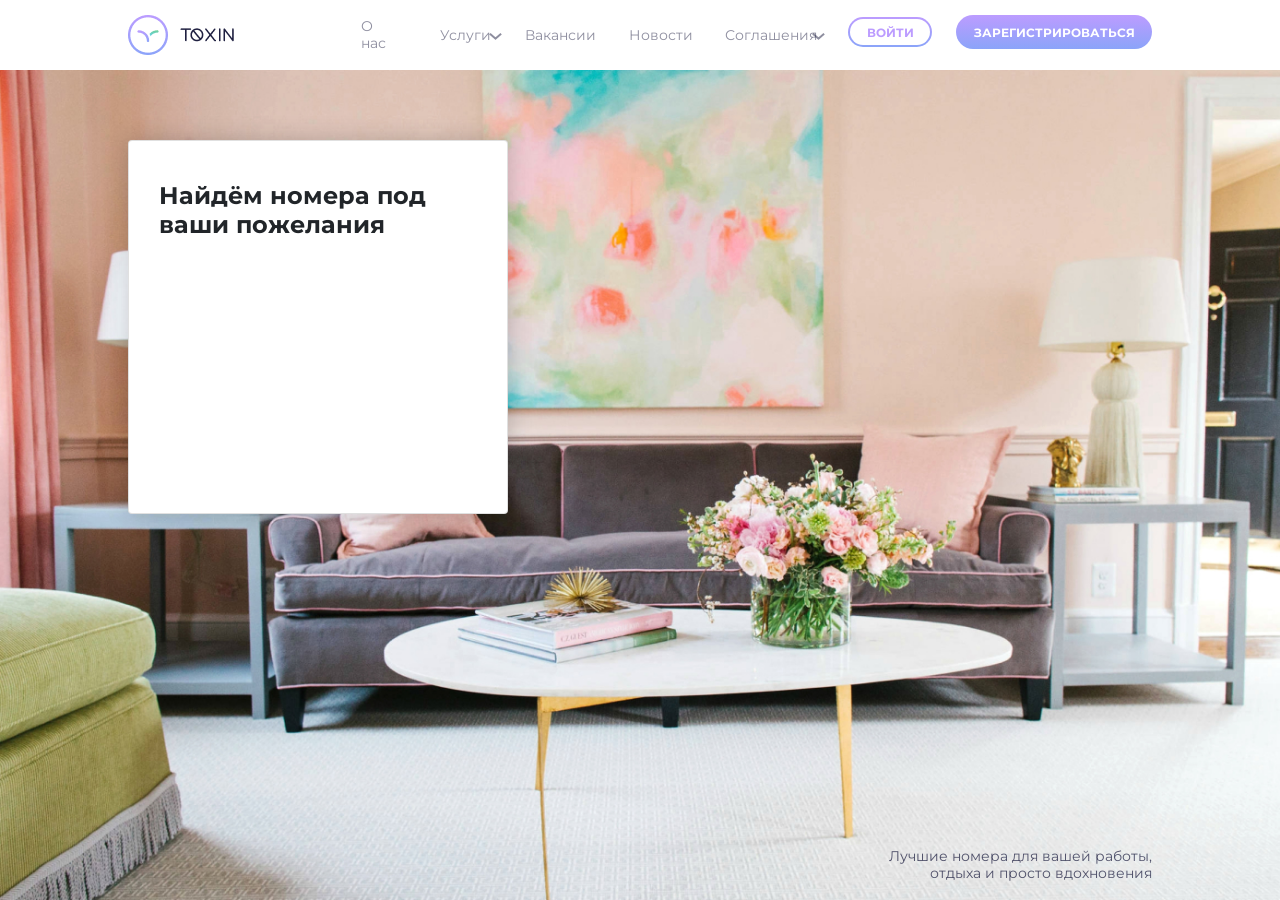
==== src/index.html @ 411ba763 "Начал новый проект, подготовил gulp,папки, начал верстать промо" ====
<!DOCTYPE html>
<html lang="ru">

<head>
    <meta charset="UTF-8">
    <meta http-equiv="X-UA-Compatible" content="IE=edge">
    <meta name="viewport" content="width=device-width, initial-scale=1.0">
    <link rel="stylesheet" href="css/style.min.css">
    <title>Toxin</title>
</head>

<body>
    <section class="header">
        <div class="container">

            <div class="header__wrap">
                <img src="icons/brand_logo_full.png" alt="logo" class="header__logo">

                <div class="nav">

                    <ul class="nav__list">
                        <li class="nav__item">
                            <a href="#" class="nav__link">О нас</a>


                        </li>
                        <li class="nav__item subnav">
                            <div class="subnav__arrow"></div>
                            <a href="#" class="nav__link">Услуги </a>

                            <ul class="subnav__list">

                                <li class="subnav__item nav__item">
                                    <a href="#" class="nav__link">Услуга</a>
                                </li>

                                <li class="subnav__item nav__item">
                                    <a href="#" class="nav__link">Услуга</a>
                                </li>

                                <li class="subnav__item nav__item">
                                    <a href="#" class="nav__link">Услуга</a>
                                </li>

                                <li class="subnav__item nav__item">
                                    <a href="#" class="nav__link">Услуга</a>
                                </li>

                            </ul>

                        </li>
                        <li class="nav__item">
                            <a href="#" class="nav__link">Вакансии</a>

                        </li>
                        <li class="nav__item">
                            <a href="#" class="nav__link">Новости</a>

                        </li>
                        <li class="nav__item subnav">
                            <div class="subnav__arrow"></div>
                            <a href="#" class="nav__link">Соглашения</a>

                            <ul class="subnav__list">

                                <li class="subnav__item nav__item">
                                    <a href="#" class="nav__link">Соглашение</a>
                                </li>

                                <li class="subnav__item nav__item">
                                    <a href="#" class="nav__link">Соглашение</a>
                                </li>

                            </ul>
                        </li>
                    </ul>
                </div>

                <div class="header__authorization">
                    <div class="header__log-off">
                        <button class="button button_nav-small mr20px">войти</button>
                        <button class="button button_nav-big">зарегистрироваться</button>

                    </div>
                    <div class="header__log-in"></div>

                </div>



            </div>

        </div>

    </section>



    </div>



    </div>
    <div class="promo">
        <div class="container">

            <form action="#" class="promo__form">
                <div class="promo__modal_title title">Найдём номера под ваши пожелания</div>

            </form>




            <p class="promo__slogan">
                Лучшие номера для вашей работы, отдыха и просто вдохновения
            </p>


        </div>
    </div>



    <script src="js/script.js"></script>
</body>

</html>
---- src/css/style.min.css ----
/*!
 * Bootstrap Reboot v4.3.1 (https://getbootstrap.com/)
 * Copyright 2011-2019 The Bootstrap Authors
 * Copyright 2011-2019 Twitter, Inc.
 * Licensed under MIT (https://github.com/twbs/bootstrap/blob/master/LICENSE)
 * Forked from Normalize.css, licensed MIT (https://github.com/necolas/normalize.css/blob/master/LICENSE.md)
 */@import url(https://fonts.googleapis.com/css2?family=Montserrat:wght@400;700&display=swap);*,::after,::before{box-sizing:border-box}html{font-family:sans-serif;line-height:1.15;-webkit-text-size-adjust:100%;-webkit-tap-highlight-color:rgba(0,0,0,0)}article,aside,figcaption,figure,footer,header,hgroup,main,nav,section{display:block}body{margin:0;font-family:-apple-system,BlinkMacSystemFont,"Segoe UI",Roboto,"Helvetica Neue",Arial,"Noto Sans",sans-serif,"Apple Color Emoji","Segoe UI Emoji","Segoe UI Symbol","Noto Color Emoji";font-size:1rem;font-weight:400;line-height:1.5;color:#212529;text-align:left;background-color:#fff}[tabindex="-1"]:focus{outline:0!important}hr{box-sizing:content-box;height:0;overflow:visible}h1,h2,h3,h4,h5,h6{margin:0}p{margin:0}abbr[data-original-title],abbr[title]{text-decoration:underline;-webkit-text-decoration:underline dotted;text-decoration:underline dotted;cursor:help;border-bottom:0;-webkit-text-decoration-skip-ink:none;text-decoration-skip-ink:none}address{margin-bottom:1rem;font-style:normal;line-height:inherit}dl,ol,ul{margin-top:0;margin-bottom:1rem}ol ol,ol ul,ul ol,ul ul{margin-bottom:0}dt{font-weight:700}dd{margin-bottom:.5rem;margin-left:0}blockquote{margin:0 0 1rem}b,strong{font-weight:bolder}small{font-size:80%}sub,sup{position:relative;font-size:75%;line-height:0;vertical-align:baseline}sub{bottom:-.25em}sup{top:-.5em}a{color:#007bff;text-decoration:none;background-color:rgba(0,0,0,0)}a:hover{color:#0056b3;text-decoration:underline}a:not([href]):not([tabindex]){color:inherit;text-decoration:none}a:not([href]):not([tabindex]):focus,a:not([href]):not([tabindex]):hover{color:inherit;text-decoration:none}a:not([href]):not([tabindex]):focus{outline:0}code,kbd,pre,samp{font-family:SFMono-Regular,Menlo,Monaco,Consolas,"Liberation Mono","Courier New",monospace;font-size:1em}pre{margin-top:0;margin-bottom:1rem;overflow:auto}figure{margin:0 0 1rem}img{vertical-align:middle;border-style:none}svg{overflow:hidden;vertical-align:middle}table{border-collapse:collapse}caption{padding-top:.75rem;padding-bottom:.75rem;color:#6c757d;text-align:left;caption-side:bottom}th{text-align:inherit}label{display:inline-block;margin-bottom:.5rem}button{border-radius:0}button:focus{outline:1px dotted;outline:5px auto -webkit-focus-ring-color}button,input,optgroup,select,textarea{margin:0;font-family:inherit;font-size:inherit;line-height:inherit}button,input{overflow:visible}button,select{text-transform:none}select{word-wrap:normal}[type=button],[type=reset],[type=submit],button{-webkit-appearance:button}[type=button]:not(:disabled),[type=reset]:not(:disabled),[type=submit]:not(:disabled),button:not(:disabled){cursor:pointer}[type=button]::-moz-focus-inner,[type=reset]::-moz-focus-inner,[type=submit]::-moz-focus-inner,button::-moz-focus-inner{padding:0;border-style:none}input[type=checkbox],input[type=radio]{box-sizing:border-box;padding:0}input[type=date],input[type=datetime-local],input[type=month],input[type=time]{-webkit-appearance:listbox}textarea{overflow:auto;resize:vertical}fieldset{min-width:0;padding:0;margin:0;border:0}legend{display:block;width:100%;max-width:100%;padding:0;margin-bottom:.5rem;font-size:1.5rem;line-height:inherit;color:inherit;white-space:normal}progress{vertical-align:baseline}[type=number]::-webkit-inner-spin-button,[type=number]::-webkit-outer-spin-button{height:auto}[type=search]{outline-offset:-2px;-webkit-appearance:none}[type=search]::-webkit-search-decoration{-webkit-appearance:none}::-webkit-file-upload-button{font:inherit;-webkit-appearance:button}output{display:inline-block}summary{display:list-item;cursor:pointer}template{display:none}[hidden]{display:none!important}*{font-family:Montserrat,sans-serif;font-size:14px;line-height:17px;margin:0;padding:0}body{max-width:1920px;min-width:320px}.mr20px{margin-right:20px}.container{position:relative;max-width:80%;height:100%;margin:0 auto}.header{z-index:9999;width:100%;height:70px}.header__logo{-o-object-fit:cover;object-fit:cover;width:auto;height:40px;justify-self:start}.header__wrap{height:100%;width:100%;display:grid;grid-template-columns:106px auto 305px;align-content:center}.header__authorization{justify-self:end}.title{font-weight:700;font-size:24px;line-height:29px}.subtitle{font-weight:700;font-size:12px;line-height:15px}.promo{position:relative;padding-top:70px;background:url(../img/promo/bg.jpg) center/cover no-repeat;height:830px}.promo__form{padding:40px 30px 30px 30px;background-color:#fff;width:380px;height:374px;border:1px solid rgba(0,0,0,.12);box-shadow:0 0 25px rgba(0,0,0,.2);border-radius:4px}.promo__slogan{color:rgba(31,32,65,.75);text-align:right;position:absolute;width:270px;bottom:18px;right:0}.nav{margin-right:40px;justify-self:end;align-content:center}.nav__list{color:rgba(31,32,65,.5);margin:0;display:flex;align-items:center;justify-content:space-between;width:446px}.nav__item{bottom:0;list-style-type:none}.nav__item:hover>.subnav__arrow{display:block}.nav a{color:inherit;text-decoration:none;color:inherit;transition:text-shadow .4s}.nav a:hover{font-weight:700;text-shadow:0 0 .9px #1f2041}.button{--border-radius:22px;border:none;background:linear-gradient(180deg,#bc9cff 0,#8ba4f9 100%);border-radius:var(--border-radius);font-weight:700;font-size:12px;line-height:15px;text-transform:uppercase;outline:0!important}.button:active{filter:saturate(200%);transform:scale(1.01)}.button_nav-small{color:#bc9cff;--border-width:2px;border:0;width:84px;height:30px;position:relative;z-index:1}.button_nav-small::before{content:"";display:block;height:calc(100% - var(--border-width)*2);width:calc(100% - var(--border-width)*2);background:#fff;position:absolute;top:var(--border-width);left:var(--border-width);border-radius:calc(var(--border-radius) - var(--border-width));z-index:-1}.button_nav-big{color:#fff;width:196px;height:34px}.subnav{z-index:2;position:relative}.subnav__arrow{cursor:pointer;color:#1f2041;position:absolute;right:0;width:16px;height:15px;transform:translateX(13px) translateY(-6px);top:50%;opacity:.5}.subnav__arrow::after,.subnav__arrow::before{top:40%;right:1px;position:absolute;content:"";display:block;height:8px;width:2px;background-color:#1f2041;transform:rotate(50deg) translateY(-50%)}.subnav__arrow::before{right:0;transform:rotate(-50deg) translateY(-50%)}.subnav__list{z-index:-1;position:absolute;opacity:1;color:rgba(31,32,65,.5);visibility:hidden;opacity:0;list-style-type:none;position:absolute;top:-200px;top:18px;left:-5px;background-color:#fff;border-radius:8px;transition:all .4s}.subnav:hover .subnav__arrow{opacity:1}.subnav:hover .subnav__list{visibility:visible;opacity:1}.subnav__item{padding:2px 20px 2px 5px}.subnav:hover>.subnav__list{display:block}
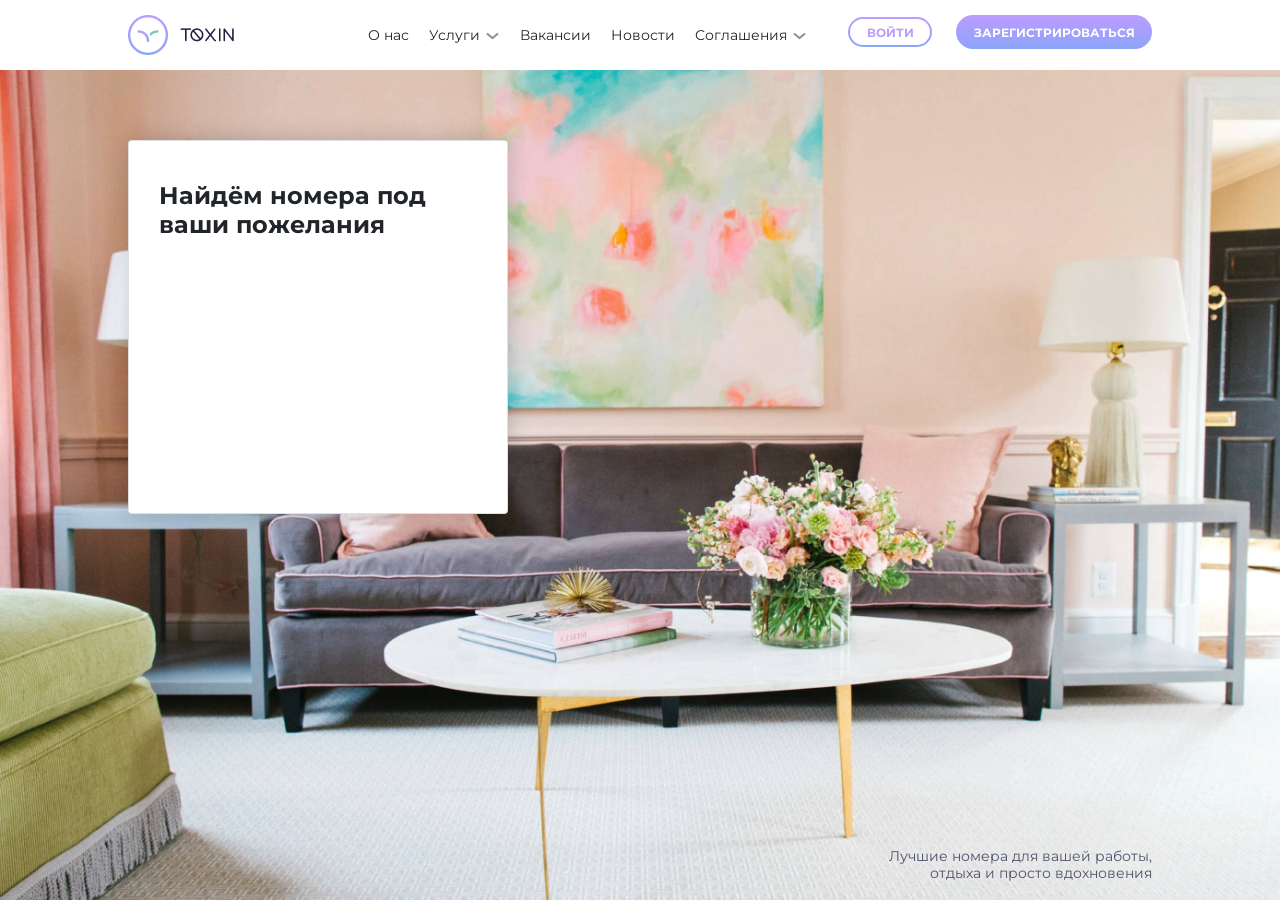
==== commit 707c72a6: "update nav menu" ====
--- a/src/index.html
+++ b/src/index.html
@@ -19,14 +19,15 @@
                 <div class="nav">
 
                     <ul class="nav__list">
+
                         <li class="nav__item">
                             <a href="#" class="nav__link">О нас</a>
 
 
                         </li>
-                        <li class="nav__item subnav">
+                        <li class="nav__item subnav mr40px">
                             <div class="subnav__arrow"></div>
-                            <a href="#" class="nav__link">Услуги </a>
+                            <a href="#" class="nav__link">Услуги</a>
 
                             <ul class="subnav__list">
 
@@ -34,7 +35,7 @@
                                     <a href="#" class="nav__link">Услуга</a>
                                 </li>
 
-                                <li class="subnav__item nav__item">
+                                <li class="subnav__item nav__item ">
                                     <a href="#" class="nav__link">Услуга</a>
                                 </li>
 
@@ -49,8 +50,8 @@
                             </ul>
 
                         </li>
-                        <li class="nav__item">
-                            <a href="#" class="nav__link">Вакансии</a>
+                        <li class="nav__item ">
+                            <a href="#" class="nav__link">Вакансии </a>
 
                         </li>
                         <li class="nav__item">
--- a/src/css/style.min.css
+++ b/src/css/style.min.css
@@ -4,4 +4,4 @@
  * Copyright 2011-2019 Twitter, Inc.
  * Licensed under MIT (https://github.com/twbs/bootstrap/blob/master/LICENSE)
  * Forked from Normalize.css, licensed MIT (https://github.com/necolas/normalize.css/blob/master/LICENSE.md)
- */@import url(https://fonts.googleapis.com/css2?family=Montserrat:wght@400;700&display=swap);*,::after,::before{box-sizing:border-box}html{font-family:sans-serif;line-height:1.15;-webkit-text-size-adjust:100%;-webkit-tap-highlight-color:rgba(0,0,0,0)}article,aside,figcaption,figure,footer,header,hgroup,main,nav,section{display:block}body{margin:0;font-family:-apple-system,BlinkMacSystemFont,"Segoe UI",Roboto,"Helvetica Neue",Arial,"Noto Sans",sans-serif,"Apple Color Emoji","Segoe UI Emoji","Segoe UI Symbol","Noto Color Emoji";font-size:1rem;font-weight:400;line-height:1.5;color:#212529;text-align:left;background-color:#fff}[tabindex="-1"]:focus{outline:0!important}hr{box-sizing:content-box;height:0;overflow:visible}h1,h2,h3,h4,h5,h6{margin:0}p{margin:0}abbr[data-original-title],abbr[title]{text-decoration:underline;-webkit-text-decoration:underline dotted;text-decoration:underline dotted;cursor:help;border-bottom:0;-webkit-text-decoration-skip-ink:none;text-decoration-skip-ink:none}address{margin-bottom:1rem;font-style:normal;line-height:inherit}dl,ol,ul{margin-top:0;margin-bottom:1rem}ol ol,ol ul,ul ol,ul ul{margin-bottom:0}dt{font-weight:700}dd{margin-bottom:.5rem;margin-left:0}blockquote{margin:0 0 1rem}b,strong{font-weight:bolder}small{font-size:80%}sub,sup{position:relative;font-size:75%;line-height:0;vertical-align:baseline}sub{bottom:-.25em}sup{top:-.5em}a{color:#007bff;text-decoration:none;background-color:rgba(0,0,0,0)}a:hover{color:#0056b3;text-decoration:underline}a:not([href]):not([tabindex]){color:inherit;text-decoration:none}a:not([href]):not([tabindex]):focus,a:not([href]):not([tabindex]):hover{color:inherit;text-decoration:none}a:not([href]):not([tabindex]):focus{outline:0}code,kbd,pre,samp{font-family:SFMono-Regular,Menlo,Monaco,Consolas,"Liberation Mono","Courier New",monospace;font-size:1em}pre{margin-top:0;margin-bottom:1rem;overflow:auto}figure{margin:0 0 1rem}img{vertical-align:middle;border-style:none}svg{overflow:hidden;vertical-align:middle}table{border-collapse:collapse}caption{padding-top:.75rem;padding-bottom:.75rem;color:#6c757d;text-align:left;caption-side:bottom}th{text-align:inherit}label{display:inline-block;margin-bottom:.5rem}button{border-radius:0}button:focus{outline:1px dotted;outline:5px auto -webkit-focus-ring-color}button,input,optgroup,select,textarea{margin:0;font-family:inherit;font-size:inherit;line-height:inherit}button,input{overflow:visible}button,select{text-transform:none}select{word-wrap:normal}[type=button],[type=reset],[type=submit],button{-webkit-appearance:button}[type=button]:not(:disabled),[type=reset]:not(:disabled),[type=submit]:not(:disabled),button:not(:disabled){cursor:pointer}[type=button]::-moz-focus-inner,[type=reset]::-moz-focus-inner,[type=submit]::-moz-focus-inner,button::-moz-focus-inner{padding:0;border-style:none}input[type=checkbox],input[type=radio]{box-sizing:border-box;padding:0}input[type=date],input[type=datetime-local],input[type=month],input[type=time]{-webkit-appearance:listbox}textarea{overflow:auto;resize:vertical}fieldset{min-width:0;padding:0;margin:0;border:0}legend{display:block;width:100%;max-width:100%;padding:0;margin-bottom:.5rem;font-size:1.5rem;line-height:inherit;color:inherit;white-space:normal}progress{vertical-align:baseline}[type=number]::-webkit-inner-spin-button,[type=number]::-webkit-outer-spin-button{height:auto}[type=search]{outline-offset:-2px;-webkit-appearance:none}[type=search]::-webkit-search-decoration{-webkit-appearance:none}::-webkit-file-upload-button{font:inherit;-webkit-appearance:button}output{display:inline-block}summary{display:list-item;cursor:pointer}template{display:none}[hidden]{display:none!important}*{font-family:Montserrat,sans-serif;font-size:14px;line-height:17px;margin:0;padding:0}body{max-width:1920px;min-width:320px}.mr20px{margin-right:20px}.container{position:relative;max-width:80%;height:100%;margin:0 auto}.header{z-index:9999;width:100%;height:70px}.header__logo{-o-object-fit:cover;object-fit:cover;width:auto;height:40px;justify-self:start}.header__wrap{height:100%;width:100%;display:grid;grid-template-columns:106px auto 305px;align-content:center}.header__authorization{justify-self:end}.title{font-weight:700;font-size:24px;line-height:29px}.subtitle{font-weight:700;font-size:12px;line-height:15px}.promo{position:relative;padding-top:70px;background:url(../img/promo/bg.jpg) center/cover no-repeat;height:830px}.promo__form{padding:40px 30px 30px 30px;background-color:#fff;width:380px;height:374px;border:1px solid rgba(0,0,0,.12);box-shadow:0 0 25px rgba(0,0,0,.2);border-radius:4px}.promo__slogan{color:rgba(31,32,65,.75);text-align:right;position:absolute;width:270px;bottom:18px;right:0}.nav{margin-right:40px;justify-self:end;align-content:center}.nav__list{color:rgba(31,32,65,.5);margin:0;display:flex;align-items:center;justify-content:space-between;width:446px}.nav__item{bottom:0;list-style-type:none}.nav__item:hover>.subnav__arrow{display:block}.nav a{color:inherit;text-decoration:none;color:inherit;transition:text-shadow .4s}.nav a:hover{font-weight:700;text-shadow:0 0 .9px #1f2041}.button{--border-radius:22px;border:none;background:linear-gradient(180deg,#bc9cff 0,#8ba4f9 100%);border-radius:var(--border-radius);font-weight:700;font-size:12px;line-height:15px;text-transform:uppercase;outline:0!important}.button:active{filter:saturate(200%);transform:scale(1.01)}.button_nav-small{color:#bc9cff;--border-width:2px;border:0;width:84px;height:30px;position:relative;z-index:1}.button_nav-small::before{content:"";display:block;height:calc(100% - var(--border-width)*2);width:calc(100% - var(--border-width)*2);background:#fff;position:absolute;top:var(--border-width);left:var(--border-width);border-radius:calc(var(--border-radius) - var(--border-width));z-index:-1}.button_nav-big{color:#fff;width:196px;height:34px}.subnav{z-index:2;position:relative}.subnav__arrow{cursor:pointer;color:#1f2041;position:absolute;right:0;width:16px;height:15px;transform:translateX(13px) translateY(-6px);top:50%;opacity:.5}.subnav__arrow::after,.subnav__arrow::before{top:40%;right:1px;position:absolute;content:"";display:block;height:8px;width:2px;background-color:#1f2041;transform:rotate(50deg) translateY(-50%)}.subnav__arrow::before{right:0;transform:rotate(-50deg) translateY(-50%)}.subnav__list{z-index:-1;position:absolute;opacity:1;color:rgba(31,32,65,.5);visibility:hidden;opacity:0;list-style-type:none;position:absolute;top:-200px;top:18px;left:-5px;background-color:#fff;border-radius:8px;transition:all .4s}.subnav:hover .subnav__arrow{opacity:1}.subnav:hover .subnav__list{visibility:visible;opacity:1}.subnav__item{padding:2px 20px 2px 5px}.subnav:hover>.subnav__list{display:block}+ */@import url(https://fonts.googleapis.com/css2?family=Montserrat:wght@400;700&display=swap);*,::after,::before{box-sizing:border-box}html{font-family:sans-serif;line-height:1.15;-webkit-text-size-adjust:100%;-webkit-tap-highlight-color:rgba(0,0,0,0)}article,aside,figcaption,figure,footer,header,hgroup,main,nav,section{display:block}body{margin:0;font-family:-apple-system,BlinkMacSystemFont,"Segoe UI",Roboto,"Helvetica Neue",Arial,"Noto Sans",sans-serif,"Apple Color Emoji","Segoe UI Emoji","Segoe UI Symbol","Noto Color Emoji";font-size:1rem;font-weight:400;line-height:1.5;color:#212529;text-align:left;background-color:#fff}[tabindex="-1"]:focus{outline:0!important}hr{box-sizing:content-box;height:0;overflow:visible}h1,h2,h3,h4,h5,h6{margin:0}p{margin:0}abbr[data-original-title],abbr[title]{text-decoration:underline;-webkit-text-decoration:underline dotted;text-decoration:underline dotted;cursor:help;border-bottom:0;-webkit-text-decoration-skip-ink:none;text-decoration-skip-ink:none}address{margin-bottom:1rem;font-style:normal;line-height:inherit}dl,ol,ul{margin-top:0;margin-bottom:1rem}ol ol,ol ul,ul ol,ul ul{margin-bottom:0}dt{font-weight:700}dd{margin-bottom:.5rem;margin-left:0}blockquote{margin:0 0 1rem}b,strong{font-weight:bolder}small{font-size:80%}sub,sup{position:relative;font-size:75%;line-height:0;vertical-align:baseline}sub{bottom:-.25em}sup{top:-.5em}a{color:#007bff;text-decoration:none;background-color:rgba(0,0,0,0)}a:hover{color:#0056b3;text-decoration:underline}a:not([href]):not([tabindex]){color:inherit;text-decoration:none}a:not([href]):not([tabindex]):focus,a:not([href]):not([tabindex]):hover{color:inherit;text-decoration:none}a:not([href]):not([tabindex]):focus{outline:0}code,kbd,pre,samp{font-family:SFMono-Regular,Menlo,Monaco,Consolas,"Liberation Mono","Courier New",monospace;font-size:1em}pre{margin-top:0;margin-bottom:1rem;overflow:auto}figure{margin:0 0 1rem}img{vertical-align:middle;border-style:none}svg{overflow:hidden;vertical-align:middle}table{border-collapse:collapse}caption{padding-top:.75rem;padding-bottom:.75rem;color:#6c757d;text-align:left;caption-side:bottom}th{text-align:inherit}label{display:inline-block;margin-bottom:.5rem}button{border-radius:0}button:focus{outline:1px dotted;outline:5px auto -webkit-focus-ring-color}button,input,optgroup,select,textarea{margin:0;font-family:inherit;font-size:inherit;line-height:inherit}button,input{overflow:visible}button,select{text-transform:none}select{word-wrap:normal}[type=button],[type=reset],[type=submit],button{-webkit-appearance:button}[type=button]:not(:disabled),[type=reset]:not(:disabled),[type=submit]:not(:disabled),button:not(:disabled){cursor:pointer}[type=button]::-moz-focus-inner,[type=reset]::-moz-focus-inner,[type=submit]::-moz-focus-inner,button::-moz-focus-inner{padding:0;border-style:none}input[type=checkbox],input[type=radio]{box-sizing:border-box;padding:0}input[type=date],input[type=datetime-local],input[type=month],input[type=time]{-webkit-appearance:listbox}textarea{overflow:auto;resize:vertical}fieldset{min-width:0;padding:0;margin:0;border:0}legend{display:block;width:100%;max-width:100%;padding:0;margin-bottom:.5rem;font-size:1.5rem;line-height:inherit;color:inherit;white-space:normal}progress{vertical-align:baseline}[type=number]::-webkit-inner-spin-button,[type=number]::-webkit-outer-spin-button{height:auto}[type=search]{outline-offset:-2px;-webkit-appearance:none}[type=search]::-webkit-search-decoration{-webkit-appearance:none}::-webkit-file-upload-button{font:inherit;-webkit-appearance:button}output{display:inline-block}summary{display:list-item;cursor:pointer}template{display:none}[hidden]{display:none!important}*{font-family:Montserrat,sans-serif;font-size:14px;line-height:17px;margin:0;padding:0}body{max-width:1920px;min-width:320px}.mr20px{margin-right:20px}.mr40px{margin-right:40px}.container{position:relative;max-width:80%;height:100%;margin:0 auto}.header{z-index:9999;width:100%;height:70px}.header__logo{-o-object-fit:cover;object-fit:cover;width:auto;height:40px;justify-self:start}.header__wrap{height:100%;width:100%;display:grid;grid-template-columns:106px auto 305px;align-content:center}.header__authorization{justify-self:end}.title{font-weight:700;font-size:24px;line-height:29px}.subtitle{font-weight:700;font-size:12px;line-height:15px}.promo{position:relative;padding-top:70px;background:url(../img/promo/bg.jpg) center/cover no-repeat;height:830px}.promo__form{padding:40px 30px 30px 30px;background-color:#fff;width:380px;height:374px;border:1px solid rgba(0,0,0,.12);box-shadow:0 0 25px rgba(0,0,0,.2);border-radius:4px}.promo__slogan{color:rgba(31,32,65,.75);text-align:right;position:absolute;width:270px;bottom:18px;right:0}.button{--border-radius:22px;border:none;background:linear-gradient(180deg,#bc9cff 0,#8ba4f9 100%);border-radius:var(--border-radius);font-weight:700;font-size:12px;line-height:15px;text-transform:uppercase;outline:0!important}.button:active{filter:saturate(200%);transform:scale(1.01)}.button_nav-small{color:#bc9cff;--border-width:2px;border:0;width:84px;height:30px;position:relative;z-index:1}.button_nav-small::before{content:"";display:block;height:calc(100% - var(--border-width)*2);width:calc(100% - var(--border-width)*2);background:#fff;position:absolute;top:var(--border-width);left:var(--border-width);border-radius:calc(var(--border-radius) - var(--border-width));z-index:-1}.button_nav-big{color:#fff;width:196px;height:34px}.nav{justify-self:end;margin-right:40px;display:flex;align-items:center}.nav a{color:inherit;text-decoration:none;color:inherit;transition:text-shadow .4s}.nav a:hover{-webkit-text-stroke:1px #1f2041;text-shadow:0 0 .9px #1f2041}.nav__list{margin:0;display:flex}.nav__item{margin-right:20px;display:block;list-style-type:none}.nav__item:nth-child(2){margin-right:40px}.subnav{z-index:2;position:relative}.subnav:hover .subnav__arrow{opacity:1}.subnav:hover .subnav__list{visibility:visible;opacity:1}.subnav__arrow{position:relative;opacity:.5;transition:all .9s}.subnav__arrow::after,.subnav__arrow::before{position:absolute;right:-16px;top:5px;content:"";display:block;height:8px;width:2px;background-color:#1f2041;transform:rotate(50deg)}.subnav__arrow::before{right:-11px;transform:rotate(-50deg)}.subnav__list{z-index:-1;background:#fff;border-radius:12px;position:absolute;top:13px;left:-5px;padding-top:4px;padding-left:1px;opacity:0;visibility:hidden;transition:all .5s}.subnav__item{padding:3px 3px}.subnav__item:nth-child(2){margin:0}
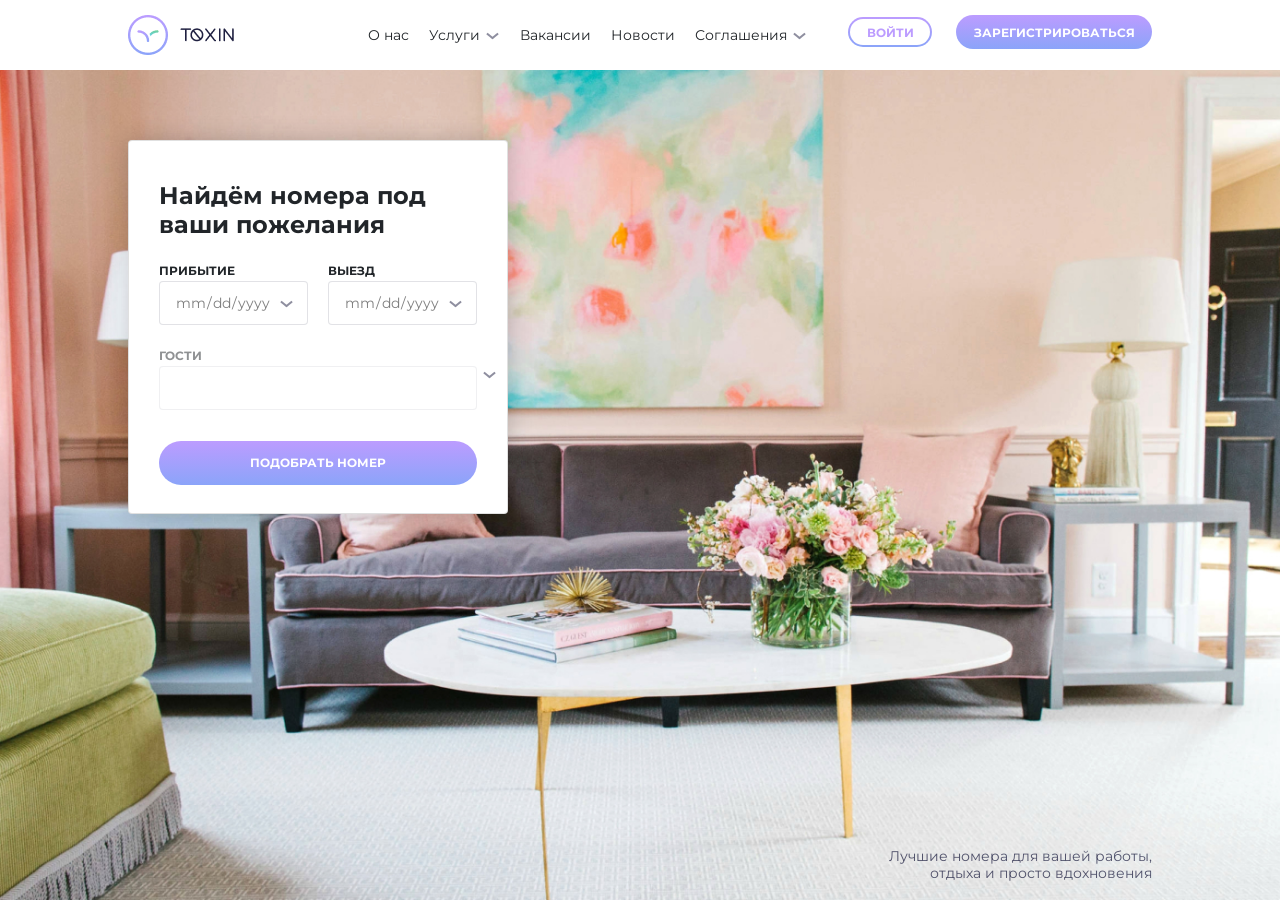
==== commit f6dfad02: "начал делать окно форму с выбором дат" ====
--- a/src/index.html
+++ b/src/index.html
@@ -12,18 +12,12 @@
 <body>
     <section class="header">
         <div class="container">
-
             <div class="header__wrap">
                 <img src="icons/brand_logo_full.png" alt="logo" class="header__logo">
-
                 <div class="nav">
-
                     <ul class="nav__list">
-
                         <li class="nav__item">
                             <a href="#" class="nav__link">О нас</a>
-
-
                         </li>
                         <li class="nav__item subnav mr40px">
                             <div class="subnav__arrow"></div>
@@ -76,50 +70,55 @@
                         </li>
                     </ul>
                 </div>
-
                 <div class="header__authorization">
                     <div class="header__log-off">
                         <button class="button button_nav-small mr20px">войти</button>
                         <button class="button button_nav-big">зарегистрироваться</button>
+                    </div>
+                    <div class="header__log-in">
 
                     </div>
-                    <div class="header__log-in"></div>
+                </div>
+            </div>
+        </div>
+    </section>
 
+    <section class="promo">
+        <div class="container">
+
+            <form action="#" class="form__promo form ">
+                <h1 class="form_title title">Найдём номера под ваши пожелания</h1>
+                <div class="form__wrap">
+
+                    <div class="form__input_wrap">
+                        <input type="date" name="date-in" id="form_date-in">
+                        <label class="subtitle" for="form_date-in">прибытие</label>
+                    </div>
+                    <div class="form__input_wrap">
+                        <input type="date" name="date-out" id="form_date-out">
+                        <label class="subtitle" for="form_date-out">выезд</label>
+                    </div>
+                    <div class="form__guest">
+                        <div class="form__input_wrap">
+                            <input type="text" name="guest" id="form_guest">
+                            <label class="subtitle" for="form_guest">гости</label>
+                        </div>
+                    </div>
+
+                    <button class="button button_form form__btn">подобрать номер</button>
                 </div>
 
 
 
-            </div>
-
-        </div>
-
-    </section>
-
-
-
-    </div>
-
-
-
-    </div>
-    <div class="promo">
-        <div class="container">
-
-            <form action="#" class="promo__form">
-                <div class="promo__modal_title title">Найдём номера под ваши пожелания</div>
 
             </form>
 
 
 
 
-            <p class="promo__slogan">
-                Лучшие номера для вашей работы, отдыха и просто вдохновения
-            </p>
-
-
+            <p class="promo__slogan"> Лучшие номера для вашей работы, отдыха и просто вдохновения </p>
         </div>
-    </div>
+    </section>
 
 
 
--- a/src/css/style.min.css
+++ b/src/css/style.min.css
@@ -4,4 +4,4 @@
  * Copyright 2011-2019 Twitter, Inc.
  * Licensed under MIT (https://github.com/twbs/bootstrap/blob/master/LICENSE)
  * Forked from Normalize.css, licensed MIT (https://github.com/necolas/normalize.css/blob/master/LICENSE.md)
- */@import url(https://fonts.googleapis.com/css2?family=Montserrat:wght@400;700&display=swap);*,::after,::before{box-sizing:border-box}html{font-family:sans-serif;line-height:1.15;-webkit-text-size-adjust:100%;-webkit-tap-highlight-color:rgba(0,0,0,0)}article,aside,figcaption,figure,footer,header,hgroup,main,nav,section{display:block}body{margin:0;font-family:-apple-system,BlinkMacSystemFont,"Segoe UI",Roboto,"Helvetica Neue",Arial,"Noto Sans",sans-serif,"Apple Color Emoji","Segoe UI Emoji","Segoe UI Symbol","Noto Color Emoji";font-size:1rem;font-weight:400;line-height:1.5;color:#212529;text-align:left;background-color:#fff}[tabindex="-1"]:focus{outline:0!important}hr{box-sizing:content-box;height:0;overflow:visible}h1,h2,h3,h4,h5,h6{margin:0}p{margin:0}abbr[data-original-title],abbr[title]{text-decoration:underline;-webkit-text-decoration:underline dotted;text-decoration:underline dotted;cursor:help;border-bottom:0;-webkit-text-decoration-skip-ink:none;text-decoration-skip-ink:none}address{margin-bottom:1rem;font-style:normal;line-height:inherit}dl,ol,ul{margin-top:0;margin-bottom:1rem}ol ol,ol ul,ul ol,ul ul{margin-bottom:0}dt{font-weight:700}dd{margin-bottom:.5rem;margin-left:0}blockquote{margin:0 0 1rem}b,strong{font-weight:bolder}small{font-size:80%}sub,sup{position:relative;font-size:75%;line-height:0;vertical-align:baseline}sub{bottom:-.25em}sup{top:-.5em}a{color:#007bff;text-decoration:none;background-color:rgba(0,0,0,0)}a:hover{color:#0056b3;text-decoration:underline}a:not([href]):not([tabindex]){color:inherit;text-decoration:none}a:not([href]):not([tabindex]):focus,a:not([href]):not([tabindex]):hover{color:inherit;text-decoration:none}a:not([href]):not([tabindex]):focus{outline:0}code,kbd,pre,samp{font-family:SFMono-Regular,Menlo,Monaco,Consolas,"Liberation Mono","Courier New",monospace;font-size:1em}pre{margin-top:0;margin-bottom:1rem;overflow:auto}figure{margin:0 0 1rem}img{vertical-align:middle;border-style:none}svg{overflow:hidden;vertical-align:middle}table{border-collapse:collapse}caption{padding-top:.75rem;padding-bottom:.75rem;color:#6c757d;text-align:left;caption-side:bottom}th{text-align:inherit}label{display:inline-block;margin-bottom:.5rem}button{border-radius:0}button:focus{outline:1px dotted;outline:5px auto -webkit-focus-ring-color}button,input,optgroup,select,textarea{margin:0;font-family:inherit;font-size:inherit;line-height:inherit}button,input{overflow:visible}button,select{text-transform:none}select{word-wrap:normal}[type=button],[type=reset],[type=submit],button{-webkit-appearance:button}[type=button]:not(:disabled),[type=reset]:not(:disabled),[type=submit]:not(:disabled),button:not(:disabled){cursor:pointer}[type=button]::-moz-focus-inner,[type=reset]::-moz-focus-inner,[type=submit]::-moz-focus-inner,button::-moz-focus-inner{padding:0;border-style:none}input[type=checkbox],input[type=radio]{box-sizing:border-box;padding:0}input[type=date],input[type=datetime-local],input[type=month],input[type=time]{-webkit-appearance:listbox}textarea{overflow:auto;resize:vertical}fieldset{min-width:0;padding:0;margin:0;border:0}legend{display:block;width:100%;max-width:100%;padding:0;margin-bottom:.5rem;font-size:1.5rem;line-height:inherit;color:inherit;white-space:normal}progress{vertical-align:baseline}[type=number]::-webkit-inner-spin-button,[type=number]::-webkit-outer-spin-button{height:auto}[type=search]{outline-offset:-2px;-webkit-appearance:none}[type=search]::-webkit-search-decoration{-webkit-appearance:none}::-webkit-file-upload-button{font:inherit;-webkit-appearance:button}output{display:inline-block}summary{display:list-item;cursor:pointer}template{display:none}[hidden]{display:none!important}*{font-family:Montserrat,sans-serif;font-size:14px;line-height:17px;margin:0;padding:0}body{max-width:1920px;min-width:320px}.mr20px{margin-right:20px}.mr40px{margin-right:40px}.container{position:relative;max-width:80%;height:100%;margin:0 auto}.header{z-index:9999;width:100%;height:70px}.header__logo{-o-object-fit:cover;object-fit:cover;width:auto;height:40px;justify-self:start}.header__wrap{height:100%;width:100%;display:grid;grid-template-columns:106px auto 305px;align-content:center}.header__authorization{justify-self:end}.title{font-weight:700;font-size:24px;line-height:29px}.subtitle{font-weight:700;font-size:12px;line-height:15px}.promo{position:relative;padding-top:70px;background:url(../img/promo/bg.jpg) center/cover no-repeat;height:830px}.promo__form{padding:40px 30px 30px 30px;background-color:#fff;width:380px;height:374px;border:1px solid rgba(0,0,0,.12);box-shadow:0 0 25px rgba(0,0,0,.2);border-radius:4px}.promo__slogan{color:rgba(31,32,65,.75);text-align:right;position:absolute;width:270px;bottom:18px;right:0}.button{--border-radius:22px;border:none;background:linear-gradient(180deg,#bc9cff 0,#8ba4f9 100%);border-radius:var(--border-radius);font-weight:700;font-size:12px;line-height:15px;text-transform:uppercase;outline:0!important}.button:active{filter:saturate(200%);transform:scale(1.01)}.button_nav-small{color:#bc9cff;--border-width:2px;border:0;width:84px;height:30px;position:relative;z-index:1}.button_nav-small::before{content:"";display:block;height:calc(100% - var(--border-width)*2);width:calc(100% - var(--border-width)*2);background:#fff;position:absolute;top:var(--border-width);left:var(--border-width);border-radius:calc(var(--border-radius) - var(--border-width));z-index:-1}.button_nav-big{color:#fff;width:196px;height:34px}.nav{justify-self:end;margin-right:40px;display:flex;align-items:center}.nav a{color:inherit;text-decoration:none;color:inherit;transition:text-shadow .4s}.nav a:hover{-webkit-text-stroke:1px #1f2041;text-shadow:0 0 .9px #1f2041}.nav__list{margin:0;display:flex}.nav__item{margin-right:20px;display:block;list-style-type:none}.nav__item:nth-child(2){margin-right:40px}.subnav{z-index:2;position:relative}.subnav:hover .subnav__arrow{opacity:1}.subnav:hover .subnav__list{visibility:visible;opacity:1}.subnav__arrow{position:relative;opacity:.5;transition:all .9s}.subnav__arrow::after,.subnav__arrow::before{position:absolute;right:-16px;top:5px;content:"";display:block;height:8px;width:2px;background-color:#1f2041;transform:rotate(50deg)}.subnav__arrow::before{right:-11px;transform:rotate(-50deg)}.subnav__list{z-index:-1;background:#fff;border-radius:12px;position:absolute;top:13px;left:-5px;padding-top:4px;padding-left:1px;opacity:0;visibility:hidden;transition:all .5s}.subnav__item{padding:3px 3px}.subnav__item:nth-child(2){margin:0}+ */@import url(https://fonts.googleapis.com/css2?family=Montserrat:wght@400;700&display=swap);*,::after,::before{box-sizing:border-box}html{font-family:sans-serif;line-height:1.15;-webkit-text-size-adjust:100%;-webkit-tap-highlight-color:rgba(0,0,0,0)}article,aside,figcaption,figure,footer,header,hgroup,main,nav,section{display:block}body{margin:0;font-family:-apple-system,BlinkMacSystemFont,"Segoe UI",Roboto,"Helvetica Neue",Arial,"Noto Sans",sans-serif,"Apple Color Emoji","Segoe UI Emoji","Segoe UI Symbol","Noto Color Emoji";font-size:1rem;font-weight:400;line-height:1.5;color:#212529;text-align:left;background-color:#fff}[tabindex="-1"]:focus{outline:0!important}hr{box-sizing:content-box;height:0;overflow:visible}h1,h2,h3,h4,h5,h6{margin:0}p{margin:0}abbr[data-original-title],abbr[title]{text-decoration:underline;-webkit-text-decoration:underline dotted;text-decoration:underline dotted;cursor:help;border-bottom:0;-webkit-text-decoration-skip-ink:none;text-decoration-skip-ink:none}address{margin-bottom:1rem;font-style:normal;line-height:inherit}dl,ol,ul{margin-top:0;margin-bottom:1rem}ol ol,ol ul,ul ol,ul ul{margin-bottom:0}dt{font-weight:700}dd{margin-bottom:.5rem;margin-left:0}blockquote{margin:0 0 1rem}b,strong{font-weight:bolder}small{font-size:80%}sub,sup{position:relative;font-size:75%;line-height:0;vertical-align:baseline}sub{bottom:-.25em}sup{top:-.5em}a{color:#007bff;text-decoration:none;background-color:rgba(0,0,0,0)}a:hover{color:#0056b3;text-decoration:underline}a:not([href]):not([tabindex]){color:inherit;text-decoration:none}a:not([href]):not([tabindex]):focus,a:not([href]):not([tabindex]):hover{color:inherit;text-decoration:none}a:not([href]):not([tabindex]):focus{outline:0}code,kbd,pre,samp{font-family:SFMono-Regular,Menlo,Monaco,Consolas,"Liberation Mono","Courier New",monospace;font-size:1em}pre{margin-top:0;margin-bottom:1rem;overflow:auto}figure{margin:0 0 1rem}img{vertical-align:middle;border-style:none}svg{overflow:hidden;vertical-align:middle}table{border-collapse:collapse}caption{padding-top:.75rem;padding-bottom:.75rem;color:#6c757d;text-align:left;caption-side:bottom}th{text-align:inherit}label{display:inline-block;margin-bottom:.5rem}button{border-radius:0}button:focus{outline:1px dotted;outline:5px auto -webkit-focus-ring-color}button,input,optgroup,select,textarea{margin:0;font-family:inherit;font-size:inherit;line-height:inherit}button,input{overflow:visible}button,select{text-transform:none}select{word-wrap:normal}[type=button],[type=reset],[type=submit],button{-webkit-appearance:button}[type=button]:not(:disabled),[type=reset]:not(:disabled),[type=submit]:not(:disabled),button:not(:disabled){cursor:pointer}[type=button]::-moz-focus-inner,[type=reset]::-moz-focus-inner,[type=submit]::-moz-focus-inner,button::-moz-focus-inner{padding:0;border-style:none}input[type=checkbox],input[type=radio]{box-sizing:border-box;padding:0}input[type=date],input[type=datetime-local],input[type=month],input[type=time]{-webkit-appearance:listbox}textarea{overflow:auto;resize:vertical}fieldset{min-width:0;padding:0;margin:0;border:0}legend{display:block;width:100%;max-width:100%;padding:0;margin-bottom:.5rem;font-size:1.5rem;line-height:inherit;color:inherit;white-space:normal}progress{vertical-align:baseline}[type=number]::-webkit-inner-spin-button,[type=number]::-webkit-outer-spin-button{height:auto}[type=search]{outline-offset:-2px;-webkit-appearance:none}[type=search]::-webkit-search-decoration{-webkit-appearance:none}::-webkit-file-upload-button{font:inherit;-webkit-appearance:button}output{display:inline-block}summary{display:list-item;cursor:pointer}template{display:none}[hidden]{display:none!important}*{font-family:Montserrat,sans-serif;font-size:14px;line-height:17px;margin:0;padding:0}body{max-width:1920px;min-width:320px}.mr20px{margin-right:20px}.mt42px{margin-top:42px}.mr40px{margin-right:40px}.container{position:relative;max-width:80%;height:100%;margin:0 auto}.header{z-index:9999;width:100%;height:70px}.header__logo{-o-object-fit:cover;object-fit:cover;width:auto;height:40px;justify-self:start}.header__wrap{height:100%;width:100%;display:grid;grid-template-columns:106px auto 305px;align-content:center}.header__authorization{justify-self:end}.title{font-weight:700;font-size:24px;line-height:29px}.subtitle{text-transform:uppercase;font-weight:700;font-size:12px;line-height:15px}.promo{position:relative;padding-top:70px;background:url(../img/promo/bg.jpg) center/cover no-repeat;height:830px}.promo__slogan{color:rgba(31,32,65,.75);text-align:right;position:absolute;width:270px;bottom:18px;right:0}.button{--border-radius:22px;border:none;background:linear-gradient(180deg,#bc9cff 0,#8ba4f9 100%);border-radius:var(--border-radius);font-weight:700;font-size:12px;line-height:15px;text-transform:uppercase;outline:0!important}.button:active{filter:saturate(200%);transform:scale(1.01)}.button_nav-small{color:#bc9cff;--border-width:2px;border:0;width:84px;height:30px;position:relative;z-index:1}.button_nav-small::before{content:"";display:block;height:calc(100% - var(--border-width)*2);width:calc(100% - var(--border-width)*2);background:#fff;position:absolute;top:var(--border-width);left:var(--border-width);border-radius:calc(var(--border-radius) - var(--border-width));z-index:-1}.button_nav-big{color:#fff;width:196px;height:34px}.button_form{color:#fff;height:44px}.nav{justify-self:end;margin-right:40px;display:flex;align-items:center}.nav a{color:inherit;text-decoration:none;color:inherit;transition:text-shadow .4s}.nav a:hover{-webkit-text-stroke:1px #1f2041;text-shadow:0 0 .9px #1f2041}.nav__list{margin:0;display:flex}.nav__item{margin-right:20px;display:block;list-style-type:none}.nav__item:nth-child(2){margin-right:40px}.subnav{z-index:2;position:relative}.subnav:hover .subnav__arrow{opacity:1}.subnav:hover .subnav__list{visibility:visible;opacity:1}.subnav__arrow{position:relative;opacity:.5;transition:all .5s}.subnav__arrow::after,.subnav__arrow::before{position:absolute;right:-16px;top:5px;content:"";display:block;height:8px;width:2px;background-color:#1f2041;transform:rotate(50deg)}.subnav__arrow::before{right:-11px;transform:rotate(-50deg)}.subnav__list{z-index:-1;background:#fff;border-radius:12px;position:absolute;top:13px;left:-5px;padding-top:4px;padding-left:1px;opacity:0;visibility:hidden;transition:all .5s}.subnav__item{padding:3px 3px}.subnav__item:nth-child(2){margin:0}.form input{padding:11.5px 11px 11.5px 15px;width:100%;height:44px;border:1px solid rgba(31,32,65,.25);border-radius:4px;position:relative;opacity:.5;transition:all .5s}.form input::-webkit-calendar-picker-indicator{z-index:10;position:absolute;right:5px;width:20px;opacity:0}.form input::after,.form input::before{position:absolute;right:17px;top:18px;content:"";display:block;height:8px;width:2px;background-color:#1f2041;transform:rotate(50deg)}.form input::before{right:22px;transform:rotate(-50deg)}.form label{position:absolute;top:-18px;left:0}.form__promo{padding:40px 30px 30px 30px;background-color:#fff;width:380px;height:374px;border:1px solid rgba(0,0,0,.12);box-shadow:0 0 25px rgba(0,0,0,.2);border-radius:4px}.form__input_wrap{position:relative}.form__wrap{margin-top:42px;display:grid;grid-template-columns:1fr 1fr;-moz-column-gap:20px;column-gap:20px}.form__guest{position:relative;opacity:.5;transition:all .5s;margin-top:40.5px;grid-column:1/3}.form__guest::after,.form__guest::before{position:absolute;right:-16px;top:5px;content:"";display:block;height:8px;width:2px;background-color:#1f2041;transform:rotate(50deg)}.form__guest::before{right:-11px;transform:rotate(-50deg)}.form__btn{margin-top:31px;grid-column:1/3}
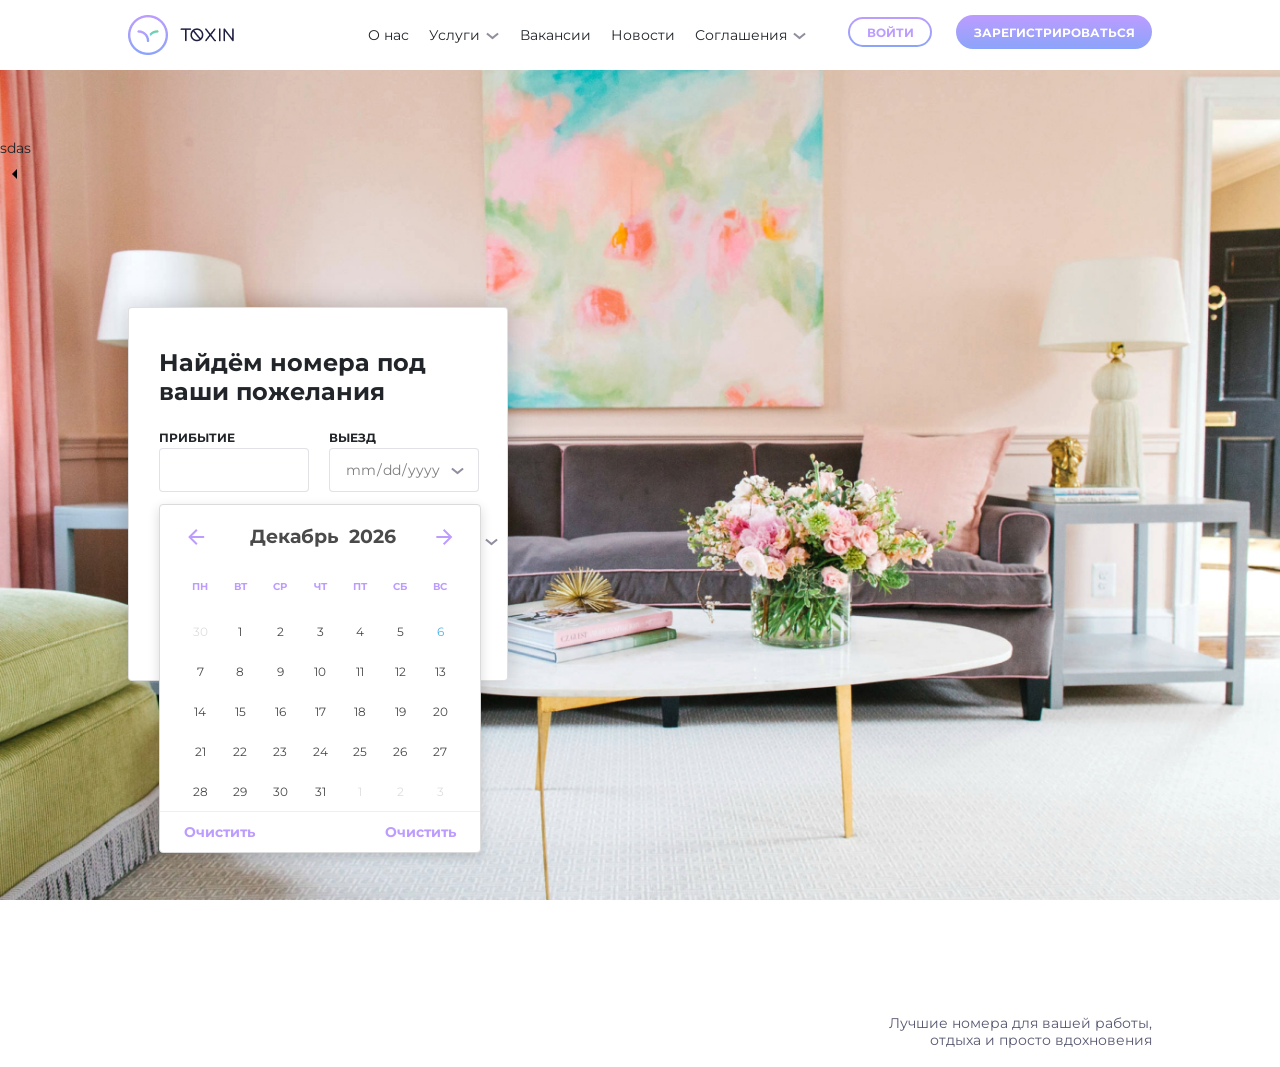
==== commit fb6ea00a: "Каледарь air date picker" ====
--- a/src/index.html
+++ b/src/index.html
@@ -6,6 +6,7 @@
     <meta http-equiv="X-UA-Compatible" content="IE=edge">
     <meta name="viewport" content="width=device-width, initial-scale=1.0">
     <link rel="stylesheet" href="css/style.min.css">
+    <link rel="stylesheet" href="css/air-datepicker.css">
     <title>Toxin</title>
 </head>
 
@@ -84,14 +85,20 @@
     </section>
 
     <section class="promo">
+        <div class="tstcontain">
+            sdas
+        </div>
+
+        <svg><path d="M17,12 l -5,5 l 5,5"></path></svg> <br>
+
         <div class="container">
 
             <form action="#" class="form__promo form ">
-                <h1 class="form_title title">Найдём номера под ваши пожелания</h1>
+                <h1 class="form_title title">Найдём номера под ваши пожелания </h1>
                 <div class="form__wrap">
 
                     <div class="form__input_wrap">
-                        <input type="date" name="date-in" id="form_date-in">
+                        <input id="calendar" type="text" name="date-in" id="form_date-in">
                         <label class="subtitle" for="form_date-in">прибытие</label>
                     </div>
                     <div class="form__input_wrap">
@@ -121,8 +128,9 @@
     </section>
 
 
+    <script src="js/air-datepicker.js"></script>
+    <script src="js/script.js"></script>
 
-    <script src="js/script.js"></script>
 </body>
 
 </html>
--- a/src/css/style.min.css
+++ b/src/css/style.min.css
@@ -4,4 +4,4 @@
  * Copyright 2011-2019 Twitter, Inc.
  * Licensed under MIT (https://github.com/twbs/bootstrap/blob/master/LICENSE)
  * Forked from Normalize.css, licensed MIT (https://github.com/necolas/normalize.css/blob/master/LICENSE.md)
- */@import url(https://fonts.googleapis.com/css2?family=Montserrat:wght@400;700&display=swap);*,::after,::before{box-sizing:border-box}html{font-family:sans-serif;line-height:1.15;-webkit-text-size-adjust:100%;-webkit-tap-highlight-color:rgba(0,0,0,0)}article,aside,figcaption,figure,footer,header,hgroup,main,nav,section{display:block}body{margin:0;font-family:-apple-system,BlinkMacSystemFont,"Segoe UI",Roboto,"Helvetica Neue",Arial,"Noto Sans",sans-serif,"Apple Color Emoji","Segoe UI Emoji","Segoe UI Symbol","Noto Color Emoji";font-size:1rem;font-weight:400;line-height:1.5;color:#212529;text-align:left;background-color:#fff}[tabindex="-1"]:focus{outline:0!important}hr{box-sizing:content-box;height:0;overflow:visible}h1,h2,h3,h4,h5,h6{margin:0}p{margin:0}abbr[data-original-title],abbr[title]{text-decoration:underline;-webkit-text-decoration:underline dotted;text-decoration:underline dotted;cursor:help;border-bottom:0;-webkit-text-decoration-skip-ink:none;text-decoration-skip-ink:none}address{margin-bottom:1rem;font-style:normal;line-height:inherit}dl,ol,ul{margin-top:0;margin-bottom:1rem}ol ol,ol ul,ul ol,ul ul{margin-bottom:0}dt{font-weight:700}dd{margin-bottom:.5rem;margin-left:0}blockquote{margin:0 0 1rem}b,strong{font-weight:bolder}small{font-size:80%}sub,sup{position:relative;font-size:75%;line-height:0;vertical-align:baseline}sub{bottom:-.25em}sup{top:-.5em}a{color:#007bff;text-decoration:none;background-color:rgba(0,0,0,0)}a:hover{color:#0056b3;text-decoration:underline}a:not([href]):not([tabindex]){color:inherit;text-decoration:none}a:not([href]):not([tabindex]):focus,a:not([href]):not([tabindex]):hover{color:inherit;text-decoration:none}a:not([href]):not([tabindex]):focus{outline:0}code,kbd,pre,samp{font-family:SFMono-Regular,Menlo,Monaco,Consolas,"Liberation Mono","Courier New",monospace;font-size:1em}pre{margin-top:0;margin-bottom:1rem;overflow:auto}figure{margin:0 0 1rem}img{vertical-align:middle;border-style:none}svg{overflow:hidden;vertical-align:middle}table{border-collapse:collapse}caption{padding-top:.75rem;padding-bottom:.75rem;color:#6c757d;text-align:left;caption-side:bottom}th{text-align:inherit}label{display:inline-block;margin-bottom:.5rem}button{border-radius:0}button:focus{outline:1px dotted;outline:5px auto -webkit-focus-ring-color}button,input,optgroup,select,textarea{margin:0;font-family:inherit;font-size:inherit;line-height:inherit}button,input{overflow:visible}button,select{text-transform:none}select{word-wrap:normal}[type=button],[type=reset],[type=submit],button{-webkit-appearance:button}[type=button]:not(:disabled),[type=reset]:not(:disabled),[type=submit]:not(:disabled),button:not(:disabled){cursor:pointer}[type=button]::-moz-focus-inner,[type=reset]::-moz-focus-inner,[type=submit]::-moz-focus-inner,button::-moz-focus-inner{padding:0;border-style:none}input[type=checkbox],input[type=radio]{box-sizing:border-box;padding:0}input[type=date],input[type=datetime-local],input[type=month],input[type=time]{-webkit-appearance:listbox}textarea{overflow:auto;resize:vertical}fieldset{min-width:0;padding:0;margin:0;border:0}legend{display:block;width:100%;max-width:100%;padding:0;margin-bottom:.5rem;font-size:1.5rem;line-height:inherit;color:inherit;white-space:normal}progress{vertical-align:baseline}[type=number]::-webkit-inner-spin-button,[type=number]::-webkit-outer-spin-button{height:auto}[type=search]{outline-offset:-2px;-webkit-appearance:none}[type=search]::-webkit-search-decoration{-webkit-appearance:none}::-webkit-file-upload-button{font:inherit;-webkit-appearance:button}output{display:inline-block}summary{display:list-item;cursor:pointer}template{display:none}[hidden]{display:none!important}*{font-family:Montserrat,sans-serif;font-size:14px;line-height:17px;margin:0;padding:0}body{max-width:1920px;min-width:320px}.mr20px{margin-right:20px}.mt42px{margin-top:42px}.mr40px{margin-right:40px}.container{position:relative;max-width:80%;height:100%;margin:0 auto}.header{z-index:9999;width:100%;height:70px}.header__logo{-o-object-fit:cover;object-fit:cover;width:auto;height:40px;justify-self:start}.header__wrap{height:100%;width:100%;display:grid;grid-template-columns:106px auto 305px;align-content:center}.header__authorization{justify-self:end}.title{font-weight:700;font-size:24px;line-height:29px}.subtitle{text-transform:uppercase;font-weight:700;font-size:12px;line-height:15px}.promo{position:relative;padding-top:70px;background:url(../img/promo/bg.jpg) center/cover no-repeat;height:830px}.promo__slogan{color:rgba(31,32,65,.75);text-align:right;position:absolute;width:270px;bottom:18px;right:0}.button{--border-radius:22px;border:none;background:linear-gradient(180deg,#bc9cff 0,#8ba4f9 100%);border-radius:var(--border-radius);font-weight:700;font-size:12px;line-height:15px;text-transform:uppercase;outline:0!important}.button:active{filter:saturate(200%);transform:scale(1.01)}.button_nav-small{color:#bc9cff;--border-width:2px;border:0;width:84px;height:30px;position:relative;z-index:1}.button_nav-small::before{content:"";display:block;height:calc(100% - var(--border-width)*2);width:calc(100% - var(--border-width)*2);background:#fff;position:absolute;top:var(--border-width);left:var(--border-width);border-radius:calc(var(--border-radius) - var(--border-width));z-index:-1}.button_nav-big{color:#fff;width:196px;height:34px}.button_form{color:#fff;height:44px}.nav{justify-self:end;margin-right:40px;display:flex;align-items:center}.nav a{color:inherit;text-decoration:none;color:inherit;transition:text-shadow .4s}.nav a:hover{-webkit-text-stroke:1px #1f2041;text-shadow:0 0 .9px #1f2041}.nav__list{margin:0;display:flex}.nav__item{margin-right:20px;display:block;list-style-type:none}.nav__item:nth-child(2){margin-right:40px}.subnav{z-index:2;position:relative}.subnav:hover .subnav__arrow{opacity:1}.subnav:hover .subnav__list{visibility:visible;opacity:1}.subnav__arrow{position:relative;opacity:.5;transition:all .5s}.subnav__arrow::after,.subnav__arrow::before{position:absolute;right:-16px;top:5px;content:"";display:block;height:8px;width:2px;background-color:#1f2041;transform:rotate(50deg)}.subnav__arrow::before{right:-11px;transform:rotate(-50deg)}.subnav__list{z-index:-1;background:#fff;border-radius:12px;position:absolute;top:13px;left:-5px;padding-top:4px;padding-left:1px;opacity:0;visibility:hidden;transition:all .5s}.subnav__item{padding:3px 3px}.subnav__item:nth-child(2){margin:0}.form input{padding:11.5px 11px 11.5px 15px;width:100%;height:44px;border:1px solid rgba(31,32,65,.25);border-radius:4px;position:relative;opacity:.5;transition:all .5s}.form input::-webkit-calendar-picker-indicator{z-index:10;position:absolute;right:5px;width:20px;opacity:0}.form input::after,.form input::before{position:absolute;right:17px;top:18px;content:"";display:block;height:8px;width:2px;background-color:#1f2041;transform:rotate(50deg)}.form input::before{right:22px;transform:rotate(-50deg)}.form label{position:absolute;top:-18px;left:0}.form__promo{padding:40px 30px 30px 30px;background-color:#fff;width:380px;height:374px;border:1px solid rgba(0,0,0,.12);box-shadow:0 0 25px rgba(0,0,0,.2);border-radius:4px}.form__input_wrap{position:relative}.form__wrap{margin-top:42px;display:grid;grid-template-columns:1fr 1fr;-moz-column-gap:20px;column-gap:20px}.form__guest{position:relative;opacity:.5;transition:all .5s;margin-top:40.5px;grid-column:1/3}.form__guest::after,.form__guest::before{position:absolute;right:-16px;top:5px;content:"";display:block;height:8px;width:2px;background-color:#1f2041;transform:rotate(50deg)}.form__guest::before{right:-11px;transform:rotate(-50deg)}.form__btn{margin-top:31px;grid-column:1/3}+ */@import url(https://fonts.googleapis.com/css2?family=Montserrat:wght@400;700&display=swap);*,::after,::before{box-sizing:border-box}html{font-family:sans-serif;line-height:1.15;-webkit-text-size-adjust:100%;-webkit-tap-highlight-color:rgba(0,0,0,0)}article,aside,figcaption,figure,footer,header,hgroup,main,nav,section{display:block}body{margin:0;font-family:-apple-system,BlinkMacSystemFont,"Segoe UI",Roboto,"Helvetica Neue",Arial,"Noto Sans",sans-serif,"Apple Color Emoji","Segoe UI Emoji","Segoe UI Symbol","Noto Color Emoji";font-size:1rem;font-weight:400;line-height:1.5;color:#212529;text-align:left;background-color:#fff}[tabindex="-1"]:focus{outline:0!important}hr{box-sizing:content-box;height:0;overflow:visible}h1,h2,h3,h4,h5,h6{margin:0}p{margin:0}abbr[data-original-title],abbr[title]{text-decoration:underline;-webkit-text-decoration:underline dotted;text-decoration:underline dotted;cursor:help;border-bottom:0;-webkit-text-decoration-skip-ink:none;text-decoration-skip-ink:none}address{margin-bottom:1rem;font-style:normal;line-height:inherit}dl,ol,ul{margin-top:0;margin-bottom:1rem}ol ol,ol ul,ul ol,ul ul{margin-bottom:0}dt{font-weight:700}dd{margin-bottom:.5rem;margin-left:0}blockquote{margin:0 0 1rem}b,strong{font-weight:bolder}small{font-size:80%}sub,sup{position:relative;font-size:75%;line-height:0;vertical-align:baseline}sub{bottom:-.25em}sup{top:-.5em}a{color:#007bff;text-decoration:none;background-color:rgba(0,0,0,0)}a:hover{color:#0056b3;text-decoration:underline}a:not([href]):not([tabindex]){color:inherit;text-decoration:none}a:not([href]):not([tabindex]):focus,a:not([href]):not([tabindex]):hover{color:inherit;text-decoration:none}a:not([href]):not([tabindex]):focus{outline:0}code,kbd,pre,samp{font-family:SFMono-Regular,Menlo,Monaco,Consolas,"Liberation Mono","Courier New",monospace;font-size:1em}pre{margin-top:0;margin-bottom:1rem;overflow:auto}figure{margin:0 0 1rem}img{vertical-align:middle;border-style:none}svg{overflow:hidden;vertical-align:middle}table{border-collapse:collapse}caption{padding-top:.75rem;padding-bottom:.75rem;color:#6c757d;text-align:left;caption-side:bottom}th{text-align:inherit}label{display:inline-block;margin-bottom:.5rem}button{border-radius:0}button:focus{outline:1px dotted;outline:5px auto -webkit-focus-ring-color}button,input,optgroup,select,textarea{margin:0;font-family:inherit;font-size:inherit;line-height:inherit}button,input{overflow:visible}button,select{text-transform:none}select{word-wrap:normal}[type=button],[type=reset],[type=submit],button{-webkit-appearance:button}[type=button]:not(:disabled),[type=reset]:not(:disabled),[type=submit]:not(:disabled),button:not(:disabled){cursor:pointer}[type=button]::-moz-focus-inner,[type=reset]::-moz-focus-inner,[type=submit]::-moz-focus-inner,button::-moz-focus-inner{padding:0;border-style:none}input[type=checkbox],input[type=radio]{box-sizing:border-box;padding:0}input[type=date],input[type=datetime-local],input[type=month],input[type=time]{-webkit-appearance:listbox}textarea{overflow:auto;resize:vertical}fieldset{min-width:0;padding:0;margin:0;border:0}legend{display:block;width:100%;max-width:100%;padding:0;margin-bottom:.5rem;font-size:1.5rem;line-height:inherit;color:inherit;white-space:normal}progress{vertical-align:baseline}[type=number]::-webkit-inner-spin-button,[type=number]::-webkit-outer-spin-button{height:auto}[type=search]{outline-offset:-2px;-webkit-appearance:none}[type=search]::-webkit-search-decoration{-webkit-appearance:none}::-webkit-file-upload-button{font:inherit;-webkit-appearance:button}output{display:inline-block}summary{display:list-item;cursor:pointer}template{display:none}[hidden]{display:none!important}*{font-family:Montserrat,sans-serif;font-size:14px;line-height:17px;margin:0;padding:0}body{max-width:1920px;min-width:320px}.mr20px{margin-right:20px}.mt42px{margin-top:42px}.mr40px{margin-right:40px}.container{position:relative;max-width:80%;height:100%;margin:0 auto}.-emoji-cell-{--adp-cell-background-color-selected:#ffb8ff;--adp-cell-background-color-selected-hover:#fda5fd}.header{z-index:9999;width:100%;height:70px}.header__logo{-o-object-fit:cover;object-fit:cover;width:auto;height:40px;justify-self:start}.header__wrap{height:100%;width:100%;display:grid;grid-template-columns:106px auto 305px;align-content:center}.header__authorization{justify-self:end}.title{font-weight:700;font-size:24px;line-height:29px}.subtitle{text-transform:uppercase;font-weight:700;font-size:12px;line-height:15px}.promo{position:relative;padding-top:70px;background:url(../img/promo/bg.jpg) center/cover no-repeat;height:830px}.promo__slogan{color:rgba(31,32,65,.75);text-align:right;position:absolute;width:270px;bottom:18px;right:0}.button{--border-radius:22px;border:none;background:linear-gradient(180deg,#bc9cff 0,#8ba4f9 100%);border-radius:var(--border-radius);font-weight:700;font-size:12px;line-height:15px;text-transform:uppercase;outline:0!important}.button:active{filter:saturate(200%);transform:scale(1.01)}.button_nav-small{color:#bc9cff;--border-width:2px;border:0;width:84px;height:30px;position:relative;z-index:1}.button_nav-small::before{content:"";display:block;height:calc(100% - var(--border-width)*2);width:calc(100% - var(--border-width)*2);background:#fff;position:absolute;top:var(--border-width);left:var(--border-width);border-radius:calc(var(--border-radius) - var(--border-width));z-index:-1}.button_nav-big{color:#fff;width:196px;height:34px}.button_form{color:#fff;height:44px}.nav{justify-self:end;margin-right:40px;display:flex;align-items:center}.nav a{color:inherit;text-decoration:none;color:inherit;transition:text-shadow .4s}.nav a:hover{-webkit-text-stroke:1px #1f2041;text-shadow:0 0 .9px #1f2041}.nav__list{margin:0;display:flex}.nav__item{margin-right:20px;display:block;list-style-type:none}.nav__item:nth-child(2){margin-right:40px}.subnav{z-index:2;position:relative}.subnav:hover .subnav__arrow{opacity:1}.subnav:hover .subnav__list{visibility:visible;opacity:1}.subnav__arrow{position:relative;opacity:.5;transition:all .5s}.subnav__arrow::after,.subnav__arrow::before{position:absolute;right:-16px;top:5px;content:"";display:block;height:8px;width:2px;background-color:#1f2041;transform:rotate(50deg)}.subnav__arrow::before{right:-11px;transform:rotate(-50deg)}.subnav__list{z-index:-1;background:#fff;border-radius:12px;position:absolute;top:13px;left:-5px;padding-top:4px;padding-left:1px;opacity:0;visibility:hidden;transition:all .5s}.subnav__item{padding:3px 3px}.subnav__item:nth-child(2){margin:0}.form input{padding:11.5px 11px 11.5px 15px;width:100%;height:44px;border:1px solid rgba(31,32,65,.25);border-radius:4px;position:relative;opacity:.5;transition:all .5s}.form input::-webkit-calendar-picker-indicator{z-index:10;position:absolute;right:5px;width:20px;opacity:0}.form input::after,.form input::before{position:absolute;right:17px;top:18px;content:"";display:block;height:8px;width:2px;background-color:#1f2041;transform:rotate(50deg)}.form input::before{right:22px;transform:rotate(-50deg)}.form label{position:absolute;top:-18px;left:0}.form__promo{padding:40px 28px 30px 30px;background-color:#fff;width:380px;height:374px;border:1px solid rgba(0,0,0,.12);box-shadow:0 0 25px rgba(0,0,0,.2);border-radius:4px}.form__input_wrap{position:relative}.form__wrap{margin-top:42px;display:grid;grid-template-columns:1fr 1fr;-moz-column-gap:20px;column-gap:20px}.form__guest{position:relative;opacity:.5;transition:all .5s;margin-top:40.5px;grid-column:1/3}.form__guest::after,.form__guest::before{position:absolute;right:-16px;top:5px;content:"";display:block;height:8px;width:2px;background-color:#1f2041;transform:rotate(50deg)}.form__guest::before{right:-11px;transform:rotate(-50deg)}.form__btn{margin-top:31px;grid-column:1/3}
--- a/src/css/air-datepicker.css
+++ b/src/css/air-datepicker.css
@@ -0,0 +1,848 @@
+.air-datepicker-cell.-day-.-other-month-,
+.air-datepicker-cell.-year-.-other-decade- {
+    color: var(--adp-color-other-month)
+}
+
+.air-datepicker-cell.-day-.-other-month-:hover,
+.air-datepicker-cell.-year-.-other-decade-:hover {
+    color: var(--adp-color-other-month-hover)
+}
+
+.-disabled-.-focus-.air-datepicker-cell.-day-.-other-month-,
+.-disabled-.-focus-.air-datepicker-cell.-year-.-other-decade- {
+    color: var(--adp-color-other-month)
+}
+
+.-selected-.air-datepicker-cell.-day-.-other-month-,
+.-selected-.air-datepicker-cell.-year-.-other-decade- {
+    color: #fff;
+    background: var(--adp-background-color-selected-other-month)
+}
+
+.-selected-.-focus-.air-datepicker-cell.-day-.-other-month-,
+.-selected-.-focus-.air-datepicker-cell.-year-.-other-decade- {
+    background: var(--adp-background-color-selected-other-month-focused)
+}
+
+.-in-range-.air-datepicker-cell.-day-.-other-month-,
+.-in-range-.air-datepicker-cell.-year-.-other-decade- {
+    background-color: var(--adp-background-color-in-range);
+    color: var(--adp-color)
+}
+
+.-in-range-.-focus-.air-datepicker-cell.-day-.-other-month-,
+.-in-range-.-focus-.air-datepicker-cell.-year-.-other-decade- {
+    background-color: var(--adp-background-color-in-range-focused)
+}
+
+.air-datepicker-cell.-day-.-other-month-:empty,
+.air-datepicker-cell.-year-.-other-decade-:empty {
+    background: none;
+    border: none
+}
+
+.air-datepicker-cell {
+    border-radius: var(--adp-cell-border-radius);
+    box-sizing: border-box;
+    cursor: pointer;
+    display: flex;
+    position: relative;
+    align-items: center;
+    justify-content: center;
+    z-index: 1
+}
+
+.air-datepicker-cell.-focus- {
+    background: var(--adp-background-color-hover);
+}
+
+.air-datepicker-cell.-current- {
+    color: var(--adp-color-current-date)
+}
+
+.air-datepicker-cell.-current-.-focus- {
+    color: var(--adp-color)
+}
+
+.air-datepicker-cell.-current-.-in-range- {
+    color: var(--adp-color-current-date)
+}
+
+.air-datepicker-cell.-disabled- {
+    cursor: default;
+    color: var(--adp-color-disabled)
+}
+
+.air-datepicker-cell.-disabled-.-focus- {
+    color: var(--adp-color-disabled)
+}
+
+.air-datepicker-cell.-disabled-.-in-range- {
+    color: var(--adp-color-disabled-in-range)
+}
+
+.air-datepicker-cell.-disabled-.-current-.-focus- {
+    color: var(--adp-color-disabled)
+}
+
+.air-datepicker-cell.-in-range- {
+    background: var(--adp-cell-background-color-in-range);
+    border-radius: 0
+}
+
+.air-datepicker-cell.-in-range-:hover {
+    background: var(--adp-cell-background-color-in-range-hover)
+}
+
+.air-datepicker-cell.-range-from- {
+    border: 1px solid var(--adp-cell-border-color-in-range);
+    background: var(--adp-cell-background-color-in-range);
+    border-radius: var(--adp-cell-border-radius) 0 0 var(--adp-cell-border-radius)
+}
+
+.air-datepicker-cell.-range-to- {
+    border: 1px solid var(--adp-cell-border-color-in-range);
+    background: var(--adp-cell-background-color-in-range);
+    border-radius: 0 var(--adp-cell-border-radius) var(--adp-cell-border-radius) 0
+}
+
+.air-datepicker-cell.-range-to-.-range-from- {
+    border-radius: var(--adp-cell-border-radius)
+}
+
+.air-datepicker-cell.-selected- {
+    color: #fff;
+    border: none;
+    background: var(--adp-cell-background-color-selected)
+}
+
+.air-datepicker-cell.-selected-.-current- {
+    color: #fff;
+    background: var(--adp-cell-background-color-selected)
+}
+
+.air-datepicker-cell.-selected-.-focus- {
+    background: var(--adp-cell-background-color-selected-hover)
+}
+
+.air-datepicker-body {
+    padding: 0 20px;
+    transition: all var(--adp-transition-duration) var(--adp-transition-ease)
+}
+
+.air-datepicker-body.-hidden- {
+    display: none
+}
+
+.air-datepicker-body--day-names {
+    display: grid;
+    grid-template-columns: repeat(7, var(--adp-day-cell-width));
+    font-weight: 700;
+    font-size: 12px;
+    line-height: 15px;
+    /* margin: 8px 0 3px */
+}
+
+.air-datepicker-body--day-name {
+    color: #BC9CFF;
+    display: flex;
+    align-items: center;
+    justify-content: center;
+    flex: 1;
+    text-align: center;
+    text-transform: uppercase;
+    font-size: .8em
+}
+
+.air-datepicker-body--day-name.-clickable- {
+    cursor: pointer
+}
+
+.air-datepicker-body--day-name.-clickable-:hover {
+    color: var(--adp-day-name-color-hover)
+}
+
+.air-datepicker-body--cells {
+    margin-top: 16px;
+    display: grid
+}
+
+.air-datepicker-body--cells.-days- {
+    grid-template-columns: repeat(7, var(--adp-day-cell-width));
+    grid-auto-rows: var(--adp-day-cell-height)
+}
+
+.air-datepicker-body--cells.-months- {
+    grid-template-columns: repeat(3, 1fr);
+    grid-auto-rows: var(--adp-month-cell-height)
+}
+
+.air-datepicker-body--cells.-years- {
+    grid-template-columns: repeat(4, 1fr);
+    grid-auto-rows: var(--adp-year-cell-height)
+}
+
+.air-datepicker-nav {
+    display: flex;
+    justify-content: space-between;
+    /* border-bottom: 1px solid var(--adp-border-color-inner); */
+    /* min-height: var(--adp-nav-height); */
+    padding: 20px 20px 30px 20px;
+    box-sizing: content-box
+}
+
+.-only-timepicker- .air-datepicker-nav {
+    display: none
+}
+
+.air-datepicker-nav--title,
+.air-datepicker-nav--action {
+    display: flex;
+    cursor: pointer;
+    align-items: center;
+    justify-content: center
+}
+
+.air-datepicker-nav--action {
+    width: var(--adp-nav-action-size);
+    border-radius: var(--adp-border-radius);
+    -webkit-user-select: none;
+    -moz-user-select: none;
+    user-select: none
+}
+
+.air-datepicker-nav--action:hover {
+    background: var(--adp-background-color-hover)
+}
+
+.air-datepicker-nav--action:active {
+    background: var(--adp-background-color-active)
+}
+
+.air-datepicker-nav--action.-disabled- {
+    visibility: hidden
+}
+
+.air-datepicker-nav--action svg {
+    /* width: 32px;
+    height: 32px */
+}
+
+.air-datepicker-nav--action path {
+    /* fill: none; */
+    /* stroke: var(--adp-nav-arrow-color); */
+    /* stroke-width: 2px */
+}
+
+.air-datepicker-nav--title {
+    font-weight: 700;
+    font-size: 19px;
+    line-height: 23px;
+    border-radius: var(--adp-border-radius);
+    padding: 0 8px
+}
+
+.air-datepicker-nav--title i {
+    font-weight: 700;
+    font-size: 19px;
+    line-height: 23px;
+    font-style: normal;
+    /* color: var(--adp-nav-color-secondary); */
+    margin-left: .3em
+}
+
+.air-datepicker-nav--title:hover {
+    background: var(--adp-background-color-hover)
+}
+
+.air-datepicker-nav--title:active {
+    background: var(--adp-background-color-active)
+}
+
+.air-datepicker-nav--title.-disabled- {
+    cursor: default;
+    background: none
+}
+
+.air-datepicker-buttons {
+    padding: 0 20px;
+    display: flex;
+    grid-auto-flow: column;
+    justify-content: space-between;
+}
+
+.air-datepicker-button {
+    font-weight: 700;
+    font-size: 12px;
+    line-height: 15px;
+    display: inline-flex;
+    color: #BC9CFF;
+    border-radius: var(--adp-btn-border-radius);
+    cursor: pointer;
+    height: var(--adp-btn-height);
+    border: none;
+    background: rgba(255, 255, 255, 0)
+}
+
+.air-datepicker-button:hover {
+    /* color: var(--adp-btn-color-hover); */
+    background: var(--adp-btn-background-color-hover)
+}
+
+.air-datepicker-button:focus {
+    color: var(--adp-btn-color-hover);
+    background: var(--adp-btn-background-color-hover);
+    outline: none
+}
+
+.air-datepicker-button:active {
+    background: var(--adp-btn-background-color-active)
+}
+
+.air-datepicker-button span {
+    outline: none;
+    display: flex;
+    align-items: center;
+    justify-content: center;
+    width: 100%;
+    height: 100%
+}
+
+.air-datepicker-time {
+    display: grid;
+    grid-template-columns: -webkit-max-content 1fr;
+    grid-template-columns: max-content 1fr;
+    grid-column-gap: 12px;
+    align-items: center;
+    position: relative;
+    padding: 0 var(--adp-time-padding-inner)
+}
+
+.-only-timepicker- .air-datepicker-time {
+    border-top: none
+}
+
+.air-datepicker-time--current {
+    display: flex;
+    align-items: center;
+    flex: 1;
+    font-size: 14px;
+    text-align: center
+}
+
+.air-datepicker-time--current-colon {
+    margin: 0 2px 3px;
+    line-height: 1
+}
+
+.air-datepicker-time--current-hours,
+.air-datepicker-time--current-minutes {
+    line-height: 1;
+    font-size: 19px;
+    font-family: "Century Gothic", CenturyGothic, AppleGothic, sans-serif;
+    position: relative;
+    z-index: 1
+}
+
+.air-datepicker-time--current-hours:after,
+.air-datepicker-time--current-minutes:after {
+    content: '';
+    background: var(--adp-background-color-hover);
+    border-radius: var(--adp-border-radius);
+    position: absolute;
+    left: -2px;
+    top: -3px;
+    right: -2px;
+    bottom: -2px;
+    z-index: -1;
+    opacity: 0
+}
+
+.air-datepicker-time--current-hours.-focus-:after,
+.air-datepicker-time--current-minutes.-focus-:after {
+    opacity: 1
+}
+
+.air-datepicker-time--current-ampm {
+    text-transform: uppercase;
+    align-self: flex-end;
+    color: var(--adp-time-day-period-color);
+    margin-left: 6px;
+    font-size: 11px;
+    margin-bottom: 1px
+}
+
+.air-datepicker-time--row {
+    display: flex;
+    align-items: center;
+    font-size: 11px;
+    height: 17px;
+    background: linear-gradient(to right, var(--adp-time-track-color), var(--adp-time-track-color)) left 50%/100% var(--adp-time-track-height) no-repeat
+}
+
+.air-datepicker-time--row:first-child {
+    margin-bottom: 4px
+}
+
+.air-datepicker-time--row input[type='range'] {
+    background: none;
+    cursor: pointer;
+    flex: 1;
+    height: 100%;
+    width: 100%;
+    padding: 0;
+    margin: 0;
+    -webkit-appearance: none
+}
+
+.air-datepicker-time--row input[type='range']::-webkit-slider-thumb {
+    -webkit-appearance: none
+}
+
+.air-datepicker-time--row input[type='range']::-ms-tooltip {
+    display: none
+}
+
+.air-datepicker-time--row input[type='range']:hover::-webkit-slider-thumb {
+    border-color: var(--adp-time-track-color-hover)
+}
+
+.air-datepicker-time--row input[type='range']:hover::-moz-range-thumb {
+    border-color: var(--adp-time-track-color-hover)
+}
+
+.air-datepicker-time--row input[type='range']:hover::-ms-thumb {
+    border-color: var(--adp-time-track-color-hover)
+}
+
+.air-datepicker-time--row input[type='range']:focus {
+    outline: none
+}
+
+.air-datepicker-time--row input[type='range']:focus::-webkit-slider-thumb {
+    background: var(--adp-cell-background-color-selected);
+    border-color: var(--adp-cell-background-color-selected)
+}
+
+.air-datepicker-time--row input[type='range']:focus::-moz-range-thumb {
+    background: var(--adp-cell-background-color-selected);
+    border-color: var(--adp-cell-background-color-selected)
+}
+
+.air-datepicker-time--row input[type='range']:focus::-ms-thumb {
+    background: var(--adp-cell-background-color-selected);
+    border-color: var(--adp-cell-background-color-selected)
+}
+
+.air-datepicker-time--row input[type='range']::-webkit-slider-thumb {
+    box-sizing: border-box;
+    height: 12px;
+    width: 12px;
+    border-radius: 3px;
+    border: 1px solid var(--adp-time-track-color);
+    background: #fff;
+    cursor: pointer;
+    -webkit-transition: background var(--adp-transition-duration);
+    transition: background var(--adp-transition-duration)
+}
+
+.air-datepicker-time--row input[type='range']::-moz-range-thumb {
+    box-sizing: border-box;
+    height: 12px;
+    width: 12px;
+    border-radius: 3px;
+    border: 1px solid var(--adp-time-track-color);
+    background: #fff;
+    cursor: pointer;
+    -moz-transition: background var(--adp-transition-duration);
+    transition: background var(--adp-transition-duration)
+}
+
+.air-datepicker-time--row input[type='range']::-ms-thumb {
+    box-sizing: border-box;
+    height: 12px;
+    width: 12px;
+    border-radius: 3px;
+    border: 1px solid var(--adp-time-track-color);
+    background: #fff;
+    cursor: pointer;
+    -ms-transition: background var(--adp-transition-duration);
+    transition: background var(--adp-transition-duration)
+}
+
+.air-datepicker-time--row input[type='range']::-webkit-slider-thumb {
+    margin-top: calc(var(--adp-time-thumb-size) / 2 * -1)
+}
+
+.air-datepicker-time--row input[type='range']::-webkit-slider-runnable-track {
+    border: none;
+    height: var(--adp-time-track-height);
+    cursor: pointer;
+    color: transparent;
+    background: transparent
+}
+
+.air-datepicker-time--row input[type='range']::-moz-range-track {
+    border: none;
+    height: var(--adp-time-track-height);
+    cursor: pointer;
+    color: transparent;
+    background: transparent
+}
+
+.air-datepicker-time--row input[type='range']::-ms-track {
+    border: none;
+    height: var(--adp-time-track-height);
+    cursor: pointer;
+    color: transparent;
+    background: transparent
+}
+
+.air-datepicker-time--row input[type='range']::-ms-fill-lower {
+    background: transparent
+}
+
+.air-datepicker-time--row input[type='range']::-ms-fill-upper {
+    background: transparent
+}
+
+.air-datepicker {
+    --adp-font-family: -apple-system, BlinkMacSystemFont, "Segoe UI", Roboto, Helvetica, Arial, sans-serif, "Apple Color Emoji", "Segoe UI Emoji", "Segoe UI Symbol";
+    --adp-font-size: 14px;
+    --adp-width: 320px;
+    --adp-z-index: 100;
+    --adp-padding: 4px;
+    --adp-grid-areas: 'nav' 'body' 'timepicker' 'buttons';
+    --adp-transition-duration: .3s;
+    --adp-transition-ease: ease-out;
+    --adp-transition-offset: 8px;
+    --adp-background-color: #fff;
+    --adp-background-color-hover: rgba(188, 156, 255, 0.25);
+    --adp-background-color-active: #eaeaea;
+    --adp-background-color-in-range: rgba(92, 196, 239, .1);
+    --adp-background-color-in-range-focused: rgba(92, 196, 239, .2);
+    --adp-background-color-selected-other-month-focused: #8ad5f4;
+    --adp-background-color-selected-other-month: #a2ddf6;
+    --adp-color: #4a4a4a;
+    --adp-color-secondary: #9c9c9c;
+    --adp-accent-color: #4eb5e6;
+    --adp-color-current-date: var(--adp-accent-color);
+    --adp-color-other-month: #dedede;
+    --adp-color-disabled: #aeaeae;
+    --adp-color-disabled-in-range: #939393;
+    --adp-color-other-month-hover: #c5c5c5;
+    --adp-border-color: #dbdbdb;
+    --adp-border-color-inner: #efefef;
+    --adp-border-radius: 4px;
+    --adp-border-color-inline: #d7d7d7;
+    /* --adp-nav-height: 88px; */
+    --adp-nav-arrow-color: var(--adp-color-secondary);
+    --adp-nav-action-size: 32px;
+    --adp-nav-color-secondary: var(--adp-color-secondary);
+    --adp-day-name-color: #ff9a19;
+    --adp-day-name-color-hover: #8ad5f4;
+    --adp-day-cell-width: 40px;
+    --adp-day-cell-height: 40px;
+    --adp-month-cell-height: 42px;
+    --adp-year-cell-height: 56px;
+    --adp-pointer-size: 10px;
+    --adp-poiner-border-radius: 2px;
+    --adp-pointer-offset: 14px;
+    --adp-cell-border-radius: 50%;
+    --adp-cell-background-color-selected: linear-gradient(180deg, #BC9CFF 0%, #8BA4F9 100%);
+    --adp-cell-background-color-selected-hover: linear-gradient(180deg, #BC9CFF 0%, #8BA4F9 100%);
+    --adp-cell-background-color-in-range: linear-gradient(180deg, rgba(188, 156, 255, 0.25) 0%, rgba(139, 164, 249, 0.25) 100%);
+    /* --adp-cell-background-color-in-range: linear-gradient(180deg, rgba(188, 156, 255, 0.3) 25%, #8BA4F9 2%);*/
+    --adp-cell-background-color-in-range-hover: linear-gradient(180deg, rgba(188, 156, 255, 0.40) 0%, rgba(139, 164, 249, 0.40) 100%);
+    --adp-cell-border-color-in-range: #BC9CFF;
+    --adp-btn-height: 32px;
+    --adp-btn-color: var(--adp-accent-color);
+    --adp-btn-color-hover: var(--adp-color);
+    --adp-btn-border-radius: var(--adp-border-radius);
+    --adp-btn-background-color-hover: var(--adp-background-color-hover);
+    --adp-btn-background-color-active: var(--adp-background-color-active);
+    --adp-time-track-height: 1px;
+    --adp-time-track-color: #dedede;
+    --adp-time-track-color-hover: #b1b1b1;
+    --adp-time-thumb-size: 12px;
+    --adp-time-padding-inner: 10px;
+    --adp-time-day-period-color: var(--adp-color-secondary);
+    --adp-mobile-font-size: 16px;
+    --adp-mobile-nav-height: 40px;
+    --adp-mobile-width: 320px;
+    --adp-mobile-day-cell-height: 38px;
+    --adp-mobile-month-cell-height: 48px;
+    --adp-mobile-year-cell-height: 64px
+}
+
+.air-datepicker-overlay {
+    --adp-overlay-background-color: rgba(0, 0, 0, .3);
+    --adp-overlay-transition-duration: .3s;
+    --adp-overlay-transition-ease: ease-out;
+    --adp-overlay-z-index: 99
+}
+
+.air-datepicker {
+    background: var(--adp-background-color);
+    border: 1px solid var(--adp-border-color);
+    box-shadow: 0 4px 12px rgba(0, 0, 0, 0.15);
+    border-radius: var(--adp-border-radius);
+    box-sizing: content-box;
+    display: grid;
+    grid-template-columns: 1fr;
+    grid-template-rows: repeat(4, -webkit-max-content);
+    grid-template-rows: repeat(4, max-content);
+    grid-template-areas: var(--adp-grid-areas);
+    font-family: var(--adp-font-family), sans-serif;
+    font-size: var(--adp-font-size);
+    color: var(--adp-color);
+    width: var(--adp-width);
+    position: absolute;
+    transition: opacity var(--adp-transition-duration) var(--adp-transition-ease), transform var(--adp-transition-duration) var(--adp-transition-ease);
+    z-index: var(--adp-z-index)
+}
+
+.air-datepicker:not(.-custom-position-) {
+    opacity: 0
+}
+
+.air-datepicker.-from-top- {
+    transform: translateY(calc(var(--adp-transition-offset) * -1))
+}
+
+.air-datepicker.-from-right- {
+    transform: translateX(var(--adp-transition-offset))
+}
+
+.air-datepicker.-from-bottom- {
+    transform: translateY(var(--adp-transition-offset))
+}
+
+.air-datepicker.-from-left- {
+    transform: translateX(calc(var(--adp-transition-offset) * -1))
+}
+
+.air-datepicker.-active-:not(.-custom-position-) {
+    transform: translate(0, 0);
+    opacity: 1
+}
+
+.air-datepicker.-active-.-custom-position- {
+    transition: none
+}
+
+.air-datepicker.-inline- {
+    border-color: var(--adp-border-color-inline);
+    box-shadow: none;
+    position: static;
+    left: auto;
+    right: auto;
+    opacity: 1;
+    transform: none
+}
+
+.air-datepicker.-inline- .air-datepicker--pointer {
+    display: none
+}
+
+.air-datepicker.-is-mobile- {
+    --adp-font-size: var(--adp-mobile-font-size);
+    --adp-day-cell-height: var(--adp-mobile-day-cell-height);
+    --adp-month-cell-height: var(--adp-mobile-month-cell-height);
+    --adp-year-cell-height: var(--adp-mobile-year-cell-height);
+    --adp-nav-height: var(--adp-mobile-nav-height);
+    --adp-nav-action-size: var(--adp-mobile-nav-height);
+    position: fixed;
+    width: var(--adp-mobile-width);
+    border: none
+}
+
+.air-datepicker.-is-mobile- * {
+    -webkit-tap-highlight-color: transparent
+}
+
+.air-datepicker.-is-mobile- .air-datepicker--pointer {
+    display: none
+}
+
+.air-datepicker.-is-mobile-:not(.-custom-position-) {
+    transform: translate(-50%, calc(-50% + var(--adp-transition-offset)))
+}
+
+.air-datepicker.-is-mobile-.-active-:not(.-custom-position-) {
+    transform: translate(-50%, -50%)
+}
+
+.air-datepicker.-custom-position- {
+    transition: none
+}
+
+.air-datepicker-global-container {
+    position: absolute;
+    left: 0;
+    top: 0
+}
+
+.air-datepicker--pointer {
+    --pointer-half-size: calc(var(--adp-pointer-size) / 2);
+    position: absolute;
+    width: var(--adp-pointer-size);
+    height: var(--adp-pointer-size);
+    z-index: -1
+}
+
+.air-datepicker--pointer:after {
+    /* // стрелка откуда календарь */
+    display: none;
+    content: '';
+    position: absolute;
+    background: #fff;
+    border-top: 1px solid var(--adp-border-color-inline);
+    border-right: 1px solid var(--adp-border-color-inline);
+    border-top-right-radius: var(--adp-poiner-border-radius);
+    width: var(--adp-pointer-size);
+    height: var(--adp-pointer-size);
+    box-sizing: border-box
+}
+
+.-top-left- .air-datepicker--pointer,
+.-top-center- .air-datepicker--pointer,
+.-top-right- .air-datepicker--pointer,
+[data-popper-placement^='top'] .air-datepicker--pointer {
+    top: calc(100% - var(--pointer-half-size) + 1px)
+}
+
+.-top-left- .air-datepicker--pointer:after,
+.-top-center- .air-datepicker--pointer:after,
+.-top-right- .air-datepicker--pointer:after,
+[data-popper-placement^='top'] .air-datepicker--pointer:after {
+    transform: rotate(135deg)
+}
+
+.-right-top- .air-datepicker--pointer,
+.-right-center- .air-datepicker--pointer,
+.-right-bottom- .air-datepicker--pointer,
+[data-popper-placement^='right'] .air-datepicker--pointer {
+    right: calc(100% - var(--pointer-half-size) + 1px)
+}
+
+.-right-top- .air-datepicker--pointer:after,
+.-right-center- .air-datepicker--pointer:after,
+.-right-bottom- .air-datepicker--pointer:after,
+[data-popper-placement^='right'] .air-datepicker--pointer:after {
+    transform: rotate(225deg)
+}
+
+.-bottom-left- .air-datepicker--pointer,
+.-bottom-center- .air-datepicker--pointer,
+.-bottom-right- .air-datepicker--pointer,
+[data-popper-placement^='bottom'] .air-datepicker--pointer {
+    bottom: calc(100% - var(--pointer-half-size) + 1px)
+}
+
+.-bottom-left- .air-datepicker--pointer:after,
+.-bottom-center- .air-datepicker--pointer:after,
+.-bottom-right- .air-datepicker--pointer:after,
+[data-popper-placement^='bottom'] .air-datepicker--pointer:after {
+    transform: rotate(315deg)
+}
+
+.-left-top- .air-datepicker--pointer,
+.-left-center- .air-datepicker--pointer,
+.-left-bottom- .air-datepicker--pointer,
+[data-popper-placement^='left'] .air-datepicker--pointer {
+    left: calc(100% - var(--pointer-half-size) + 1px)
+}
+
+.-left-top- .air-datepicker--pointer:after,
+.-left-center- .air-datepicker--pointer:after,
+.-left-bottom- .air-datepicker--pointer:after,
+[data-popper-placement^='left'] .air-datepicker--pointer:after {
+    transform: rotate(45deg)
+}
+
+.-top-left- .air-datepicker--pointer,
+.-bottom-left- .air-datepicker--pointer {
+    left: var(--adp-pointer-offset)
+}
+
+.-top-right- .air-datepicker--pointer,
+.-bottom-right- .air-datepicker--pointer {
+    right: var(--adp-pointer-offset)
+}
+
+.-top-center- .air-datepicker--pointer,
+.-bottom-center- .air-datepicker--pointer {
+    left: calc(50% - var(--adp-pointer-size) / 2)
+}
+
+.-left-top- .air-datepicker--pointer,
+.-right-top- .air-datepicker--pointer {
+    top: var(--adp-pointer-offset)
+}
+
+.-left-bottom- .air-datepicker--pointer,
+.-right-bottom- .air-datepicker--pointer {
+    bottom: var(--adp-pointer-offset)
+}
+
+.-left-center- .air-datepicker--pointer,
+.-right-center- .air-datepicker--pointer {
+    top: calc(50% - var(--adp-pointer-size) / 2)
+}
+
+.air-datepicker--navigation {
+    grid-area: nav
+}
+
+.air-datepicker--content {
+    box-sizing: content-box;
+    /* padding: var(--adp-padding); */
+    grid-area: body
+}
+
+.-only-timepicker- .air-datepicker--content {
+    display: none
+}
+
+.air-datepicker--time {
+    grid-area: timepicker
+}
+
+.air-datepicker--buttons {
+    grid-area: buttons
+}
+
+.air-datepicker--buttons,
+.air-datepicker--time {
+    padding: var(--adp-padding);
+    border-top: 1px solid var(--adp-border-color-inner)
+}
+
+.air-datepicker-overlay {
+    position: fixed;
+    background: var(--adp-overlay-background-color);
+    left: 0;
+    top: 0;
+    width: 0;
+    height: 0;
+    opacity: 0;
+    transition: opacity var(--adp-overlay-transition-duration) var(--adp-overlay-transition-ease), left 0s, height 0s, width 0s;
+    transition-delay: 0s, var(--adp-overlay-transition-duration), var(--adp-overlay-transition-duration), var(--adp-overlay-transition-duration);
+    z-index: var(--adp-overlay-z-index)
+}
+
+.air-datepicker-overlay.-active- {
+    opacity: 1;
+    width: 100%;
+    height: 100%;
+    transition: opacity var(--adp-overlay-transition-duration) var(--adp-overlay-transition-ease), height 0s, width 0s
+}
+
+.-day- {
+    font-size: 12px;
+}
+
+.-focus- {
+    border-radius: 50%;
+}
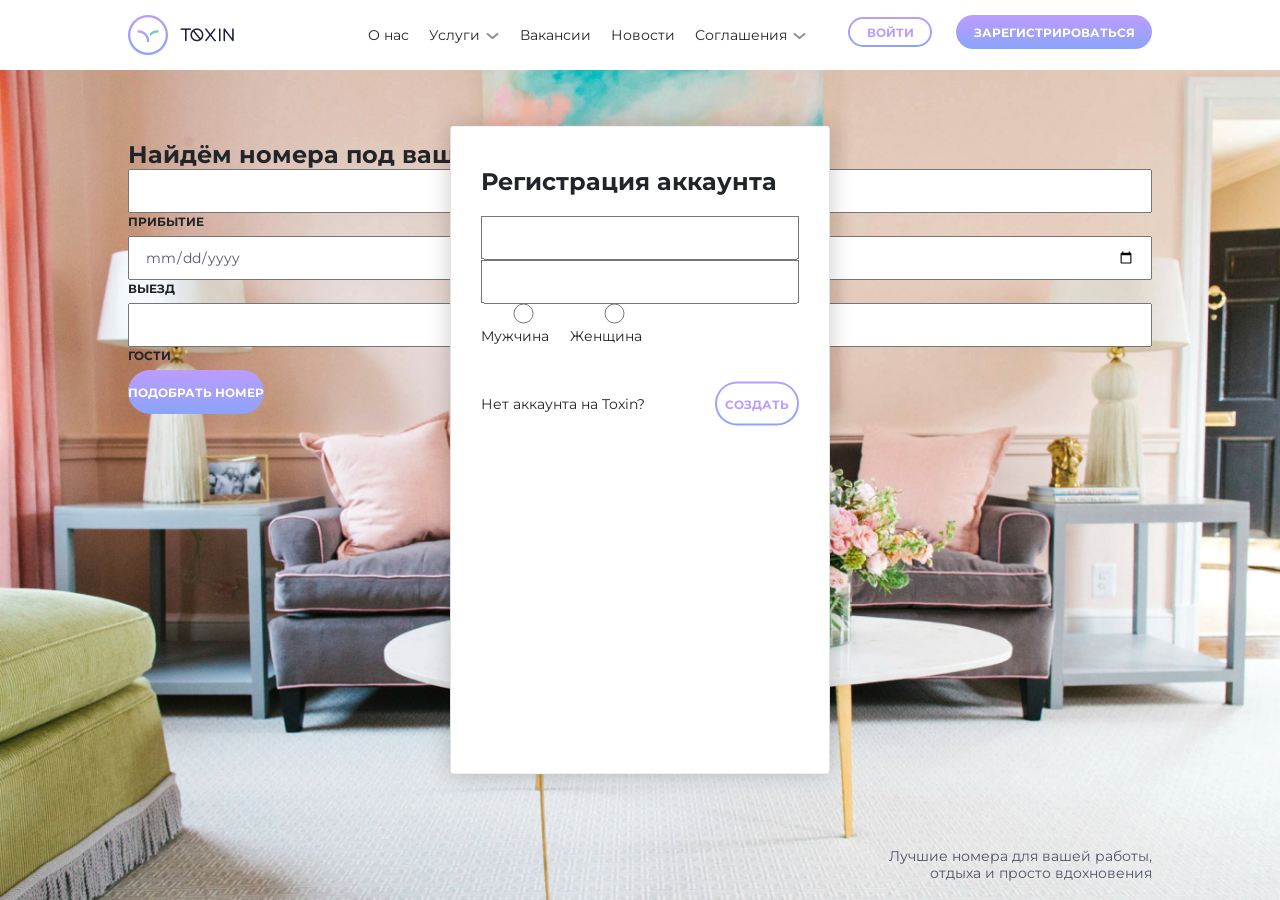
==== commit e28dc85b: "Modal Window" ====
--- a/src/index.html
+++ b/src/index.html
@@ -85,11 +85,8 @@
     </section>
 
     <section class="promo">
-        <div class="tstcontain">
-            sdas
-        </div>
 
-        <svg><path d="M17,12 l -5,5 l 5,5"></path></svg> <br>
+
 
         <div class="container">
 
@@ -127,6 +124,61 @@
         </div>
     </section>
 
+    <div class="modals">
+
+
+        <div class="disp-no modal modal__autorization">
+            <div class="title">Войти</div>
+
+            <form action="#" class="form form_autorization">
+                <input placeholder="Email" name="email" type="email">
+                <input class="form_autorization-pwd" placeholder="Пароль" name="paswrd" type="password">
+                <button class="button button_modal">Войти</button>
+            </form>
+
+            <div class="modal__footer">
+                <p>Нет аккаунта на Toxin?</p>
+                <button class="button button_nav-small button_modal-small">создать</button>
+            </div>
+
+        </div>
+
+
+
+
+        <div class=" modal modal__registration">
+            <div class="title">Регистрация аккаунта</div>
+
+            <form action="#" class="form form_registration">
+                <fieldset>
+                    <input name="name" type="text">
+                    <input name="surname" type="text">
+                    <label for="male"><input class="form__radio" id="male" name="gender" type="radio"> Мужчина</label>
+                    <label for="female"><input class="form__radio" id="female" name="gender" type="radio"> Женщина</label>
+                </fieldset>
+            </form>
+
+            <div class="modal__footer">
+                <p>Нет аккаунта на Toxin?</p>
+                <button class="button button_nav-small button_modal-small">создать</button>
+            </div>
+
+        </div>
+
+        <!-- <div class="modal modal__registration ">
+            <div class="title">Регистрация аккаунта</div>
+            <form action="#" class="form form_registration ">
+
+                <input type="text">
+
+
+
+
+            </form>
+        </div> -->
+
+    </div>
+
 
     <script src="js/air-datepicker.js"></script>
     <script src="js/script.js"></script>
--- a/src/css/style.min.css
+++ b/src/css/style.min.css
@@ -4,4 +4,4 @@
  * Copyright 2011-2019 Twitter, Inc.
  * Licensed under MIT (https://github.com/twbs/bootstrap/blob/master/LICENSE)
  * Forked from Normalize.css, licensed MIT (https://github.com/necolas/normalize.css/blob/master/LICENSE.md)
- */@import url(https://fonts.googleapis.com/css2?family=Montserrat:wght@400;700&display=swap);*,::after,::before{box-sizing:border-box}html{font-family:sans-serif;line-height:1.15;-webkit-text-size-adjust:100%;-webkit-tap-highlight-color:rgba(0,0,0,0)}article,aside,figcaption,figure,footer,header,hgroup,main,nav,section{display:block}body{margin:0;font-family:-apple-system,BlinkMacSystemFont,"Segoe UI",Roboto,"Helvetica Neue",Arial,"Noto Sans",sans-serif,"Apple Color Emoji","Segoe UI Emoji","Segoe UI Symbol","Noto Color Emoji";font-size:1rem;font-weight:400;line-height:1.5;color:#212529;text-align:left;background-color:#fff}[tabindex="-1"]:focus{outline:0!important}hr{box-sizing:content-box;height:0;overflow:visible}h1,h2,h3,h4,h5,h6{margin:0}p{margin:0}abbr[data-original-title],abbr[title]{text-decoration:underline;-webkit-text-decoration:underline dotted;text-decoration:underline dotted;cursor:help;border-bottom:0;-webkit-text-decoration-skip-ink:none;text-decoration-skip-ink:none}address{margin-bottom:1rem;font-style:normal;line-height:inherit}dl,ol,ul{margin-top:0;margin-bottom:1rem}ol ol,ol ul,ul ol,ul ul{margin-bottom:0}dt{font-weight:700}dd{margin-bottom:.5rem;margin-left:0}blockquote{margin:0 0 1rem}b,strong{font-weight:bolder}small{font-size:80%}sub,sup{position:relative;font-size:75%;line-height:0;vertical-align:baseline}sub{bottom:-.25em}sup{top:-.5em}a{color:#007bff;text-decoration:none;background-color:rgba(0,0,0,0)}a:hover{color:#0056b3;text-decoration:underline}a:not([href]):not([tabindex]){color:inherit;text-decoration:none}a:not([href]):not([tabindex]):focus,a:not([href]):not([tabindex]):hover{color:inherit;text-decoration:none}a:not([href]):not([tabindex]):focus{outline:0}code,kbd,pre,samp{font-family:SFMono-Regular,Menlo,Monaco,Consolas,"Liberation Mono","Courier New",monospace;font-size:1em}pre{margin-top:0;margin-bottom:1rem;overflow:auto}figure{margin:0 0 1rem}img{vertical-align:middle;border-style:none}svg{overflow:hidden;vertical-align:middle}table{border-collapse:collapse}caption{padding-top:.75rem;padding-bottom:.75rem;color:#6c757d;text-align:left;caption-side:bottom}th{text-align:inherit}label{display:inline-block;margin-bottom:.5rem}button{border-radius:0}button:focus{outline:1px dotted;outline:5px auto -webkit-focus-ring-color}button,input,optgroup,select,textarea{margin:0;font-family:inherit;font-size:inherit;line-height:inherit}button,input{overflow:visible}button,select{text-transform:none}select{word-wrap:normal}[type=button],[type=reset],[type=submit],button{-webkit-appearance:button}[type=button]:not(:disabled),[type=reset]:not(:disabled),[type=submit]:not(:disabled),button:not(:disabled){cursor:pointer}[type=button]::-moz-focus-inner,[type=reset]::-moz-focus-inner,[type=submit]::-moz-focus-inner,button::-moz-focus-inner{padding:0;border-style:none}input[type=checkbox],input[type=radio]{box-sizing:border-box;padding:0}input[type=date],input[type=datetime-local],input[type=month],input[type=time]{-webkit-appearance:listbox}textarea{overflow:auto;resize:vertical}fieldset{min-width:0;padding:0;margin:0;border:0}legend{display:block;width:100%;max-width:100%;padding:0;margin-bottom:.5rem;font-size:1.5rem;line-height:inherit;color:inherit;white-space:normal}progress{vertical-align:baseline}[type=number]::-webkit-inner-spin-button,[type=number]::-webkit-outer-spin-button{height:auto}[type=search]{outline-offset:-2px;-webkit-appearance:none}[type=search]::-webkit-search-decoration{-webkit-appearance:none}::-webkit-file-upload-button{font:inherit;-webkit-appearance:button}output{display:inline-block}summary{display:list-item;cursor:pointer}template{display:none}[hidden]{display:none!important}*{font-family:Montserrat,sans-serif;font-size:14px;line-height:17px;margin:0;padding:0}body{max-width:1920px;min-width:320px}.mr20px{margin-right:20px}.mt42px{margin-top:42px}.mr40px{margin-right:40px}.container{position:relative;max-width:80%;height:100%;margin:0 auto}.-emoji-cell-{--adp-cell-background-color-selected:#ffb8ff;--adp-cell-background-color-selected-hover:#fda5fd}.header{z-index:9999;width:100%;height:70px}.header__logo{-o-object-fit:cover;object-fit:cover;width:auto;height:40px;justify-self:start}.header__wrap{height:100%;width:100%;display:grid;grid-template-columns:106px auto 305px;align-content:center}.header__authorization{justify-self:end}.title{font-weight:700;font-size:24px;line-height:29px}.subtitle{text-transform:uppercase;font-weight:700;font-size:12px;line-height:15px}.promo{position:relative;padding-top:70px;background:url(../img/promo/bg.jpg) center/cover no-repeat;height:830px}.promo__slogan{color:rgba(31,32,65,.75);text-align:right;position:absolute;width:270px;bottom:18px;right:0}.button{--border-radius:22px;border:none;background:linear-gradient(180deg,#bc9cff 0,#8ba4f9 100%);border-radius:var(--border-radius);font-weight:700;font-size:12px;line-height:15px;text-transform:uppercase;outline:0!important}.button:active{filter:saturate(200%);transform:scale(1.01)}.button_nav-small{color:#bc9cff;--border-width:2px;border:0;width:84px;height:30px;position:relative;z-index:1}.button_nav-small::before{content:"";display:block;height:calc(100% - var(--border-width)*2);width:calc(100% - var(--border-width)*2);background:#fff;position:absolute;top:var(--border-width);left:var(--border-width);border-radius:calc(var(--border-radius) - var(--border-width));z-index:-1}.button_nav-big{color:#fff;width:196px;height:34px}.button_form{color:#fff;height:44px}.nav{justify-self:end;margin-right:40px;display:flex;align-items:center}.nav a{color:inherit;text-decoration:none;color:inherit;transition:text-shadow .4s}.nav a:hover{-webkit-text-stroke:1px #1f2041;text-shadow:0 0 .9px #1f2041}.nav__list{margin:0;display:flex}.nav__item{margin-right:20px;display:block;list-style-type:none}.nav__item:nth-child(2){margin-right:40px}.subnav{z-index:2;position:relative}.subnav:hover .subnav__arrow{opacity:1}.subnav:hover .subnav__list{visibility:visible;opacity:1}.subnav__arrow{position:relative;opacity:.5;transition:all .5s}.subnav__arrow::after,.subnav__arrow::before{position:absolute;right:-16px;top:5px;content:"";display:block;height:8px;width:2px;background-color:#1f2041;transform:rotate(50deg)}.subnav__arrow::before{right:-11px;transform:rotate(-50deg)}.subnav__list{z-index:-1;background:#fff;border-radius:12px;position:absolute;top:13px;left:-5px;padding-top:4px;padding-left:1px;opacity:0;visibility:hidden;transition:all .5s}.subnav__item{padding:3px 3px}.subnav__item:nth-child(2){margin:0}.form input{padding:11.5px 11px 11.5px 15px;width:100%;height:44px;border:1px solid rgba(31,32,65,.25);border-radius:4px;position:relative;opacity:.5;transition:all .5s}.form input::-webkit-calendar-picker-indicator{z-index:10;position:absolute;right:5px;width:20px;opacity:0}.form input::after,.form input::before{position:absolute;right:17px;top:18px;content:"";display:block;height:8px;width:2px;background-color:#1f2041;transform:rotate(50deg)}.form input::before{right:22px;transform:rotate(-50deg)}.form label{position:absolute;top:-18px;left:0}.form__promo{padding:40px 28px 30px 30px;background-color:#fff;width:380px;height:374px;border:1px solid rgba(0,0,0,.12);box-shadow:0 0 25px rgba(0,0,0,.2);border-radius:4px}.form__input_wrap{position:relative}.form__wrap{margin-top:42px;display:grid;grid-template-columns:1fr 1fr;-moz-column-gap:20px;column-gap:20px}.form__guest{position:relative;opacity:.5;transition:all .5s;margin-top:40.5px;grid-column:1/3}.form__guest::after,.form__guest::before{position:absolute;right:-16px;top:5px;content:"";display:block;height:8px;width:2px;background-color:#1f2041;transform:rotate(50deg)}.form__guest::before{right:-11px;transform:rotate(-50deg)}.form__btn{margin-top:31px;grid-column:1/3}+ */@import url(https://fonts.googleapis.com/css2?family=Montserrat:wght@400;700&display=swap);*,::after,::before{box-sizing:border-box}html{font-family:sans-serif;line-height:1.15;-webkit-text-size-adjust:100%;-webkit-tap-highlight-color:rgba(0,0,0,0)}article,aside,figcaption,figure,footer,header,hgroup,main,nav,section{display:block}body{margin:0;font-family:-apple-system,BlinkMacSystemFont,"Segoe UI",Roboto,"Helvetica Neue",Arial,"Noto Sans",sans-serif,"Apple Color Emoji","Segoe UI Emoji","Segoe UI Symbol","Noto Color Emoji";font-size:1rem;font-weight:400;line-height:1.5;color:#212529;text-align:left;background-color:#fff}[tabindex="-1"]:focus{outline:0!important}hr{box-sizing:content-box;height:0;overflow:visible}h1,h2,h3,h4,h5,h6{margin:0}p{margin:0}abbr[data-original-title],abbr[title]{text-decoration:underline;-webkit-text-decoration:underline dotted;text-decoration:underline dotted;cursor:help;border-bottom:0;-webkit-text-decoration-skip-ink:none;text-decoration-skip-ink:none}address{margin-bottom:1rem;font-style:normal;line-height:inherit}dl,ol,ul{margin-top:0;margin-bottom:1rem}ol ol,ol ul,ul ol,ul ul{margin-bottom:0}dt{font-weight:700}dd{margin-bottom:.5rem;margin-left:0}blockquote{margin:0 0 1rem}b,strong{font-weight:bolder}small{font-size:80%}sub,sup{position:relative;font-size:75%;line-height:0;vertical-align:baseline}sub{bottom:-.25em}sup{top:-.5em}a{color:#007bff;text-decoration:none;background-color:rgba(0,0,0,0)}a:hover{color:#0056b3;text-decoration:underline}a:not([href]):not([tabindex]){color:inherit;text-decoration:none}a:not([href]):not([tabindex]):focus,a:not([href]):not([tabindex]):hover{color:inherit;text-decoration:none}a:not([href]):not([tabindex]):focus{outline:0}code,kbd,pre,samp{font-family:SFMono-Regular,Menlo,Monaco,Consolas,"Liberation Mono","Courier New",monospace;font-size:1em}pre{margin-top:0;margin-bottom:1rem;overflow:auto}figure{margin:0 0 1rem}img{vertical-align:middle;border-style:none}svg{overflow:hidden;vertical-align:middle}table{border-collapse:collapse}caption{padding-top:.75rem;padding-bottom:.75rem;color:#6c757d;text-align:left;caption-side:bottom}th{text-align:inherit}label{display:inline-block;margin-bottom:.5rem}button{border-radius:0}button:focus{outline:1px dotted;outline:5px auto -webkit-focus-ring-color}button,input,optgroup,select,textarea{margin:0;font-family:inherit;font-size:inherit;line-height:inherit}button,input{overflow:visible}button,select{text-transform:none}select{word-wrap:normal}[type=button],[type=reset],[type=submit],button{-webkit-appearance:button}[type=button]:not(:disabled),[type=reset]:not(:disabled),[type=submit]:not(:disabled),button:not(:disabled){cursor:pointer}[type=button]::-moz-focus-inner,[type=reset]::-moz-focus-inner,[type=submit]::-moz-focus-inner,button::-moz-focus-inner{padding:0;border-style:none}input[type=checkbox],input[type=radio]{box-sizing:border-box;padding:0}input[type=date],input[type=datetime-local],input[type=month],input[type=time]{-webkit-appearance:listbox}textarea{overflow:auto;resize:vertical}fieldset{min-width:0;padding:0;margin:0;border:0}legend{display:block;width:100%;max-width:100%;padding:0;margin-bottom:.5rem;font-size:1.5rem;line-height:inherit;color:inherit;white-space:normal}progress{vertical-align:baseline}[type=number]::-webkit-inner-spin-button,[type=number]::-webkit-outer-spin-button{height:auto}[type=search]{outline-offset:-2px;-webkit-appearance:none}[type=search]::-webkit-search-decoration{-webkit-appearance:none}::-webkit-file-upload-button{font:inherit;-webkit-appearance:button}output{display:inline-block}summary{display:list-item;cursor:pointer}template{display:none}[hidden]{display:none!important}*{font-family:Montserrat,sans-serif;font-size:14px;line-height:17px;margin:0;padding:0}body{max-width:1920px;min-width:320px}.mr20px{margin-right:20px}.mt42px{margin-top:42px}.mr40px{margin-right:40px}.container{position:relative;max-width:80%;height:100%;margin:0 auto}.-emoji-cell-{--adp-cell-background-color-selected:#ffb8ff;--adp-cell-background-color-selected-hover:#fda5fd}.header{z-index:9999;width:100%;height:70px}.header__logo{-o-object-fit:cover;object-fit:cover;width:auto;height:40px;justify-self:start}.header__wrap{height:100%;width:100%;display:grid;grid-template-columns:106px auto 305px;align-content:center}.header__authorization{justify-self:end}.title{font-weight:700;font-size:24px;line-height:29px}.subtitle{text-transform:uppercase;font-weight:700;font-size:12px;line-height:15px}.promo{position:relative;padding-top:70px;background:url(../img/promo/bg.jpg) center/cover no-repeat;height:830px}.promo__slogan{color:rgba(31,32,65,.75);text-align:right;position:absolute;width:270px;bottom:18px;right:0}.button{--border-radius:22px;border:none;background:linear-gradient(180deg,#bc9cff 0,#8ba4f9 100%);border-radius:var(--border-radius);font-weight:700;font-size:12px;line-height:15px;text-transform:uppercase;outline:0!important;color:#fff}.button:active{filter:saturate(200%);transform:scale(1.01)}.button_nav-small{color:#bc9cff;--border-width:2px;border:0;width:84px;height:30px;position:relative;z-index:1}.button_nav-small::before{content:"";display:block;height:calc(100% - var(--border-width)*2);width:calc(100% - var(--border-width)*2);background:#fff;position:absolute;top:var(--border-width);left:var(--border-width);border-radius:calc(var(--border-radius) - var(--border-width));z-index:-1}.button_nav-big{color:#fff;width:196px;height:34px}.button_form{color:#fff;height:44px}.button_modal{position:relative;margin-top:20px;height:44px}.button_modal::after{position:absolute;top:50%;right:14px;content:"";display:block;border:solid #fff;border-width:0 2px 2px 0;padding:5px;transform:translateY(-50%) rotate(-45deg)}.button_modal::before{position:absolute;top:50%;right:13px;transform:translateY(-50%);content:"";display:block;background:#fff;height:2px;width:16px}.button_modal-small{height:44px}.nav{justify-self:end;margin-right:40px;display:flex;align-items:center}.nav a{color:inherit;text-decoration:none;color:inherit;transition:text-shadow .4s}.nav a:hover{-webkit-text-stroke:1px #1f2041;text-shadow:0 0 .9px #1f2041}.nav__list{margin:0;display:flex}.nav__item{margin-right:20px;display:block;list-style-type:none}.nav__item:nth-child(2){margin-right:40px}.subnav{z-index:2;position:relative}.subnav:hover .subnav__arrow{opacity:1}.subnav:hover .subnav__list{visibility:visible;opacity:1}.subnav__arrow{position:relative;opacity:.5;transition:all .5s}.subnav__arrow::after,.subnav__arrow::before{position:absolute;right:-16px;top:5px;content:"";display:block;height:8px;width:2px;background-color:#1f2041;transform:rotate(50deg)}.subnav__arrow::before{right:-11px;transform:rotate(-50deg)}.subnav__list{z-index:-1;background:#fff;border-radius:12px;position:absolute;top:13px;left:-5px;padding-top:4px;padding-left:1px;opacity:0;visibility:hidden;transition:all .5s}.subnav__item{padding:3px 3px}.subnav__item:nth-child(2){margin:0}.form input{height:44px;width:100%;color:rgba(31,32,65,.75);font-weight:400;font-size:14px;line-height:24px;padding:0 15px}.form input[type=radio]{background:green;height:20px}.form input[type=radio]:checked{border:6px solid #000;height:20px}.form button{height:44px}.form_autorization{margin-top:20px;display:flex;flex-direction:column}.form_autorization-pwd{margin-top:10px}.form_autorization .button{height:44px}.form_registration fieldset{margin-top:20px}.modal{padding:40px 30px 30px 30px;background-color:#fff;width:380px;border:1px solid rgba(0,0,0,.12);box-shadow:0 0 25px rgba(0,0,0,.2);border-radius:4px}.modal__autorization,.modal__registration{top:50%;left:50%;transform:translate(-50%,-50%);position:absolute;height:360px}.modal__registration{height:649px}.modal__footer{margin-top:30px;display:flex;justify-content:space-between;align-items:center}.disp-no{display:none}
--- a/src/css/air-datepicker.css
+++ b/src/css/air-datepicker.css
@@ -90,6 +90,26 @@
     border-radius: 0
 }
 
+
+/* думал через псведо элемент */
+
+
+/* .-range-from-::after {
+    z-index: -1;
+    content: '';
+    display: block;
+    position: absolute;
+    box-shadow: 9px 9px 0px 11px rgb(139 164 249 / 25%), 9px -9px 0px 11px rgb(188 156 255 / 25%)
+}
+
+.-range-to-::after {
+    z-index: -1;
+    content: '';
+    display: block;
+    position: absolute;
+    box-shadow: -9px 9px 0px 11px rgb(139 164 249 / 25%), -9px -9px 0px 11px rgb(188 156 255 / 25%);
+} */
+
 .air-datepicker-cell.-in-range-:hover {
     background: var(--adp-cell-background-color-in-range-hover)
 }
@@ -111,6 +131,7 @@
 }
 
 .air-datepicker-cell.-selected- {
+    /* border-radius: 55%; */
     color: #fff;
     border: none;
     background: var(--adp-cell-background-color-selected)
@@ -509,7 +530,7 @@
 .air-datepicker {
     --adp-font-family: -apple-system, BlinkMacSystemFont, "Segoe UI", Roboto, Helvetica, Arial, sans-serif, "Apple Color Emoji", "Segoe UI Emoji", "Segoe UI Symbol";
     --adp-font-size: 14px;
-    --adp-width: 320px;
+    --adp-width: 318px;
     --adp-z-index: 100;
     --adp-padding: 4px;
     --adp-grid-areas: 'nav' 'body' 'timepicker' 'buttons';
@@ -797,7 +818,6 @@
 
 .air-datepicker--content {
     box-sizing: content-box;
-    /* padding: var(--adp-padding); */
     grid-area: body
 }
 
@@ -841,8 +861,4 @@
 
 .-day- {
     font-size: 12px;
-}
-
-.-focus- {
-    border-radius: 50%;
 }
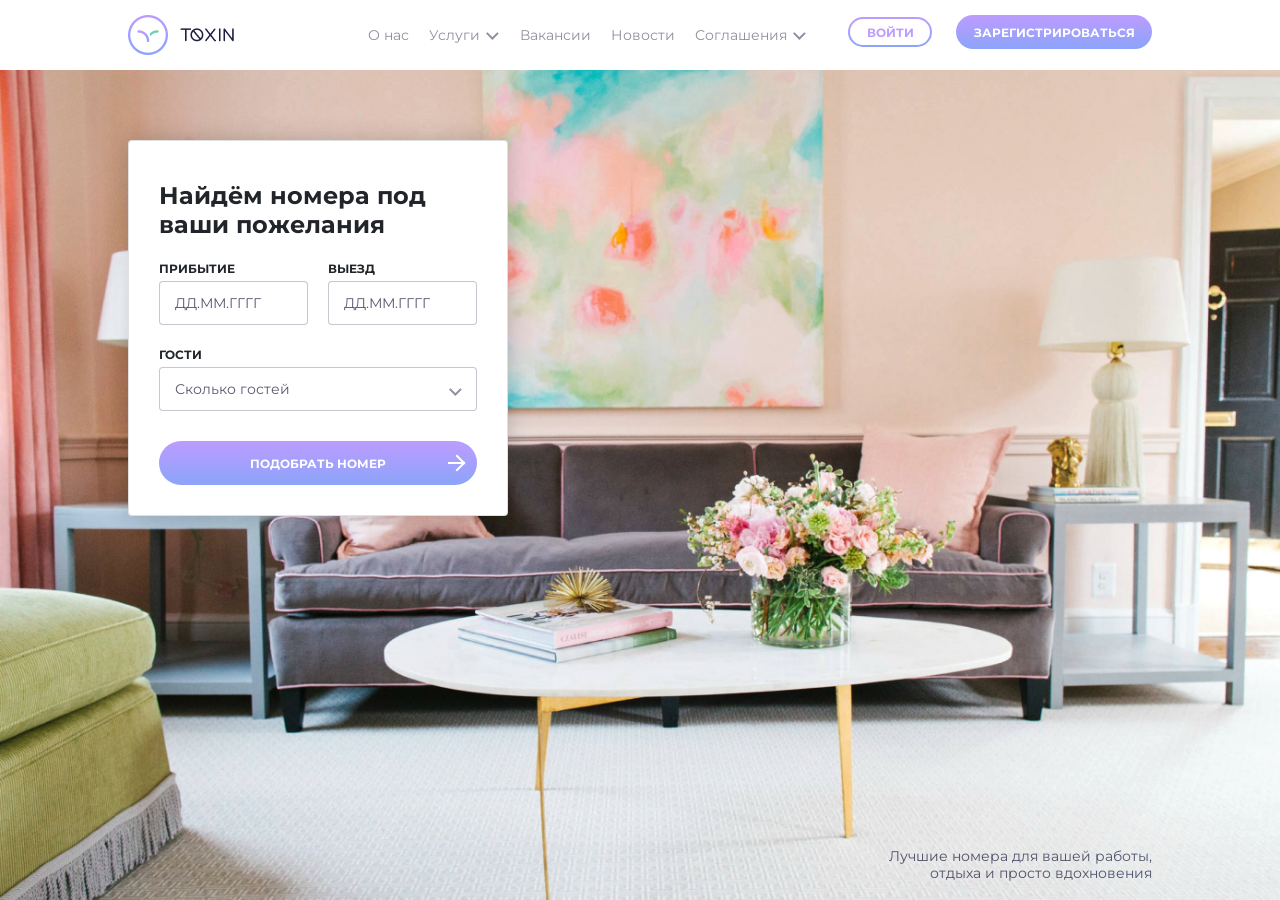
==== commit 71d69de5: "модальные окна js" ====
--- a/src/index.html
+++ b/src/index.html
@@ -73,7 +73,7 @@
                 </div>
                 <div class="header__authorization">
                     <div class="header__log-off">
-                        <button class="button button_nav-small mr20px">войти</button>
+                        <button id="sign-in" class="button button_nav-small mr20px">войти</button>
                         <button class="button button_nav-big">зарегистрироваться</button>
                     </div>
                     <div class="header__log-in">
@@ -89,33 +89,39 @@
 
 
         <div class="container">
-
-            <form action="#" class="form__promo form ">
-                <h1 class="form_title title">Найдём номера под ваши пожелания </h1>
-                <div class="form__wrap">
-
-                    <div class="form__input_wrap">
-                        <input id="calendar" type="text" name="date-in" id="form_date-in">
-                        <label class="subtitle" for="form_date-in">прибытие</label>
-                    </div>
-                    <div class="form__input_wrap">
-                        <input type="date" name="date-out" id="form_date-out">
-                        <label class="subtitle" for="form_date-out">выезд</label>
-                    </div>
-                    <div class="form__guest">
-                        <div class="form__input_wrap">
-                            <input type="text" name="guest" id="form_guest">
-                            <label class="subtitle" for="form_guest">гости</label>
-                        </div>
-                    </div>
-
-                    <button class="button button_form form__btn">подобрать номер</button>
-                </div>
-
-
-
-
-            </form>
+            <div class="modal">
+                <form action="#" class="form form__promo  ">
+                    <h1 class="form_title title">Найдём номера под ваши пожелания </h1>
+                    <div class="form__promo_wrap">
+
+                        <div class="form__promo_input-wrap">
+                            <label class="subtitle" for="form_date-in">прибытие</label>
+                            <input placeholder="ДД.ММ.ГГГГ" id="calendar" type="text" name="date-in" id="form_date-in">
+
+                        </div>
+                        <div class="form__promo_input-wrap">
+                            <label class="subtitle" for="form_date-out">выезд</label>
+                            <input placeholder="ДД.ММ.ГГГГ" type="text" name="date-out" id="form_date-out">
+
+                        </div>
+                        <div class="form__promo_guest">
+                            <div class="form__promo_input-wrap">
+                                <label class="subtitle" for="form_guest">гости</label>
+                                <input class="tst" placeholder="Сколько гостей" type="text" name="guest" id="form_guest">
+
+                            </div>
+                        </div>
+
+                        <button class="button button_modal button_form form__promo_btn">подобрать номер</button>
+                    </div>
+
+
+
+
+                </form>
+
+            </div>
+
 
 
 
@@ -124,10 +130,10 @@
         </div>
     </section>
 
-    <div class="modals">
-
-
-        <div class="disp-no modal modal__autorization">
+    <div class="modals overlay modal__hide ">
+
+
+        <div class="modal__hide  modal modal__autorization">
             <div class="title">Войти</div>
 
             <form action="#" class="form form_autorization">
@@ -146,36 +152,56 @@
 
 
 
-        <div class=" modal modal__registration">
+        <div class="modal__hide modal modal__registration">
             <div class="title">Регистрация аккаунта</div>
 
             <form action="#" class="form form_registration">
                 <fieldset>
-                    <input name="name" type="text">
-                    <input name="surname" type="text">
-                    <label for="male"><input class="form__radio" id="male" name="gender" type="radio"> Мужчина</label>
-                    <label for="female"><input class="form__radio" id="female" name="gender" type="radio"> Женщина</label>
+                    <input placeholder="Имя" name="name" type="text">
+                    <input placeholder="Фамилия" class="mt10px" name="surname" type="text">
+                    <div class="form_registration__wrap-male">
+
+                        <label class="form_registration__male" for="male">
+                            <input class="form__radio" id="male" name="gender" type="radio">
+                            <label for="male">Мужчина</label>
+                        </label>
+
+                        <div class="form_registration__male">
+                            <input class="form__radio" id="female" name="gender" type="radio">
+                            <label for="female">Женщина</label>
+                        </div>
+                    </div>
+
+
                 </fieldset>
+                <fieldset>
+                    <div class="subtitle">дата рождения</div>
+                    <input class="mt5px" placeholder="ДД.ММ.ГГГГ" name="born-date" type="text">
+                </fieldset>
+                <fieldset>
+                    <div class="subtitle">данные для входа в сервис</div>
+                    <input class="mt5px" placeholder="Email" name="email" type="email">
+                    <input class="mt10px" placeholder="Пароль" name="paswrd" type="password">
+                    <div class="form_registration_switch-wrap">
+                        <label class="form__switch">
+                            <input type="checkbox">
+                            <span class="slider round"></span>
+                          </label>
+                        <p> Получать спецпредложения</p>
+
+                    </div>
+
+                </fieldset>
+                <button class="button button_modal">зарегистрироваться</button>
             </form>
 
             <div class="modal__footer">
-                <p>Нет аккаунта на Toxin?</p>
-                <button class="button button_nav-small button_modal-small">создать</button>
-            </div>
-
-        </div>
-
-        <!-- <div class="modal modal__registration ">
-            <div class="title">Регистрация аккаунта</div>
-            <form action="#" class="form form_registration ">
-
-                <input type="text">
-
-
-
-
-            </form>
-        </div> -->
+                <p>Уже есть аккаунт на Toxin</p>
+                <button class="button button_nav-small button_modal-small">войти</button>
+            </div>
+
+        </div>
+
 
     </div>
 
--- a/src/css/style.min.css
+++ b/src/css/style.min.css
@@ -4,4 +4,4 @@
  * Copyright 2011-2019 Twitter, Inc.
  * Licensed under MIT (https://github.com/twbs/bootstrap/blob/master/LICENSE)
  * Forked from Normalize.css, licensed MIT (https://github.com/necolas/normalize.css/blob/master/LICENSE.md)
- */@import url(https://fonts.googleapis.com/css2?family=Montserrat:wght@400;700&display=swap);*,::after,::before{box-sizing:border-box}html{font-family:sans-serif;line-height:1.15;-webkit-text-size-adjust:100%;-webkit-tap-highlight-color:rgba(0,0,0,0)}article,aside,figcaption,figure,footer,header,hgroup,main,nav,section{display:block}body{margin:0;font-family:-apple-system,BlinkMacSystemFont,"Segoe UI",Roboto,"Helvetica Neue",Arial,"Noto Sans",sans-serif,"Apple Color Emoji","Segoe UI Emoji","Segoe UI Symbol","Noto Color Emoji";font-size:1rem;font-weight:400;line-height:1.5;color:#212529;text-align:left;background-color:#fff}[tabindex="-1"]:focus{outline:0!important}hr{box-sizing:content-box;height:0;overflow:visible}h1,h2,h3,h4,h5,h6{margin:0}p{margin:0}abbr[data-original-title],abbr[title]{text-decoration:underline;-webkit-text-decoration:underline dotted;text-decoration:underline dotted;cursor:help;border-bottom:0;-webkit-text-decoration-skip-ink:none;text-decoration-skip-ink:none}address{margin-bottom:1rem;font-style:normal;line-height:inherit}dl,ol,ul{margin-top:0;margin-bottom:1rem}ol ol,ol ul,ul ol,ul ul{margin-bottom:0}dt{font-weight:700}dd{margin-bottom:.5rem;margin-left:0}blockquote{margin:0 0 1rem}b,strong{font-weight:bolder}small{font-size:80%}sub,sup{position:relative;font-size:75%;line-height:0;vertical-align:baseline}sub{bottom:-.25em}sup{top:-.5em}a{color:#007bff;text-decoration:none;background-color:rgba(0,0,0,0)}a:hover{color:#0056b3;text-decoration:underline}a:not([href]):not([tabindex]){color:inherit;text-decoration:none}a:not([href]):not([tabindex]):focus,a:not([href]):not([tabindex]):hover{color:inherit;text-decoration:none}a:not([href]):not([tabindex]):focus{outline:0}code,kbd,pre,samp{font-family:SFMono-Regular,Menlo,Monaco,Consolas,"Liberation Mono","Courier New",monospace;font-size:1em}pre{margin-top:0;margin-bottom:1rem;overflow:auto}figure{margin:0 0 1rem}img{vertical-align:middle;border-style:none}svg{overflow:hidden;vertical-align:middle}table{border-collapse:collapse}caption{padding-top:.75rem;padding-bottom:.75rem;color:#6c757d;text-align:left;caption-side:bottom}th{text-align:inherit}label{display:inline-block;margin-bottom:.5rem}button{border-radius:0}button:focus{outline:1px dotted;outline:5px auto -webkit-focus-ring-color}button,input,optgroup,select,textarea{margin:0;font-family:inherit;font-size:inherit;line-height:inherit}button,input{overflow:visible}button,select{text-transform:none}select{word-wrap:normal}[type=button],[type=reset],[type=submit],button{-webkit-appearance:button}[type=button]:not(:disabled),[type=reset]:not(:disabled),[type=submit]:not(:disabled),button:not(:disabled){cursor:pointer}[type=button]::-moz-focus-inner,[type=reset]::-moz-focus-inner,[type=submit]::-moz-focus-inner,button::-moz-focus-inner{padding:0;border-style:none}input[type=checkbox],input[type=radio]{box-sizing:border-box;padding:0}input[type=date],input[type=datetime-local],input[type=month],input[type=time]{-webkit-appearance:listbox}textarea{overflow:auto;resize:vertical}fieldset{min-width:0;padding:0;margin:0;border:0}legend{display:block;width:100%;max-width:100%;padding:0;margin-bottom:.5rem;font-size:1.5rem;line-height:inherit;color:inherit;white-space:normal}progress{vertical-align:baseline}[type=number]::-webkit-inner-spin-button,[type=number]::-webkit-outer-spin-button{height:auto}[type=search]{outline-offset:-2px;-webkit-appearance:none}[type=search]::-webkit-search-decoration{-webkit-appearance:none}::-webkit-file-upload-button{font:inherit;-webkit-appearance:button}output{display:inline-block}summary{display:list-item;cursor:pointer}template{display:none}[hidden]{display:none!important}*{font-family:Montserrat,sans-serif;font-size:14px;line-height:17px;margin:0;padding:0}body{max-width:1920px;min-width:320px}.mr20px{margin-right:20px}.mt42px{margin-top:42px}.mr40px{margin-right:40px}.container{position:relative;max-width:80%;height:100%;margin:0 auto}.-emoji-cell-{--adp-cell-background-color-selected:#ffb8ff;--adp-cell-background-color-selected-hover:#fda5fd}.header{z-index:9999;width:100%;height:70px}.header__logo{-o-object-fit:cover;object-fit:cover;width:auto;height:40px;justify-self:start}.header__wrap{height:100%;width:100%;display:grid;grid-template-columns:106px auto 305px;align-content:center}.header__authorization{justify-self:end}.title{font-weight:700;font-size:24px;line-height:29px}.subtitle{text-transform:uppercase;font-weight:700;font-size:12px;line-height:15px}.promo{position:relative;padding-top:70px;background:url(../img/promo/bg.jpg) center/cover no-repeat;height:830px}.promo__slogan{color:rgba(31,32,65,.75);text-align:right;position:absolute;width:270px;bottom:18px;right:0}.button{--border-radius:22px;border:none;background:linear-gradient(180deg,#bc9cff 0,#8ba4f9 100%);border-radius:var(--border-radius);font-weight:700;font-size:12px;line-height:15px;text-transform:uppercase;outline:0!important;color:#fff}.button:active{filter:saturate(200%);transform:scale(1.01)}.button_nav-small{color:#bc9cff;--border-width:2px;border:0;width:84px;height:30px;position:relative;z-index:1}.button_nav-small::before{content:"";display:block;height:calc(100% - var(--border-width)*2);width:calc(100% - var(--border-width)*2);background:#fff;position:absolute;top:var(--border-width);left:var(--border-width);border-radius:calc(var(--border-radius) - var(--border-width));z-index:-1}.button_nav-big{color:#fff;width:196px;height:34px}.button_form{color:#fff;height:44px}.button_modal{position:relative;margin-top:20px;height:44px}.button_modal::after{position:absolute;top:50%;right:14px;content:"";display:block;border:solid #fff;border-width:0 2px 2px 0;padding:5px;transform:translateY(-50%) rotate(-45deg)}.button_modal::before{position:absolute;top:50%;right:13px;transform:translateY(-50%);content:"";display:block;background:#fff;height:2px;width:16px}.button_modal-small{height:44px}.nav{justify-self:end;margin-right:40px;display:flex;align-items:center}.nav a{color:inherit;text-decoration:none;color:inherit;transition:text-shadow .4s}.nav a:hover{-webkit-text-stroke:1px #1f2041;text-shadow:0 0 .9px #1f2041}.nav__list{margin:0;display:flex}.nav__item{margin-right:20px;display:block;list-style-type:none}.nav__item:nth-child(2){margin-right:40px}.subnav{z-index:2;position:relative}.subnav:hover .subnav__arrow{opacity:1}.subnav:hover .subnav__list{visibility:visible;opacity:1}.subnav__arrow{position:relative;opacity:.5;transition:all .5s}.subnav__arrow::after,.subnav__arrow::before{position:absolute;right:-16px;top:5px;content:"";display:block;height:8px;width:2px;background-color:#1f2041;transform:rotate(50deg)}.subnav__arrow::before{right:-11px;transform:rotate(-50deg)}.subnav__list{z-index:-1;background:#fff;border-radius:12px;position:absolute;top:13px;left:-5px;padding-top:4px;padding-left:1px;opacity:0;visibility:hidden;transition:all .5s}.subnav__item{padding:3px 3px}.subnav__item:nth-child(2){margin:0}.form input{height:44px;width:100%;color:rgba(31,32,65,.75);font-weight:400;font-size:14px;line-height:24px;padding:0 15px}.form input[type=radio]{background:green;height:20px}.form input[type=radio]:checked{border:6px solid #000;height:20px}.form button{height:44px}.form_autorization{margin-top:20px;display:flex;flex-direction:column}.form_autorization-pwd{margin-top:10px}.form_autorization .button{height:44px}.form_registration fieldset{margin-top:20px}.modal{padding:40px 30px 30px 30px;background-color:#fff;width:380px;border:1px solid rgba(0,0,0,.12);box-shadow:0 0 25px rgba(0,0,0,.2);border-radius:4px}.modal__autorization,.modal__registration{top:50%;left:50%;transform:translate(-50%,-50%);position:absolute;height:360px}.modal__registration{height:649px}.modal__footer{margin-top:30px;display:flex;justify-content:space-between;align-items:center}.disp-no{display:none}+ */@import url(https://fonts.googleapis.com/css2?family=Montserrat:wght@400;700&display=swap);*,::after,::before{box-sizing:border-box}html{font-family:sans-serif;line-height:1.15;-webkit-text-size-adjust:100%;-webkit-tap-highlight-color:rgba(0,0,0,0)}article,aside,figcaption,figure,footer,header,hgroup,main,nav,section{display:block}body{margin:0;font-family:-apple-system,BlinkMacSystemFont,"Segoe UI",Roboto,"Helvetica Neue",Arial,"Noto Sans",sans-serif,"Apple Color Emoji","Segoe UI Emoji","Segoe UI Symbol","Noto Color Emoji";font-size:1rem;font-weight:400;line-height:1.5;color:#212529;text-align:left;background-color:#fff}[tabindex="-1"]:focus{outline:0!important}hr{box-sizing:content-box;height:0;overflow:visible}h1,h2,h3,h4,h5,h6{margin:0}p{margin:0}abbr[data-original-title],abbr[title]{text-decoration:underline;-webkit-text-decoration:underline dotted;text-decoration:underline dotted;cursor:help;border-bottom:0;-webkit-text-decoration-skip-ink:none;text-decoration-skip-ink:none}address{margin-bottom:1rem;font-style:normal;line-height:inherit}dl,ol,ul{margin-top:0;margin-bottom:1rem}ol ol,ol ul,ul ol,ul ul{margin-bottom:0}dt{font-weight:700}dd{margin-bottom:.5rem;margin-left:0}blockquote{margin:0 0 1rem}b,strong{font-weight:bolder}small{font-size:80%}sub,sup{position:relative;font-size:75%;line-height:0;vertical-align:baseline}sub{bottom:-.25em}sup{top:-.5em}a{color:#007bff;text-decoration:none;background-color:rgba(0,0,0,0)}a:hover{color:#0056b3;text-decoration:underline}a:not([href]):not([tabindex]){color:inherit;text-decoration:none}a:not([href]):not([tabindex]):focus,a:not([href]):not([tabindex]):hover{color:inherit;text-decoration:none}a:not([href]):not([tabindex]):focus{outline:0}code,kbd,pre,samp{font-family:SFMono-Regular,Menlo,Monaco,Consolas,"Liberation Mono","Courier New",monospace;font-size:1em}pre{margin-top:0;margin-bottom:1rem;overflow:auto}figure{margin:0 0 1rem}img{vertical-align:middle;border-style:none}svg{overflow:hidden;vertical-align:middle}table{border-collapse:collapse}caption{padding-top:.75rem;padding-bottom:.75rem;color:#6c757d;text-align:left;caption-side:bottom}th{text-align:inherit}label{display:inline-block;margin-bottom:.5rem}button{border-radius:0}button:focus{outline:1px dotted;outline:5px auto -webkit-focus-ring-color}button,input,optgroup,select,textarea{margin:0;font-family:inherit;font-size:inherit;line-height:inherit}button,input{overflow:visible}button,select{text-transform:none}select{word-wrap:normal}[type=button],[type=reset],[type=submit],button{-webkit-appearance:button}[type=button]:not(:disabled),[type=reset]:not(:disabled),[type=submit]:not(:disabled),button:not(:disabled){cursor:pointer}[type=button]::-moz-focus-inner,[type=reset]::-moz-focus-inner,[type=submit]::-moz-focus-inner,button::-moz-focus-inner{padding:0;border-style:none}input[type=checkbox],input[type=radio]{box-sizing:border-box;padding:0}input[type=date],input[type=datetime-local],input[type=month],input[type=time]{-webkit-appearance:listbox}textarea{overflow:auto;resize:vertical}fieldset{min-width:0;padding:0;margin:0;border:0}legend{display:block;width:100%;max-width:100%;padding:0;margin-bottom:.5rem;font-size:1.5rem;line-height:inherit;color:inherit;white-space:normal}progress{vertical-align:baseline}[type=number]::-webkit-inner-spin-button,[type=number]::-webkit-outer-spin-button{height:auto}[type=search]{outline-offset:-2px;-webkit-appearance:none}[type=search]::-webkit-search-decoration{-webkit-appearance:none}::-webkit-file-upload-button{font:inherit;-webkit-appearance:button}output{display:inline-block}summary{display:list-item;cursor:pointer}template{display:none}[hidden]{display:none!important}*{font-family:Montserrat,sans-serif;font-size:14px;line-height:17px;margin:0;padding:0}body{max-width:1920px;min-width:320px}.mt5px{margin-top:5px}.mt10px{margin-top:10px}.mr20px{margin-right:20px}.mt42px{margin-top:42px}.mr40px{margin-right:40px}.container{position:relative;max-width:80%;height:100%;margin:0 auto}.-emoji-cell-{--adp-cell-background-color-selected:#ffb8ff;--adp-cell-background-color-selected-hover:#fda5fd}.header{z-index:9999;width:100%;height:70px}.header__logo{-o-object-fit:cover;object-fit:cover;width:auto;height:40px;justify-self:start}.header__wrap{height:100%;width:100%;display:grid;grid-template-columns:106px auto 305px;align-content:center}.header__authorization{justify-self:end}.title{font-weight:700;font-size:24px;line-height:29px}.subtitle{text-transform:uppercase;font-weight:700;font-size:12px;line-height:15px}.promo{position:relative;padding-top:70px;background:url(../img/promo/bg.jpg) center/cover no-repeat;height:830px}.promo__slogan{color:rgba(31,32,65,.75);text-align:right;position:absolute;width:270px;bottom:18px;right:0}.button{--border-radius:22px;border:none;background:linear-gradient(180deg,#bc9cff 0,#8ba4f9 100%);border-radius:var(--border-radius);font-weight:700;font-size:12px;line-height:15px;text-transform:uppercase;outline:0!important;color:#fff}.button:active{filter:saturate(200%);transform:scale(1.01)}.button_nav-small{color:#bc9cff;--border-width:2px;border:0;width:84px;height:30px;position:relative;z-index:1}.button_nav-small::before{content:"";display:block;height:calc(100% - var(--border-width)*2);width:calc(100% - var(--border-width)*2);background:#fff;position:absolute;top:var(--border-width);left:var(--border-width);border-radius:calc(var(--border-radius) - var(--border-width));z-index:-1}.button_nav-big{color:#fff;width:196px;height:34px}.button_form{color:#fff;height:44px}.button_modal{width:100%;position:relative;margin-top:20px;height:44px}.button_modal::after{position:absolute;top:50%;right:14px;content:"";display:block;border:solid #fff;border-width:0 2px 2px 0;padding:5px;transform:translateY(-50%) rotate(-45deg)}.button_modal::before{position:absolute;top:50%;right:13px;transform:translateY(-50%);content:"";display:block;background:#fff;height:2px;width:16px}.button_modal-small{height:44px}.nav{color:rgba(31,32,65,.5);justify-self:end;margin-right:40px;display:flex;align-items:center}.nav a{color:inherit;text-decoration:none;color:inherit;transition:text-shadow .4s}.nav a:hover{-webkit-text-stroke:1px #1f2041;text-shadow:0 0 .9px #1f2041}.nav__list{margin:0;display:flex}.nav__item{margin-right:20px;display:block;list-style-type:none}.nav__item:nth-child(2){margin-right:40px}.subnav{z-index:2;position:relative}.subnav:hover .subnav__arrow::after{border-color:#1f2041}.subnav:hover .subnav__list{visibility:visible;opacity:1}.subnav__arrow{cursor:pointer;position:relative}.subnav__arrow::after{content:"";display:block;position:absolute;right:-17px;top:2.5px;border:solid rgba(31,32,65,.5);border-width:0 2px 2px 0;padding:3.4px;transform:rotate(45deg)}.subnav__list{z-index:-1;background:#fff;border-radius:12px;position:absolute;top:13px;left:-5px;padding-top:4px;padding-left:1px;opacity:0;visibility:hidden;transition:all .5s}.subnav__item{padding:3px 3px}.subnav__item:nth-child(2){margin:0}.form input{height:44px;width:100%;color:rgba(31,32,65,.75);font-weight:400;font-size:14px;line-height:24px;padding:0 15px;border:1px solid rgba(31,32,65,.25);border-radius:4px}.form input::-webkit-input-placeholder{color:rgba(31,32,65,.25)}.form input::-moz-placeholder{color:rgba(31,32,65,.25)}.form button{height:44px}.form__promo label{margin-bottom:5px}.form__promo input::-webkit-input-placeholder{color:rgba(31,32,65,.75)}.form__promo input::-moz-placeholder{color:rgba(31,32,65,.75)}.form__promo_wrap{margin-top:21px;display:grid;grid-template-columns:1fr 1fr;-moz-column-gap:20px;column-gap:20px}.form__promo_input-wrap{position:relative}.form__promo_guest{margin-top:20.5px;grid-column:1/3;cursor:pointer;position:relative}.form__promo_guest::after{content:"";display:block;position:absolute;right:-17px;top:2.5px;border:solid rgba(31,32,65,.5);border-width:0 2px 2px 0;padding:3.4px;transform:rotate(45deg)}.form__promo_guest:after{right:17px;top:39px}.form__promo_btn{margin-top:30.5px;grid-column:1/3}.form_autorization{margin-top:20px;display:flex;flex-direction:column}.form_autorization-pwd{margin-top:10px}.form_autorization .button{height:44px}.form__radio{position:absolute;z-index:-1;opacity:0}.form__radio+label{position:relative;display:inline-flex;align-items:center;-webkit-user-select:none;-moz-user-select:none;-ms-user-select:none;user-select:none}.form__radio+label::before{content:"";display:inline-block;width:20px;height:20px;border-radius:50%;flex-shrink:0;flex-grow:0;border:1px solid rgba(31,32,65,.25);margin-right:10px;background-repeat:no-repeat;background-position:center center;background-size:50% 50%}.form__radio+label::after{content:"";display:block;width:12px;height:12px;position:absolute;left:4px;background:linear-gradient(180deg,#bc9cff 0,#8ba4f9 100%);border-radius:50%;opacity:0;transition:.4s}.form__radio:checked+label::before{border-color:#bc9cff;background:#fff}.form__radio:checked+label::after{opacity:1}.form_registration label{margin-bottom:0;color:rgba(31,32,65,.75)}.form_registration fieldset{margin-top:20px}.form_registration input[type=radio]{margin:0;height:20px}.form_registration input[type=radio]:checked{height:20px}.form_registration__wrap-male{margin-top:10px;display:flex}.form_registration__male{margin-right:20px;width:100px;display:flex;align-items:center}.form_registration_switch-wrap{display:flex;align-items:center;margin-top:10px}.form_registration .form__switch{margin-right:10px}.form_registration p{color:rgba(31,32,65,.75)}.form__switch{position:relative;display:inline-block;width:40px;height:20px}.form__switch input{display:none}.form__switch .slider{position:absolute;cursor:pointer;top:0;left:0;right:0;bottom:0;background-color:#fff;border:1px solid rgba(31,32,65,.25);transition:.4s}.form__switch .slider:before{position:absolute;content:"";height:12px;width:12px;left:4px;bottom:3px;background:hwb(240deg 78% 19%);transition:.4s}.form__switch input:checked+.slider{background:linear-gradient(180deg,#bc9cff 0,#8ba4f9 100%);border:none}.form__switch input:focus+.slider{box-shadow:0 0 1px #2196f3}.form__switch input:checked+.slider:before{bottom:4px;background-color:#fff;transform:translateX(19px)}.form__switch .slider.round{border-radius:34px}.form__switch .slider.round:before{border-radius:50%}.modals{z-index:2;top:0;position:fixed;width:100%;height:100%}.modal{padding:40px 30px 30px 30px;background-color:#fff;width:380px;border:1px solid rgba(0,0,0,.12);box-shadow:0 0 25px rgba(0,0,0,.2);border-radius:4px}.modal__autorization,.modal__registration{top:50%;left:50%;transform:translate(-50%,-50%);position:absolute;height:360px;transition:.4s}.modal__registration{height:640px}.modal__footer{margin-top:30px;display:flex;justify-content:space-between;align-items:center}.modal__hide{visibility:hidden;opacity:0}.disp-no{display:none}
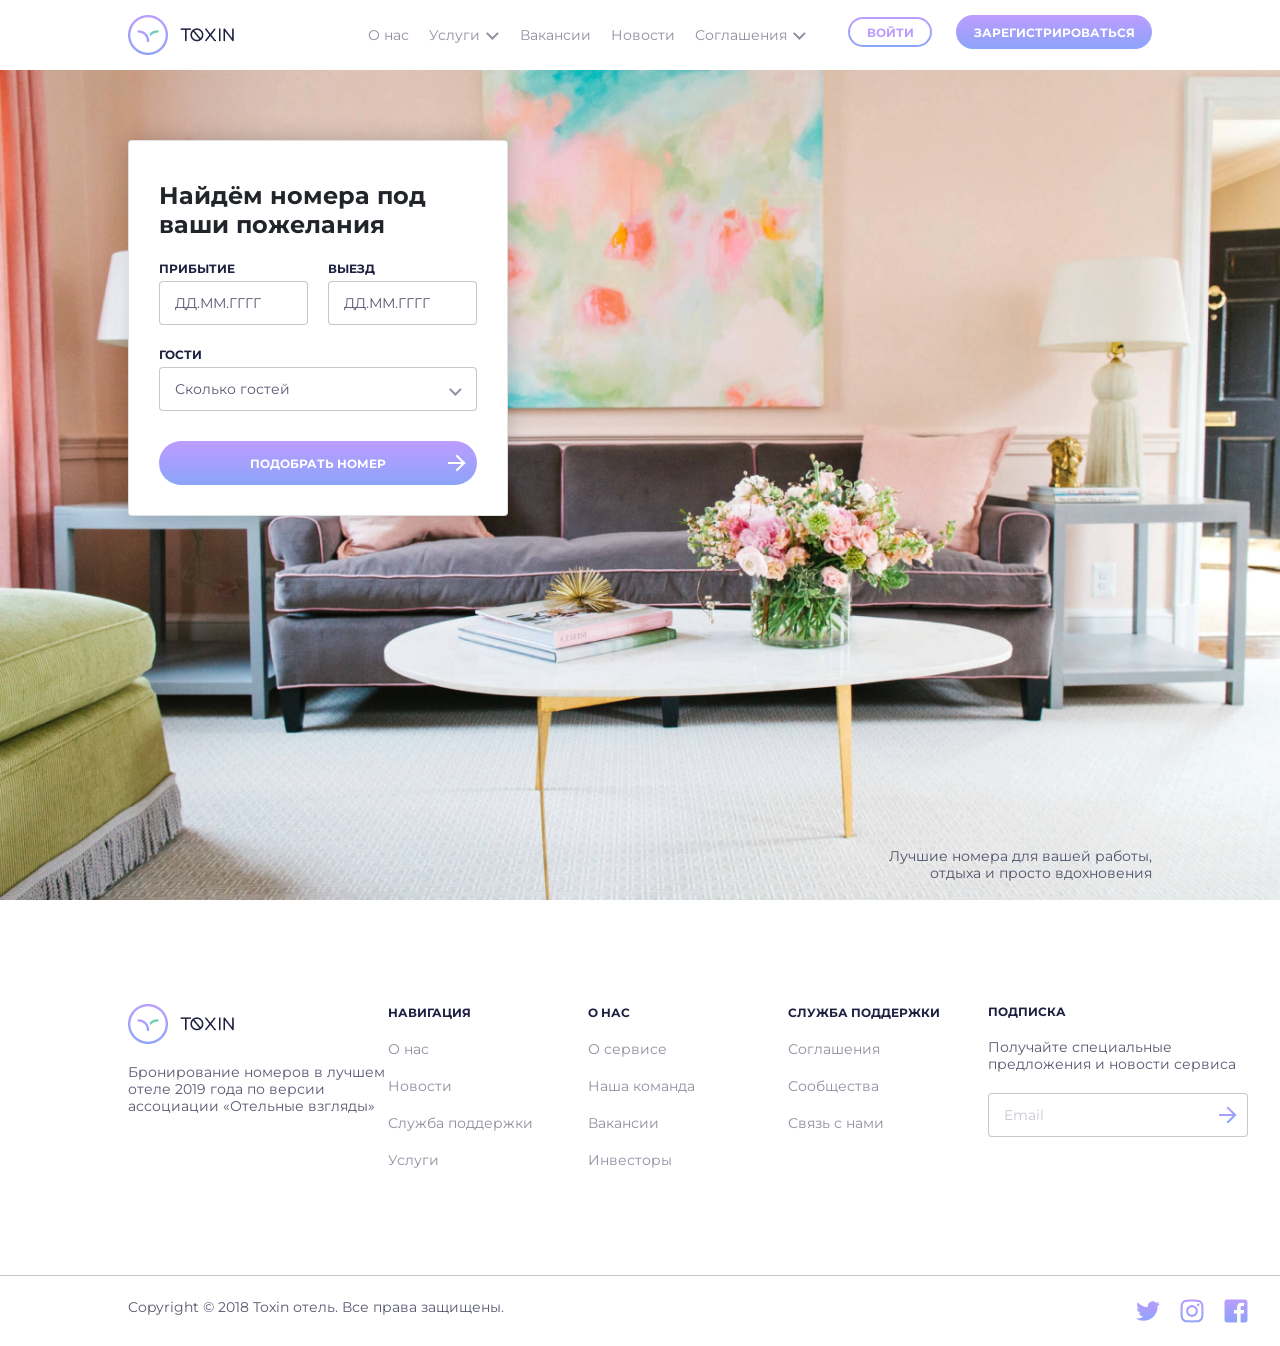
==== commit 230c6245: "+ Footer" ====
--- a/src/index.html
+++ b/src/index.html
@@ -14,7 +14,9 @@
     <section class="header">
         <div class="container">
             <div class="header__wrap">
-                <img src="icons/brand_logo_full.png" alt="logo" class="header__logo">
+                <a href="#">
+                    <img src="icons/brand_logo_full.png" alt="logo" class="header__logo">
+                </a>
                 <div class="nav">
                     <ul class="nav__list">
                         <li class="nav__item">
@@ -74,7 +76,7 @@
                 <div class="header__authorization">
                     <div class="header__log-off">
                         <button id="sign-in" class="button button_nav-small mr20px">войти</button>
-                        <button class="button button_nav-big">зарегистрироваться</button>
+                        <button id="registation" class="button button_nav-big">зарегистрироваться</button>
                     </div>
                     <div class="header__log-in">
 
@@ -89,7 +91,7 @@
 
 
         <div class="container">
-            <div class="modal">
+            <div class="modal modal__hide modal__promo ">
                 <form action="#" class="form form__promo  ">
                     <h1 class="form_title title">Найдём номера под ваши пожелания </h1>
                     <div class="form__promo_wrap">
@@ -122,12 +124,122 @@
 
             </div>
 
-
-
-
-
-            <p class="promo__slogan"> Лучшие номера для вашей работы, отдыха и просто вдохновения </p>
-        </div>
+        </div>
+        <p class="promo__slogan"> Лучшие номера для вашей работы, отдыха и просто вдохновения </p>
+    </section>
+
+    <section class="footer">
+        <div class="container">
+
+            <div class="footer__grid">
+                <div class="footer__logo">
+                    <a href="#">
+                        <img src="icons/brand_logo_full.png" alt="logo">
+                    </a>
+                    <p>
+                        Бронирование номеров в лучшем отеле 2019 года по версии ассоциации «Отельные взгляды»
+                    </p>
+                </div>
+
+                <div class="footer__nav nav nav_footer">
+                    <ul class="nav_footer-list">
+                        <lh class="subtitle"> навигация</lh>
+                        <li class="nav__item">
+                            <a href="#">О нас</a>
+                        </li>
+                        <li class="nav__item">
+                            <a href="#">Новости</a>
+                        </li>
+                        <li class="nav__item">
+                            <a href="#">Служба поддержки</a>
+                        </li>
+                        <li class="nav__item">
+                            <a href="#">Услуги</a>
+                        </li>
+                    </ul>
+                    <ul class="nav_footer-list">
+                        <lh class="subtitle"> о нас</lh>
+                        <li class="nav__item">
+                            <a href="#">О сервисе</a>
+                        </li>
+                        <li class="nav__item">
+                            <a href="#">Наша команда</a>
+                        </li>
+                        <li class="nav__item">
+                            <a href="#">Вакансии</a>
+                        </li>
+                        <li class="nav__item">
+                            <a href="#">Инвесторы</a>
+                        </li>
+                    </ul>
+                    <ul class="nav_footer-list">
+                        <lh class="subtitle"> Служба поддержки</lh>
+                        <li class="nav__item">
+                            <a href="#">Соглашения</a>
+                        </li>
+                        <li class="nav__item">
+                            <a href="#">Сообщества</a>
+                        </li>
+                        <li class="nav__item">
+                            <a href="#">Связь с нами</a>
+                        </li>
+                    </ul>
+                </div>
+                <div class="footer__subscribe">
+                    <div class="subtitle">Подписка</div>
+                    <p>Получайте специальные предложения и новости сервиса</p>
+                    <form class="form form_footer" action="#">
+                        <input required type="email" placeholder="Email" name="subscribe">
+                        <button class="button_subscribe"></button>
+                    </form>
+                </div>
+
+                <div class="footer__footer">
+                    <p>Copyright © 2018 Toxin отель. Все права защищены.</p>
+                    <div class="footer__social">
+                        <a href="">
+                            <svg width="24" height="24" viewBox="0 0 24 20" fill="none" xmlns="http://www.w3.org/2000/svg">
+                                <path d="M21.5156 5.125C21.5469 5.25 21.5625 5.45312 21.5625 5.73438C21.5625 7.98438 21.0156 10.1562 19.9219 12.25C18.7969 14.4688 17.2188 16.2344 15.1875 17.5469C12.9688 19.0156 10.4219 19.75 7.54688 19.75C4.79688 19.75 2.28125 19.0156 0 17.5469C0.34375 17.5781 0.734375 17.5938 1.17188 17.5938C3.45312 17.5938 5.5 16.8906 7.3125 15.4844C6.21875 15.4844 5.25 15.1719 4.40625 14.5469C3.59375 13.8906 3.03125 13.0781 2.71875 12.1094C3.03125 12.1406 3.32812 12.1562 3.60938 12.1562C4.04688 12.1562 4.48438 12.1094 4.92188 12.0156C3.79688 11.7656 2.85938 11.1875 2.10938 10.2812C1.35938 9.375 0.984375 8.34375 0.984375 7.1875V7.09375C1.67188 7.5 2.40625 7.71875 3.1875 7.75C2.53125 7.28125 2 6.6875 1.59375 5.96875C1.1875 5.25 0.984375 4.46875 0.984375 3.625C0.984375 2.75 1.21875 1.92188 1.6875 1.14062C2.90625 2.67188 4.39062 3.89063 6.14062 4.79688C7.92188 5.70312 9.8125 6.20312 11.8125 6.29688C11.75 5.92188 11.7188 5.54688 11.7188 5.17188C11.7188 4.29687 11.9375 3.48438 12.375 2.73438C12.8125 1.95312 13.4062 1.34375 14.1562 0.90625C14.9062 0.46875 15.7188 0.25 16.5938 0.25C17.3125 0.25 17.9688 0.390625 18.5625 0.671875C19.1875 0.953125 19.7344 1.32812 20.2031 1.79688C21.3281 1.57812 22.375 1.1875 23.3438 0.625C22.9688 1.78125 22.25 2.6875 21.1875 3.34375C22.125 3.21875 23.0625 2.95313 24 2.54688C23.3125 3.54687 22.4844 4.40625 21.5156 5.125Z" fill="url(#paint0_linear_18370_8)"/>
+                                <defs>
+                                <linearGradient id="paint0_linear_18370_8" x1="12" y1="-2" x2="12" y2="22" gradientUnits="userSpaceOnUse">
+                                <stop stop-color="#BC9CFF"/>
+                                <stop offset="1" stop-color="#8BA4F9"/>
+                                </linearGradient>
+                                </defs>
+                            </svg>
+                        </a>
+                        <a href="">
+                            <svg width="24" height="24" viewBox="0 0 22 22" fill="none" xmlns="http://www.w3.org/2000/svg">
+                                <path d="M11 5.60938C10.0312 5.60938 9.125 5.85937 8.28125 6.35938C7.46875 6.82812 6.8125 7.48438 6.3125 8.32812C5.84375 9.14062 5.60938 10.0312 5.60938 11C5.60938 11.9688 5.84375 12.875 6.3125 13.7188C6.8125 14.5312 7.46875 15.1875 8.28125 15.6875C9.125 16.1562 10.0312 16.3906 11 16.3906C11.9688 16.3906 12.8594 16.1562 13.6719 15.6875C14.5156 15.1875 15.1719 14.5312 15.6406 13.7188C16.1406 12.875 16.3906 11.9688 16.3906 11C16.3906 10.0312 16.1406 9.14062 15.6406 8.32812C15.1719 7.48438 14.5156 6.82812 13.6719 6.35938C12.8594 5.85937 11.9688 5.60938 11 5.60938ZM11 14.5156C10.0312 14.5156 9.20312 14.1719 8.51562 13.4844C7.82812 12.7969 7.48438 11.9688 7.48438 11C7.48438 10.0312 7.82812 9.20312 8.51562 8.51562C9.20312 7.82812 10.0312 7.48438 11 7.48438C11.9688 7.48438 12.7969 7.82812 13.4844 8.51562C14.1719 9.20312 14.5156 10.0312 14.5156 11C14.5156 11.9688 14.1719 12.7969 13.4844 13.4844C12.7969 14.1719 11.9688 14.5156 11 14.5156ZM17.8906 5.375C17.8594 5.71875 17.7188 6.01563 17.4688 6.26562C17.25 6.51562 16.9688 6.64062 16.625 6.64062C16.2812 6.64062 15.9844 6.51562 15.7344 6.26562C15.4844 6.01563 15.3594 5.71875 15.3594 5.375C15.3594 5.03125 15.4844 4.73437 15.7344 4.48438C15.9844 4.23438 16.2812 4.10938 16.625 4.10938C16.9688 4.10938 17.2656 4.23438 17.5156 4.48438C17.7656 4.73437 17.8906 5.03125 17.8906 5.375ZM21.4531 6.64062C21.3906 5.73438 21.25 4.95312 21.0312 4.29688C20.75 3.51562 20.3125 2.84375 19.7188 2.28125C19.1562 1.6875 18.4844 1.25 17.7031 0.96875C17.0469 0.75 16.2656 0.625 15.3594 0.59375C14.4844 0.53125 13.0312 0.5 11 0.5C8.96875 0.5 7.5 0.53125 6.59375 0.59375C5.71875 0.625 4.95312 0.75 4.29688 0.96875C3.51562 1.25 2.82812 1.6875 2.23438 2.28125C1.67188 2.84375 1.25 3.51562 0.96875 4.29688C0.75 4.95312 0.609375 5.73438 0.546875 6.64062C0.515625 7.51562 0.5 8.96875 0.5 11C0.5 13.0312 0.515625 14.5 0.546875 15.4062C0.609375 16.2812 0.75 17.0469 0.96875 17.7031C1.25 18.4844 1.67188 19.1719 2.23438 19.7656C2.82812 20.3281 3.51562 20.7344 4.29688 20.9844C4.95312 21.2344 5.71875 21.375 6.59375 21.4062C7.5 21.4688 8.96875 21.5 11 21.5C13.0312 21.5 14.4844 21.4688 15.3594 21.4062C16.2656 21.375 17.0469 21.25 17.7031 21.0312C18.4844 20.75 19.1562 20.3281 19.7188 19.7656C20.3125 19.1719 20.75 18.4844 21.0312 17.7031C21.25 17.0469 21.375 16.2812 21.4062 15.4062C21.4688 14.5 21.5 13.0312 21.5 11C21.5 8.96875 21.4844 7.51562 21.4531 6.64062ZM19.2031 17.1875C18.8281 18.125 18.1562 18.7969 17.1875 19.2031C16.6875 19.3906 15.8438 19.5156 14.6562 19.5781C14 19.6094 13.0312 19.625 11.75 19.625H10.25C9 19.625 8.03125 19.6094 7.34375 19.5781C6.1875 19.5156 5.34375 19.3906 4.8125 19.2031C3.875 18.8281 3.20312 18.1562 2.79688 17.1875C2.60938 16.6562 2.48438 15.8125 2.42188 14.6562C2.39062 13.9688 2.375 13 2.375 11.75V10.25C2.375 9 2.39062 8.03125 2.42188 7.34375C2.48438 6.15625 2.60938 5.3125 2.79688 4.8125C3.17188 3.84375 3.84375 3.17188 4.8125 2.79688C5.34375 2.60938 6.1875 2.48437 7.34375 2.42188C8.03125 2.39062 9 2.375 10.25 2.375H11.75C13 2.375 13.9688 2.39062 14.6562 2.42188C15.8438 2.48437 16.6875 2.60938 17.1875 2.79688C18.1562 3.17188 18.8281 3.84375 19.2031 4.8125C19.3906 5.3125 19.5156 6.15625 19.5781 7.34375C19.6094 8 19.625 8.96875 19.625 10.25V11.75C19.625 13 19.6094 13.9688 19.5781 14.6562C19.5156 15.8125 19.3906 16.6562 19.2031 17.1875Z" fill="url(#paint0_linear_18370_10)"/>
+                                <defs>
+                                <linearGradient id="paint0_linear_18370_10" x1="11" y1="-1" x2="11" y2="23" gradientUnits="userSpaceOnUse">
+                                <stop stop-color="#BC9CFF"/>
+                                <stop offset="1" stop-color="#8BA4F9"/>
+                                </linearGradient>
+                                </defs>
+                            </svg>
+                        </a>
+                        <a href="">
+                            <svg width="24" height="24" viewBox="0 0 22 22" fill="none" xmlns="http://www.w3.org/2000/svg">
+                                <path d="M21.5 2.75V19.25C21.5 19.875 21.2812 20.4062 20.8438 20.8438C20.4062 21.2812 19.875 21.5 19.25 21.5H15.2656V13.2031H18.0781L18.5 10.0156H15.2656V8C15.2656 7.5 15.3594 7.125 15.5469 6.875C15.7969 6.59375 16.2188 6.45312 16.8125 6.45312H18.5V3.64062C17.8438 3.54688 17.0312 3.5 16.0625 3.5C14.8125 3.5 13.8125 3.875 13.0625 4.625C12.3438 5.34375 11.9844 6.35938 11.9844 7.67188V10.0156H9.125V13.2031H11.9844V21.5H2.75C2.125 21.5 1.59375 21.2812 1.15625 20.8438C0.71875 20.4062 0.5 19.875 0.5 19.25V2.75C0.5 2.125 0.71875 1.59375 1.15625 1.15625C1.59375 0.71875 2.125 0.5 2.75 0.5H19.25C19.875 0.5 20.4062 0.71875 20.8438 1.15625C21.2812 1.59375 21.5 2.125 21.5 2.75Z" fill="url(#paint0_linear_18370_9)"/>
+                                <defs>
+                                <linearGradient id="paint0_linear_18370_9" x1="11" y1="-1" x2="11" y2="23" gradientUnits="userSpaceOnUse">
+                                <stop stop-color="#BC9CFF"/>
+                                <stop offset="1" stop-color="#8BA4F9"/>
+                                </linearGradient>
+                                </defs>
+                            </svg>
+                        </a>
+                    </div>
+                </div>
+
+
+            </div>
+
+
+
+        </div>
+        <hr class="footer__line">
     </section>
 
     <div class="modals overlay modal__hide ">
@@ -144,7 +256,7 @@
 
             <div class="modal__footer">
                 <p>Нет аккаунта на Toxin?</p>
-                <button class="button button_nav-small button_modal-small">создать</button>
+                <button id="registation" class="button button_nav-small button_modal-small">создать</button>
             </div>
 
         </div>
@@ -197,7 +309,7 @@
 
             <div class="modal__footer">
                 <p>Уже есть аккаунт на Toxin</p>
-                <button class="button button_nav-small button_modal-small">войти</button>
+                <button id="sign-in" class="button button_nav-small button_modal-small">войти</button>
             </div>
 
         </div>
--- a/src/css/style.min.css
+++ b/src/css/style.min.css
@@ -4,4 +4,4 @@
  * Copyright 2011-2019 Twitter, Inc.
  * Licensed under MIT (https://github.com/twbs/bootstrap/blob/master/LICENSE)
  * Forked from Normalize.css, licensed MIT (https://github.com/necolas/normalize.css/blob/master/LICENSE.md)
- */@import url(https://fonts.googleapis.com/css2?family=Montserrat:wght@400;700&display=swap);*,::after,::before{box-sizing:border-box}html{font-family:sans-serif;line-height:1.15;-webkit-text-size-adjust:100%;-webkit-tap-highlight-color:rgba(0,0,0,0)}article,aside,figcaption,figure,footer,header,hgroup,main,nav,section{display:block}body{margin:0;font-family:-apple-system,BlinkMacSystemFont,"Segoe UI",Roboto,"Helvetica Neue",Arial,"Noto Sans",sans-serif,"Apple Color Emoji","Segoe UI Emoji","Segoe UI Symbol","Noto Color Emoji";font-size:1rem;font-weight:400;line-height:1.5;color:#212529;text-align:left;background-color:#fff}[tabindex="-1"]:focus{outline:0!important}hr{box-sizing:content-box;height:0;overflow:visible}h1,h2,h3,h4,h5,h6{margin:0}p{margin:0}abbr[data-original-title],abbr[title]{text-decoration:underline;-webkit-text-decoration:underline dotted;text-decoration:underline dotted;cursor:help;border-bottom:0;-webkit-text-decoration-skip-ink:none;text-decoration-skip-ink:none}address{margin-bottom:1rem;font-style:normal;line-height:inherit}dl,ol,ul{margin-top:0;margin-bottom:1rem}ol ol,ol ul,ul ol,ul ul{margin-bottom:0}dt{font-weight:700}dd{margin-bottom:.5rem;margin-left:0}blockquote{margin:0 0 1rem}b,strong{font-weight:bolder}small{font-size:80%}sub,sup{position:relative;font-size:75%;line-height:0;vertical-align:baseline}sub{bottom:-.25em}sup{top:-.5em}a{color:#007bff;text-decoration:none;background-color:rgba(0,0,0,0)}a:hover{color:#0056b3;text-decoration:underline}a:not([href]):not([tabindex]){color:inherit;text-decoration:none}a:not([href]):not([tabindex]):focus,a:not([href]):not([tabindex]):hover{color:inherit;text-decoration:none}a:not([href]):not([tabindex]):focus{outline:0}code,kbd,pre,samp{font-family:SFMono-Regular,Menlo,Monaco,Consolas,"Liberation Mono","Courier New",monospace;font-size:1em}pre{margin-top:0;margin-bottom:1rem;overflow:auto}figure{margin:0 0 1rem}img{vertical-align:middle;border-style:none}svg{overflow:hidden;vertical-align:middle}table{border-collapse:collapse}caption{padding-top:.75rem;padding-bottom:.75rem;color:#6c757d;text-align:left;caption-side:bottom}th{text-align:inherit}label{display:inline-block;margin-bottom:.5rem}button{border-radius:0}button:focus{outline:1px dotted;outline:5px auto -webkit-focus-ring-color}button,input,optgroup,select,textarea{margin:0;font-family:inherit;font-size:inherit;line-height:inherit}button,input{overflow:visible}button,select{text-transform:none}select{word-wrap:normal}[type=button],[type=reset],[type=submit],button{-webkit-appearance:button}[type=button]:not(:disabled),[type=reset]:not(:disabled),[type=submit]:not(:disabled),button:not(:disabled){cursor:pointer}[type=button]::-moz-focus-inner,[type=reset]::-moz-focus-inner,[type=submit]::-moz-focus-inner,button::-moz-focus-inner{padding:0;border-style:none}input[type=checkbox],input[type=radio]{box-sizing:border-box;padding:0}input[type=date],input[type=datetime-local],input[type=month],input[type=time]{-webkit-appearance:listbox}textarea{overflow:auto;resize:vertical}fieldset{min-width:0;padding:0;margin:0;border:0}legend{display:block;width:100%;max-width:100%;padding:0;margin-bottom:.5rem;font-size:1.5rem;line-height:inherit;color:inherit;white-space:normal}progress{vertical-align:baseline}[type=number]::-webkit-inner-spin-button,[type=number]::-webkit-outer-spin-button{height:auto}[type=search]{outline-offset:-2px;-webkit-appearance:none}[type=search]::-webkit-search-decoration{-webkit-appearance:none}::-webkit-file-upload-button{font:inherit;-webkit-appearance:button}output{display:inline-block}summary{display:list-item;cursor:pointer}template{display:none}[hidden]{display:none!important}*{font-family:Montserrat,sans-serif;font-size:14px;line-height:17px;margin:0;padding:0}body{max-width:1920px;min-width:320px}.mt5px{margin-top:5px}.mt10px{margin-top:10px}.mr20px{margin-right:20px}.mt42px{margin-top:42px}.mr40px{margin-right:40px}.container{position:relative;max-width:80%;height:100%;margin:0 auto}.-emoji-cell-{--adp-cell-background-color-selected:#ffb8ff;--adp-cell-background-color-selected-hover:#fda5fd}.header{z-index:9999;width:100%;height:70px}.header__logo{-o-object-fit:cover;object-fit:cover;width:auto;height:40px;justify-self:start}.header__wrap{height:100%;width:100%;display:grid;grid-template-columns:106px auto 305px;align-content:center}.header__authorization{justify-self:end}.title{font-weight:700;font-size:24px;line-height:29px}.subtitle{text-transform:uppercase;font-weight:700;font-size:12px;line-height:15px}.promo{position:relative;padding-top:70px;background:url(../img/promo/bg.jpg) center/cover no-repeat;height:830px}.promo__slogan{color:rgba(31,32,65,.75);text-align:right;position:absolute;width:270px;bottom:18px;right:0}.button{--border-radius:22px;border:none;background:linear-gradient(180deg,#bc9cff 0,#8ba4f9 100%);border-radius:var(--border-radius);font-weight:700;font-size:12px;line-height:15px;text-transform:uppercase;outline:0!important;color:#fff}.button:active{filter:saturate(200%);transform:scale(1.01)}.button_nav-small{color:#bc9cff;--border-width:2px;border:0;width:84px;height:30px;position:relative;z-index:1}.button_nav-small::before{content:"";display:block;height:calc(100% - var(--border-width)*2);width:calc(100% - var(--border-width)*2);background:#fff;position:absolute;top:var(--border-width);left:var(--border-width);border-radius:calc(var(--border-radius) - var(--border-width));z-index:-1}.button_nav-big{color:#fff;width:196px;height:34px}.button_form{color:#fff;height:44px}.button_modal{width:100%;position:relative;margin-top:20px;height:44px}.button_modal::after{position:absolute;top:50%;right:14px;content:"";display:block;border:solid #fff;border-width:0 2px 2px 0;padding:5px;transform:translateY(-50%) rotate(-45deg)}.button_modal::before{position:absolute;top:50%;right:13px;transform:translateY(-50%);content:"";display:block;background:#fff;height:2px;width:16px}.button_modal-small{height:44px}.nav{color:rgba(31,32,65,.5);justify-self:end;margin-right:40px;display:flex;align-items:center}.nav a{color:inherit;text-decoration:none;color:inherit;transition:text-shadow .4s}.nav a:hover{-webkit-text-stroke:1px #1f2041;text-shadow:0 0 .9px #1f2041}.nav__list{margin:0;display:flex}.nav__item{margin-right:20px;display:block;list-style-type:none}.nav__item:nth-child(2){margin-right:40px}.subnav{z-index:2;position:relative}.subnav:hover .subnav__arrow::after{border-color:#1f2041}.subnav:hover .subnav__list{visibility:visible;opacity:1}.subnav__arrow{cursor:pointer;position:relative}.subnav__arrow::after{content:"";display:block;position:absolute;right:-17px;top:2.5px;border:solid rgba(31,32,65,.5);border-width:0 2px 2px 0;padding:3.4px;transform:rotate(45deg)}.subnav__list{z-index:-1;background:#fff;border-radius:12px;position:absolute;top:13px;left:-5px;padding-top:4px;padding-left:1px;opacity:0;visibility:hidden;transition:all .5s}.subnav__item{padding:3px 3px}.subnav__item:nth-child(2){margin:0}.form input{height:44px;width:100%;color:rgba(31,32,65,.75);font-weight:400;font-size:14px;line-height:24px;padding:0 15px;border:1px solid rgba(31,32,65,.25);border-radius:4px}.form input::-webkit-input-placeholder{color:rgba(31,32,65,.25)}.form input::-moz-placeholder{color:rgba(31,32,65,.25)}.form button{height:44px}.form__promo label{margin-bottom:5px}.form__promo input::-webkit-input-placeholder{color:rgba(31,32,65,.75)}.form__promo input::-moz-placeholder{color:rgba(31,32,65,.75)}.form__promo_wrap{margin-top:21px;display:grid;grid-template-columns:1fr 1fr;-moz-column-gap:20px;column-gap:20px}.form__promo_input-wrap{position:relative}.form__promo_guest{margin-top:20.5px;grid-column:1/3;cursor:pointer;position:relative}.form__promo_guest::after{content:"";display:block;position:absolute;right:-17px;top:2.5px;border:solid rgba(31,32,65,.5);border-width:0 2px 2px 0;padding:3.4px;transform:rotate(45deg)}.form__promo_guest:after{right:17px;top:39px}.form__promo_btn{margin-top:30.5px;grid-column:1/3}.form_autorization{margin-top:20px;display:flex;flex-direction:column}.form_autorization-pwd{margin-top:10px}.form_autorization .button{height:44px}.form__radio{position:absolute;z-index:-1;opacity:0}.form__radio+label{position:relative;display:inline-flex;align-items:center;-webkit-user-select:none;-moz-user-select:none;-ms-user-select:none;user-select:none}.form__radio+label::before{content:"";display:inline-block;width:20px;height:20px;border-radius:50%;flex-shrink:0;flex-grow:0;border:1px solid rgba(31,32,65,.25);margin-right:10px;background-repeat:no-repeat;background-position:center center;background-size:50% 50%}.form__radio+label::after{content:"";display:block;width:12px;height:12px;position:absolute;left:4px;background:linear-gradient(180deg,#bc9cff 0,#8ba4f9 100%);border-radius:50%;opacity:0;transition:.4s}.form__radio:checked+label::before{border-color:#bc9cff;background:#fff}.form__radio:checked+label::after{opacity:1}.form_registration label{margin-bottom:0;color:rgba(31,32,65,.75)}.form_registration fieldset{margin-top:20px}.form_registration input[type=radio]{margin:0;height:20px}.form_registration input[type=radio]:checked{height:20px}.form_registration__wrap-male{margin-top:10px;display:flex}.form_registration__male{margin-right:20px;width:100px;display:flex;align-items:center}.form_registration_switch-wrap{display:flex;align-items:center;margin-top:10px}.form_registration .form__switch{margin-right:10px}.form_registration p{color:rgba(31,32,65,.75)}.form__switch{position:relative;display:inline-block;width:40px;height:20px}.form__switch input{display:none}.form__switch .slider{position:absolute;cursor:pointer;top:0;left:0;right:0;bottom:0;background-color:#fff;border:1px solid rgba(31,32,65,.25);transition:.4s}.form__switch .slider:before{position:absolute;content:"";height:12px;width:12px;left:4px;bottom:3px;background:hwb(240deg 78% 19%);transition:.4s}.form__switch input:checked+.slider{background:linear-gradient(180deg,#bc9cff 0,#8ba4f9 100%);border:none}.form__switch input:focus+.slider{box-shadow:0 0 1px #2196f3}.form__switch input:checked+.slider:before{bottom:4px;background-color:#fff;transform:translateX(19px)}.form__switch .slider.round{border-radius:34px}.form__switch .slider.round:before{border-radius:50%}.modals{z-index:2;top:0;position:fixed;width:100%;height:100%}.modal{padding:40px 30px 30px 30px;background-color:#fff;width:380px;border:1px solid rgba(0,0,0,.12);box-shadow:0 0 25px rgba(0,0,0,.2);border-radius:4px}.modal__autorization,.modal__registration{top:50%;left:50%;transform:translate(-50%,-50%);position:absolute;height:360px;transition:.4s}.modal__registration{height:640px}.modal__footer{margin-top:30px;display:flex;justify-content:space-between;align-items:center}.modal__hide{visibility:hidden;opacity:0}.disp-no{display:none}+ */@import url(https://fonts.googleapis.com/css2?family=Montserrat:wght@400;700&display=swap);*,::after,::before{box-sizing:border-box}html{font-family:sans-serif;line-height:1.15;-webkit-text-size-adjust:100%;-webkit-tap-highlight-color:rgba(0,0,0,0)}article,aside,figcaption,figure,footer,header,hgroup,main,nav,section{display:block}body{margin:0;font-family:-apple-system,BlinkMacSystemFont,"Segoe UI",Roboto,"Helvetica Neue",Arial,"Noto Sans",sans-serif,"Apple Color Emoji","Segoe UI Emoji","Segoe UI Symbol","Noto Color Emoji";font-size:1rem;font-weight:400;line-height:1.5;color:#212529;text-align:left;background-color:#fff}[tabindex="-1"]:focus{outline:0!important}hr{box-sizing:content-box;height:0;overflow:visible}h1,h2,h3,h4,h5,h6{margin:0}p{margin:0}abbr[data-original-title],abbr[title]{text-decoration:underline;-webkit-text-decoration:underline dotted;text-decoration:underline dotted;cursor:help;border-bottom:0;-webkit-text-decoration-skip-ink:none;text-decoration-skip-ink:none}address{margin-bottom:1rem;font-style:normal;line-height:inherit}dl,ol,ul{margin-top:0;margin-bottom:1rem}ol ol,ol ul,ul ol,ul ul{margin-bottom:0}dt{font-weight:700}dd{margin-bottom:.5rem;margin-left:0}blockquote{margin:0 0 1rem}b,strong{font-weight:bolder}small{font-size:80%}sub,sup{position:relative;font-size:75%;line-height:0;vertical-align:baseline}sub{bottom:-.25em}sup{top:-.5em}a{color:#007bff;text-decoration:none;background-color:rgba(0,0,0,0)}a:hover{color:#0056b3;text-decoration:underline}a:not([href]):not([tabindex]){color:inherit;text-decoration:none}a:not([href]):not([tabindex]):focus,a:not([href]):not([tabindex]):hover{color:inherit;text-decoration:none}a:not([href]):not([tabindex]):focus{outline:0}code,kbd,pre,samp{font-family:SFMono-Regular,Menlo,Monaco,Consolas,"Liberation Mono","Courier New",monospace;font-size:1em}pre{margin-top:0;margin-bottom:1rem;overflow:auto}figure{margin:0 0 1rem}img{vertical-align:middle;border-style:none}svg{overflow:hidden;vertical-align:middle}table{border-collapse:collapse}caption{padding-top:.75rem;padding-bottom:.75rem;color:#6c757d;text-align:left;caption-side:bottom}th{text-align:inherit}label{display:inline-block;margin-bottom:.5rem}button{border-radius:0}button:focus{outline:1px dotted;outline:5px auto -webkit-focus-ring-color}button,input,optgroup,select,textarea{margin:0;font-family:inherit;font-size:inherit;line-height:inherit}button,input{overflow:visible}button,select{text-transform:none}select{word-wrap:normal}[type=button],[type=reset],[type=submit],button{-webkit-appearance:button}[type=button]:not(:disabled),[type=reset]:not(:disabled),[type=submit]:not(:disabled),button:not(:disabled){cursor:pointer}[type=button]::-moz-focus-inner,[type=reset]::-moz-focus-inner,[type=submit]::-moz-focus-inner,button::-moz-focus-inner{padding:0;border-style:none}input[type=checkbox],input[type=radio]{box-sizing:border-box;padding:0}input[type=date],input[type=datetime-local],input[type=month],input[type=time]{-webkit-appearance:listbox}textarea{overflow:auto;resize:vertical}fieldset{min-width:0;padding:0;margin:0;border:0}legend{display:block;width:100%;max-width:100%;padding:0;margin-bottom:.5rem;font-size:1.5rem;line-height:inherit;color:inherit;white-space:normal}progress{vertical-align:baseline}[type=number]::-webkit-inner-spin-button,[type=number]::-webkit-outer-spin-button{height:auto}[type=search]{outline-offset:-2px;-webkit-appearance:none}[type=search]::-webkit-search-decoration{-webkit-appearance:none}::-webkit-file-upload-button{font:inherit;-webkit-appearance:button}output{display:inline-block}summary{display:list-item;cursor:pointer}template{display:none}[hidden]{display:none!important}*{font-family:Montserrat,sans-serif;font-size:14px;line-height:17px;margin:0;padding:0}body{max-width:1920px;min-width:320px}.mt5px{margin-top:5px}.mt10px{margin-top:10px}.mr20px{margin-right:20px}.mt42px{margin-top:42px}.mr40px{margin-right:40px}.container{position:relative;max-width:80%;height:100%;margin:0 auto}.-emoji-cell-{--adp-cell-background-color-selected:#ffb8ff;--adp-cell-background-color-selected-hover:#fda5fd}.header{z-index:9999;width:100%;height:70px}.header__logo{-o-object-fit:cover;object-fit:cover;width:auto;height:40px;justify-self:start}.header__wrap{height:100%;width:100%;display:grid;grid-template-columns:106px auto 305px;align-content:center}.header__authorization{justify-self:end}.title{font-weight:700;font-size:24px;line-height:29px}.subtitle{color:#1f2041;text-transform:uppercase;font-weight:700;font-size:12px;line-height:15px}.promo{position:relative;padding-top:70px;background:url(../img/promo/bg.jpg) center/cover no-repeat;min-height:calc(100vh - 70px)}.promo__slogan{color:rgba(31,32,65,.75);text-align:right;position:absolute;width:270px;bottom:18px;right:10%}.button{--border-radius:22px;border:none;background:linear-gradient(180deg,#bc9cff 0,#8ba4f9 100%);border-radius:var(--border-radius);font-weight:700;font-size:12px;line-height:15px;text-transform:uppercase;outline:0!important;color:#fff}.button:active{filter:saturate(200%);transform:scale(1.01)}.button_nav-small{color:#bc9cff;--border-width:2px;border:0;width:84px;height:30px;position:relative;z-index:1}.button_nav-small::before{content:"";display:block;height:calc(100% - var(--border-width)*2);width:calc(100% - var(--border-width)*2);background:#fff;position:absolute;top:var(--border-width);left:var(--border-width);border-radius:calc(var(--border-radius) - var(--border-width));z-index:-1}.button_nav-big{color:#fff;width:196px;height:34px}.button_form{color:#fff;height:44px}.button_modal{width:100%;position:relative;margin-top:20px;height:44px;cursor:pointer}.button_modal::after{position:absolute;top:50%;right:14px;content:"";display:block;border:solid #fff;border-width:0 2px 2px 0;padding:5px;transform:translateY(-50%) rotate(-45deg)}.button_modal::before{position:absolute;top:50%;right:13px;transform:translateY(-50%);content:"";display:block;background:#fff;height:2px;width:16px}.button_modal-small{height:44px}.button_subscribe{position:absolute;top:0;right:0;background-color:rgba(0,0,0,0);width:44px;border:none;cursor:pointer}.button_subscribe::after{position:absolute;top:50%;right:14px;content:"";display:block;border:solid #fff;border-width:0 2px 2px 0;padding:5px;transform:translateY(-50%) rotate(-45deg)}.button_subscribe::before{position:absolute;top:50%;right:13px;transform:translateY(-50%);content:"";display:block;background:#fff;height:2px;width:16px}.button_subscribe::after{-o-border-image:linear-gradient(180deg,#bc9cff 0,#8ba4f9 100%);border-image:linear-gradient(180deg,#bc9cff 0,#8ba4f9 100%);border-image-slice:1}.button_subscribe::before{background:linear-gradient(180deg,#bc9cff 0,#8ba4f9 100%)}.nav{color:rgba(31,32,65,.5);justify-self:end;margin-right:40px;display:flex;align-items:center}.nav ul{margin:0}.nav a{color:inherit;text-decoration:none;color:inherit;transition:text-shadow .4s}.nav a:hover{-webkit-text-stroke:1px #1f2041;text-shadow:0 0 .9px #1f2041}.nav__list{margin:0;display:flex}.nav__item{margin-right:20px;display:block;list-style-type:none}.nav__item:nth-child(2){margin-right:40px}.nav_footer{color:initial;margin:0;display:grid;grid-template-columns:repeat(3,200px);justify-self:auto;align-items:flex-start;justify-content:center}.nav_footer .nav__item{margin:0;margin-top:20px;line-height:17px;color:rgba(31,32,65,.5)}.subnav{z-index:2;position:relative}.subnav:hover .subnav__arrow::after{transform:rotate(-135deg);border-color:#1f2041}.subnav:hover .subnav__list{visibility:visible;opacity:1}.subnav__arrow{cursor:pointer;position:relative}.subnav__arrow::after{transition:all .4s;content:"";display:block;position:absolute;right:-17px;top:2.5px;border:solid rgba(31,32,65,.5);border-width:0 2px 2px 0;padding:3.4px;transform:rotate(45deg)}.subnav__list{z-index:-1;background:#fff;border-radius:12px;position:absolute;top:13px;left:-5px;padding-top:4px;padding-left:1px;opacity:0;visibility:hidden;transition:all .5s}.subnav__item{padding:3px 3px}.subnav__item:nth-child(2){margin:0}.form input{height:44px;width:100%;color:rgba(31,32,65,.75);font-weight:400;font-size:14px;line-height:24px;padding:0 15px;border:1px solid rgba(31,32,65,.25);border-radius:4px}.form input::-webkit-input-placeholder{color:rgba(31,32,65,.25)}.form input::-moz-placeholder{color:rgba(31,32,65,.25)}.form button{height:44px}.form__promo label{margin-bottom:5px}.form__promo input::-webkit-input-placeholder{color:rgba(31,32,65,.75)}.form__promo input::-moz-placeholder{color:rgba(31,32,65,.75)}.form__promo_wrap{margin-top:21px;display:grid;grid-template-columns:1fr 1fr;-moz-column-gap:20px;column-gap:20px}.form__promo_input-wrap{position:relative}.form__promo_guest{margin-top:20.5px;grid-column:1/3;cursor:pointer;position:relative}.form__promo_guest::after{transition:all .4s;content:"";display:block;position:absolute;right:-17px;top:2.5px;border:solid rgba(31,32,65,.5);border-width:0 2px 2px 0;padding:3.4px;transform:rotate(45deg)}.form__promo_guest:after{right:17px;top:39px}.form__promo_btn{margin-top:30.5px;grid-column:1/3}.form_autorization{margin-top:20px;display:flex;flex-direction:column}.form_autorization-pwd{margin-top:10px}.form_autorization .button{height:44px}.form__radio{position:absolute;z-index:-1;opacity:0}.form__radio+label{position:relative;display:inline-flex;align-items:center;-webkit-user-select:none;-moz-user-select:none;-ms-user-select:none;user-select:none}.form__radio+label::before{content:"";display:inline-block;width:20px;height:20px;border-radius:50%;flex-shrink:0;flex-grow:0;border:1px solid rgba(31,32,65,.25);margin-right:10px;background-repeat:no-repeat;background-position:center center;background-size:50% 50%}.form__radio+label::after{content:"";display:block;width:12px;height:12px;position:absolute;left:4px;background:linear-gradient(180deg,#bc9cff 0,#8ba4f9 100%);border-radius:50%;opacity:0;transition:.4s}.form__radio:checked+label::before{border-color:#bc9cff;background:#fff}.form__radio:checked+label::after{opacity:1}.form_registration label{margin-bottom:0;color:rgba(31,32,65,.75)}.form_registration fieldset{margin-top:20px}.form_registration input[type=radio]{margin:0;height:20px}.form_registration input[type=radio]:checked{height:20px}.form_registration__wrap-male{margin-top:10px;display:flex}.form_registration__male{margin-right:20px;width:100px;display:flex;align-items:center}.form_registration_switch-wrap{display:flex;align-items:center;margin-top:10px}.form_registration .form__switch{margin-right:10px}.form_registration p{color:rgba(31,32,65,.75)}.form__switch{position:relative;display:inline-block;width:40px;height:20px}.form__switch input{display:none}.form__switch .slider{position:absolute;cursor:pointer;top:0;left:0;right:0;bottom:0;background-color:#fff;border:1px solid rgba(31,32,65,.25);transition:.4s}.form__switch .slider:before{position:absolute;content:"";height:12px;width:12px;left:4px;bottom:3px;background:hwb(240deg 78% 19%);transition:.4s}.form__switch input:checked+.slider{background:linear-gradient(180deg,#bc9cff 0,#8ba4f9 100%);border:none}.form__switch input:focus+.slider{box-shadow:0 0 1px #2196f3}.form__switch input:checked+.slider:before{bottom:4px;background-color:#fff;transform:translateX(19px)}.form__switch .slider.round{border-radius:34px}.form__switch .slider.round:before{border-radius:50%}.form_footer{position:relative;margin-top:20px}.modals{margin-top:70px;top:0;position:fixed;width:100%;height:100%}.modal{padding:40px 30px 30px 30px;background-color:#fff;width:380px;border:1px solid rgba(0,0,0,.12);box-shadow:0 0 25px rgba(0,0,0,.2);border-radius:4px;transition:.4s}.modal__autorization,.modal__registration{top:calc(50% - 70px);left:50%;transform:translate(-50%,-50%);position:absolute;height:360px}.modal__registration{height:640px}.modal__footer{margin-top:30px;display:flex;justify-content:space-between;align-items:center}.modal__hide{visibility:hidden;opacity:0}.disp-no{display:none}.footer{position:relative;margin:104px 0 23px 0;color:rgba(31,32,65,.75)}.footer__grid{display:grid;grid-template-columns:260px 1fr 260px}.footer__logo p{margin-top:20px}.footer__logo img{-o-object-fit:cover;object-fit:cover;width:auto;height:40px}.footer__subscribe p{margin-top:20px}.footer__footer{margin-top:130px;grid-column:1/4;display:flex;justify-content:space-between}.footer__social{width:112px;display:flex;justify-content:space-between}.footer__line{position:absolute;bottom:47px;border:none;height:1px;width:100%;background:rgba(31,32,65,.25)}
